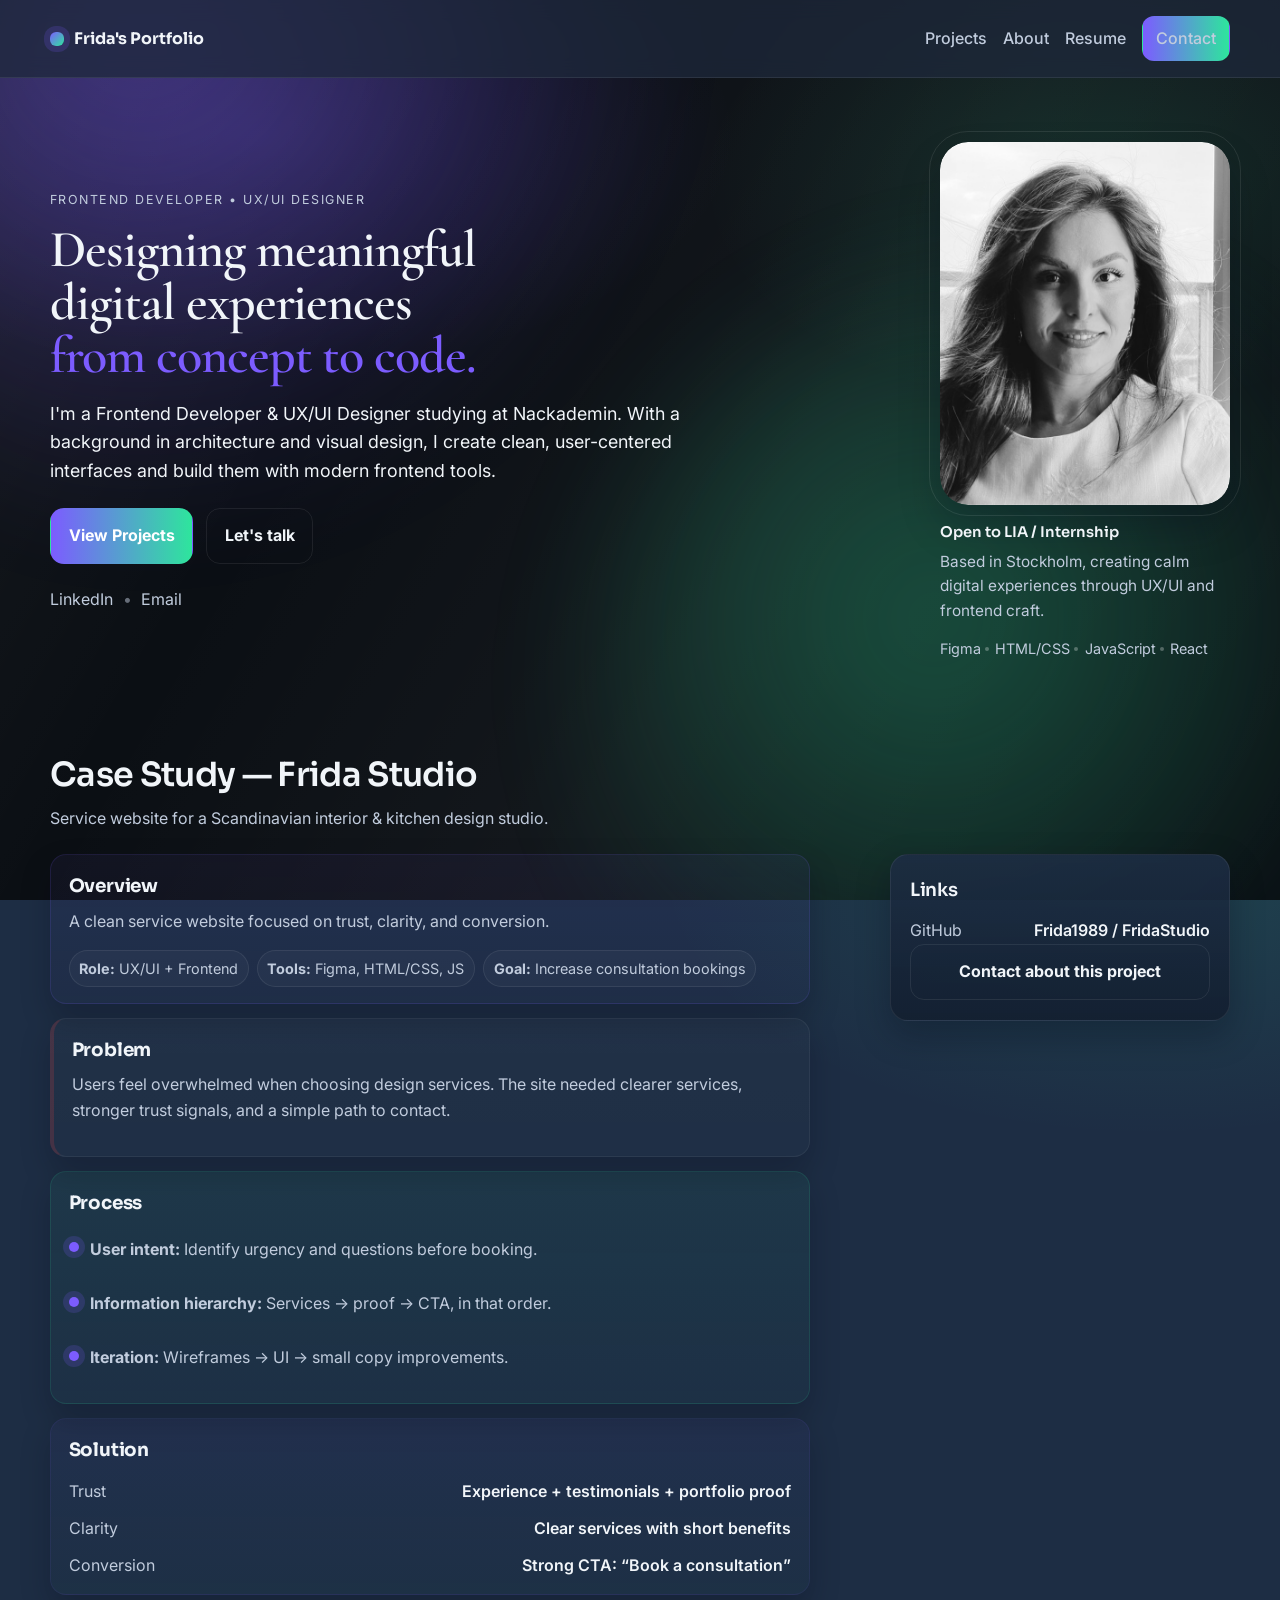
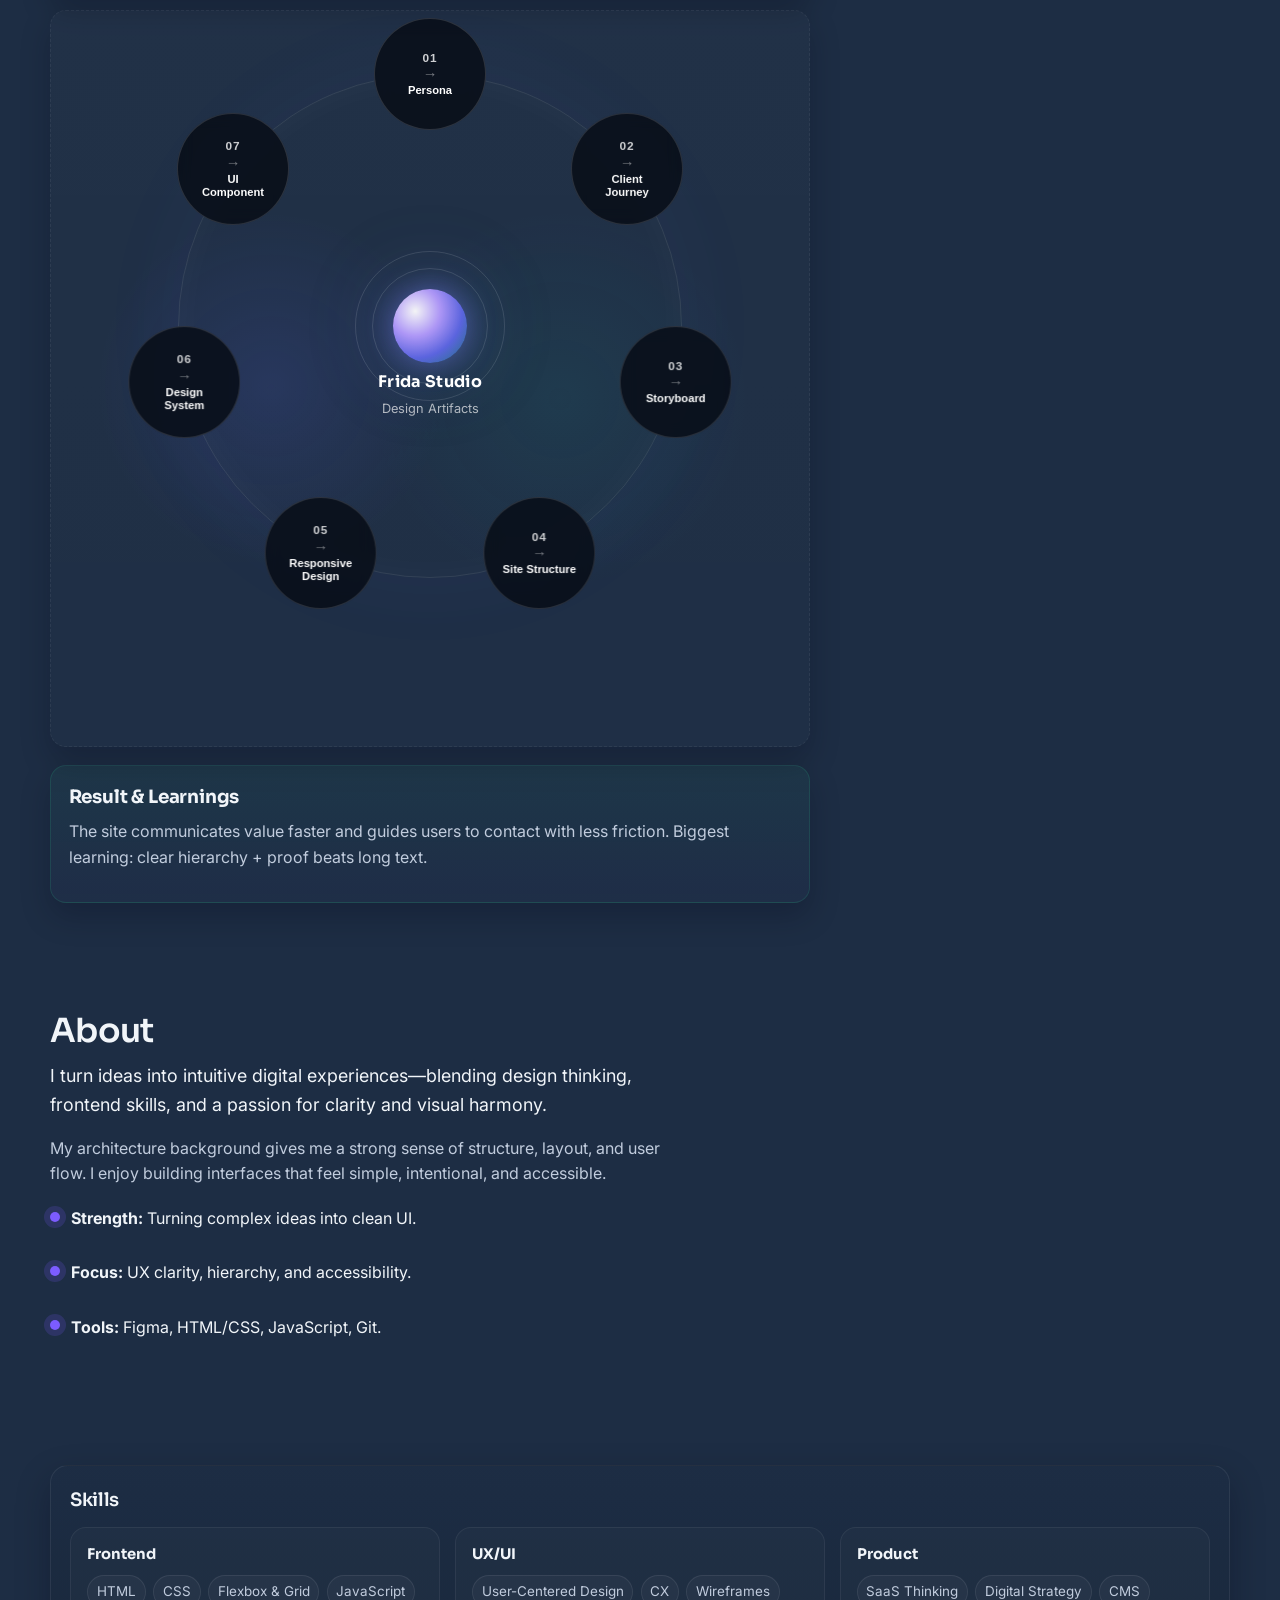
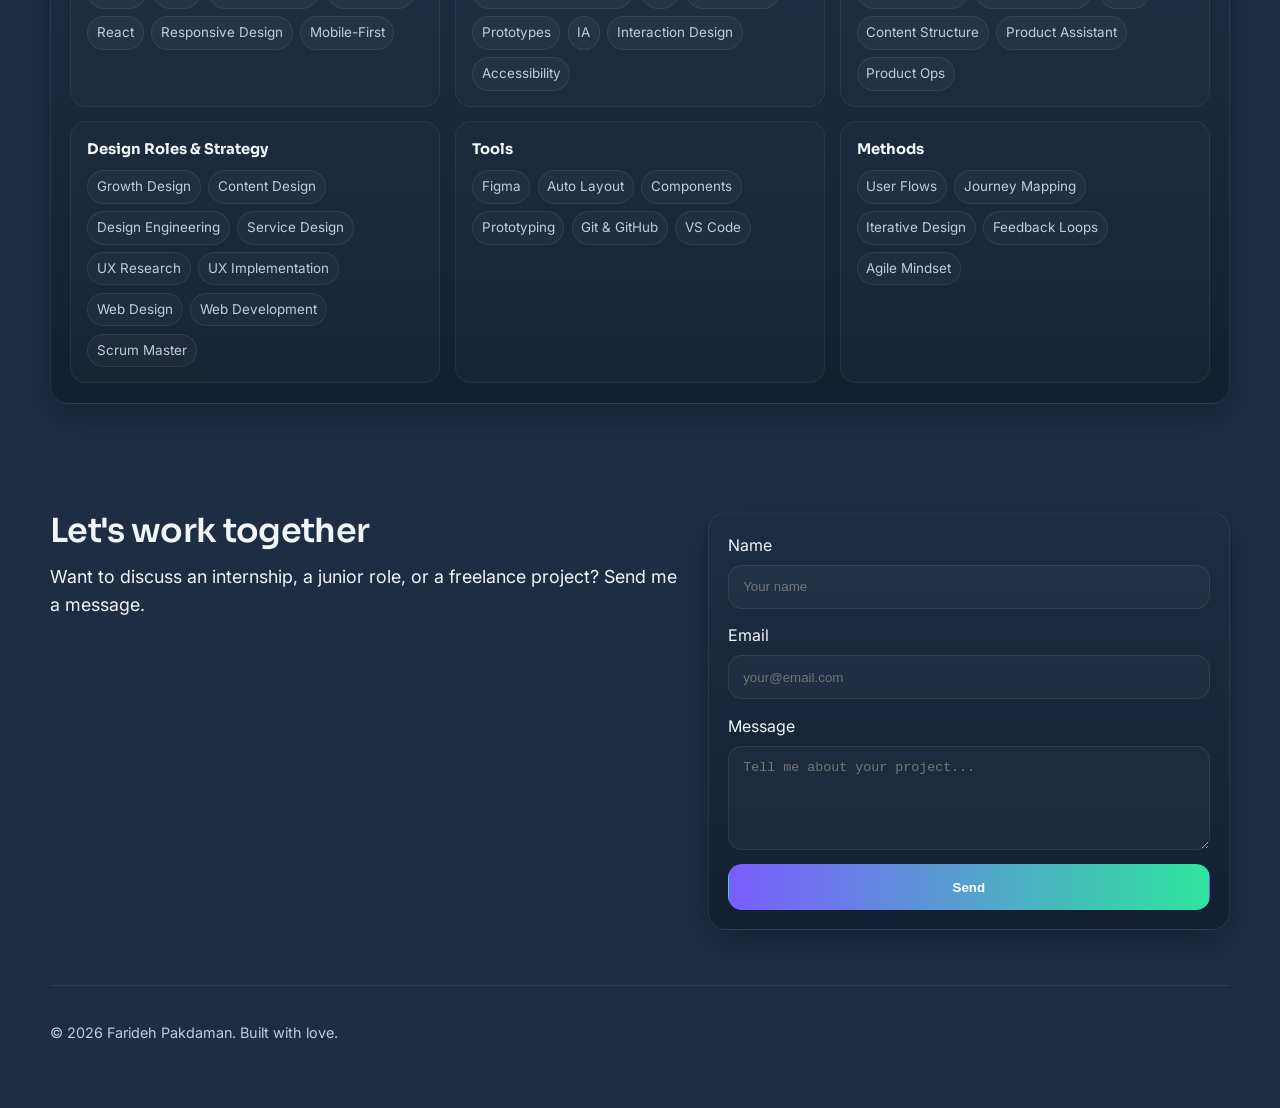
==== index.html @ e87794a8 "Move files to root" ====
<!doctype html>
<html lang="en">
  <head>
    <meta charset="UTF-8" />
    <meta name="viewport" content="width=device-width, initial-scale=1.0" />
    <title>Farideh Pakdaman — Frontend & UX/UI</title>

    <!-- Fonts -->
    <link rel="preconnect" href="https://fonts.googleapis.com" />
    <link rel="preconnect" href="https://fonts.gstatic.com" crossorigin />
    <link
      href="https://fonts.googleapis.com/css2?family=Cormorant+Garamond:wght@500;600;700&family=Sora:wght@400;600;700&family=Inter:wght@300;400;500;600;700&display=swap"
      rel="stylesheet"
    />

    <link rel="stylesheet" href="styles.css" />
    <script src="index.js" defer></script>
  </head>

  <body>
    <!-- Header -->
    <header class="header">
      <nav class="nav container">
        <a class="logo" href="#top" aria-label="Home">
          <span class="logo__mark"></span>
          <span class="logo__text">Frida's Portfolio</span>
        </a>

        <button
          class="nav__toggle"
          aria-label="Open menu"
          aria-expanded="false"
          type="button"
        >
          <span></span><span></span><span></span>
        </button>

        <div class="nav__links" data-nav>
          <a href="#projects">Projects</a>
          <a href="#about">About</a>
          <!-- Open resume in modal -->
          <a href="#" id="openResume" aria-controls="resume-modal">Resume</a>
          <a class="btn btn--small" href="#contact">Contact</a>
        </div>
      </nav>
    </header>

    <main id="top">
      <!-- Hero -->
      <section class="hero container">
        <div class="hero__content">
          <p class="eyebrow">Frontend Developer • UX/UI Designer</p>
          <h1>
            Designing meaningful digital experiences
            <span class="accent">from concept to code.</span>
          </h1>
          <p class="lead">
            I'm a Frontend Developer & UX/UI Designer studying at Nackademin.
            With a background in architecture and visual design, I create clean,
            user-centered interfaces and build them with modern frontend tools.
          </p>

          <div class="hero__cta">
            <a class="btn" href="#projects">View Projects</a>
            <a class="btn btn--ghost" href="#contact">Let's talk</a>
          </div>

          <div class="hero__meta">
            <a
              href="https://www.linkedin.com/in/farideh-pakdaman/"
              aria-label="LinkedIn"
              target="_blank"
              rel="noopener"
              >LinkedIn</a
            >

            <span class="dot">•</span>
            <a
              href="mailto:farideh.pakdaman@yh.nackademin.se"
              aria-label="Email"
              >Email</a
            >
          </div>
        </div>

        <div class="hero__card">
          <div class="hero__portrait">
            <img src="images/portrait.jpg" alt="Portrait of Farideh Pakdaman" />
          </div>

          <div class="hero__note">
            <p class="hero__note-kicker">Open to LIA / Internship</p>
            <p class="hero__note-text">
              Based in Stockholm, creating calm digital experiences through
              UX/UI and frontend craft.
            </p>
            <div class="hero__skills" aria-label="Core skills">
              <span>Figma</span>
              <span>HTML/CSS</span>
              <span>JavaScript</span>
              <span>React</span>
            </div>
          </div>
        </div>
      </section>

      <!-- Case Study — Frida Studio -->
      <section id="case-frida" class="section container">
        <div class="section__head">
          <h2>Case Study — Frida Studio</h2>
          <p class="muted">
            Service website for a Scandinavian interior & kitchen design studio.
          </p>
        </div>

        <div class="two-col case-study">
          <div class="content-stack case-study__main">
            <div class="card case-node case-node--overview">
              <h3>Overview</h3>
              <p class="muted">
                A clean service website focused on trust, clarity, and
                conversion.
              </p>

              <div class="chips">
                <span class="chip"
                  ><strong>Role:</strong> UX/UI + Frontend</span
                >
                <span class="chip"
                  ><strong>Tools:</strong> Figma, HTML/CSS, JS</span
                >
                <span class="chip"
                  ><strong>Goal:</strong> Increase consultation bookings</span
                >
              </div>
            </div>

            <div class="card case-node case-node--problem">
              <h3>Problem</h3>
              <p class="muted">
                Users feel overwhelmed when choosing design services. The site
                needed clearer services, stronger trust signals, and a simple
                path to contact.
              </p>
            </div>

            <div class="card case-node case-node--process">
              <h3>Process</h3>
              <div class="bullets">
                <div class="bullet">
                  <span class="bullet__dot"></span>
                  <p>
                    <strong>User intent:</strong> Identify urgency and questions
                    before booking.
                  </p>
                </div>
                <div class="bullet">
                  <span class="bullet__dot"></span>
                  <p>
                    <strong>Information hierarchy:</strong> Services → proof →
                    CTA, in that order.
                  </p>
                </div>
                <div class="bullet">
                  <span class="bullet__dot"></span>
                  <p>
                    <strong>Iteration:</strong> Wireframes → UI → small copy
                    improvements.
                  </p>
                </div>
              </div>
            </div>

            <div class="card case-node case-node--solution">
              <h3>Solution</h3>
              <ul class="list">
                <li>
                  <span>Trust</span
                  ><span>Experience + testimonials + portfolio proof</span>
                </li>
                <li>
                  <span>Clarity</span
                  ><span>Clear services with short benefits</span>
                </li>
                <li>
                  <span>Conversion</span
                  ><span>Strong CTA: “Book a consultation”</span>
                </li>
              </ul>
            </div>

            <div class="card case-node case-node--artifacts">
              <!-- Design Process Orbit -->
              <div id="orbit-journey" class="case-artifacts">
                <div class="orbit">
                  <div class="orbit__stage">
                    <div class="orbit__wrapper orbit__wrapper--artifact">
                      <div class="orbit__center">
                        <div class="orbit__core"></div>
                        <div class="orbit__ring orbit__ring--one"></div>
                        <div class="orbit__ring orbit__ring--two"></div>
                        <div class="orbit__label">
                          <span>Frida Studio</span>
                          <small>Design Artifacts</small>
                        </div>
                      </div>

                      <div class="orbit__path orbit__path--artifact"></div>

                      <button
                        class="orbit__node orbit__node--1"
                        type="button"
                        data-orbit="persona"
                        aria-label="01 Persona"
                      >
                        <span class="orbit__node-number">01</span>
                        <span class="orbit__node-arrow">→</span>
                        <span class="orbit__node-text">Persona</span>
                      </button>

                      <button
                        class="orbit__node orbit__node--2"
                        type="button"
                        data-orbit="client-journey"
                        aria-label="02 Client Journey"
                      >
                        <span class="orbit__node-number">02</span>
                        <span class="orbit__node-arrow">→</span>
                        <span class="orbit__node-text">Client Journey</span>
                      </button>

                      <button
                        class="orbit__node orbit__node--3"
                        type="button"
                        data-orbit="storyboard"
                        aria-label="03 Storyboard"
                      >
                        <span class="orbit__node-number">03</span>
                        <span class="orbit__node-arrow">→</span>
                        <span class="orbit__node-text">Storyboard</span>
                      </button>

                      <button
                        class="orbit__node orbit__node--4"
                        type="button"
                        data-orbit="site-structure"
                        aria-label="04 Site Structure"
                      >
                        <span class="orbit__node-number">04</span>
                        <span class="orbit__node-arrow">→</span>
                        <span class="orbit__node-text">Site Structure</span>
                      </button>

                      <button
                        class="orbit__node orbit__node--5"
                        type="button"
                        data-orbit="responsive-design"
                        aria-label="05 Responsive Design"
                      >
                        <span class="orbit__node-number">05</span>
                        <span class="orbit__node-arrow">→</span>
                        <span class="orbit__node-text">Responsive Design</span>
                      </button>

                      <button
                        class="orbit__node orbit__node--6"
                        type="button"
                        data-orbit="design-system"
                        aria-label="06 Design System"
                      >
                        <span class="orbit__node-number">06</span>
                        <span class="orbit__node-arrow">→</span>
                        <span class="orbit__node-text">Design System</span>
                      </button>

                      <button
                        class="orbit__node orbit__node--7"
                        type="button"
                        data-orbit="ui-component"
                        aria-label="07 UI Component"
                      >
                        <span class="orbit__node-number">07</span>
                        <span class="orbit__node-arrow">→</span>
                        <span class="orbit__node-text">UI Component</span>
                      </button>

                      <!-- CENTER CARD -->
                      <div
                        class="orbit-info orbit-info--overlay card"
                        aria-hidden="true"
                      >
                        <button
                          class="orbit-info__close"
                          aria-label="Close artifact card"
                          type="button"
                        >
                          ×
                        </button>
                        <div class="orbit-content" id="persona">
                          <p class="orbit-info__eyebrow">01 / Persona</p>
                          <h3>Our Clients</h3>
                          <p class="orbit-info__lead">
                            Homeowners seeking professional design help to
                            increase property value
                          </p>
                          <button
                            class="artifact-thumb orbit-content__preview"
                            type="button"
                            data-img="images/Persona.jpg"
                          >
                            <img
                              src="images/Persona.jpg"
                              alt="Persona board for Frida Studio"
                            />
                          </button>

                          <div class="orbit-copy-grid">
                            <div
                              class="orbit-copy-block orbit-copy-block--full"
                            >
                              <h4>Sarah Nielsen</h4>
                              <p class="muted">Homeowner, 42 years old</p>
                            </div>

                            <div class="orbit-copy-block">
                              <h5>Demographics</h5>
                              <ul>
                                <li>Age: 30-60</li>
                                <li>Urban homeowner</li>
                                <li>Not a design expert</li>
                                <li>Values professional guidance</li>
                              </ul>
                            </div>

                            <div class="orbit-copy-block">
                              <h5>Context</h5>
                              <ul>
                                <li>Preparing to sell home</li>
                                <li>Emotionally stressed</li>
                                <li>Limited design knowledge</li>
                                <li>Seeking trustworthy experts</li>
                              </ul>
                            </div>

                            <div class="orbit-copy-block">
                              <h5>Goals</h5>
                              <ul>
                                <li>Sell house faster</li>
                                <li>Increase property value</li>
                                <li>Redesign outdated kitchen</li>
                                <li>Prepare rental property</li>
                              </ul>
                            </div>

                            <div class="orbit-copy-block">
                              <h5>Needs</h5>
                              <ul>
                                <li>Clear service offerings</li>
                                <li>Proof of expertise</li>
                                <li>Before/after examples</li>
                                <li>Easy booking process</li>
                              </ul>
                            </div>
                          </div>

                          <blockquote class="orbit-quote">
                            “I want my home to look modern and appealing to
                            buyers, but I don't know where to start. I need
                            someone I can trust who has done this before.”
                          </blockquote>
                        </div>

                        <div class="orbit-content" id="client-journey">
                          <p class="orbit-info__eyebrow">02 / Client Journey</p>
                          <h3>Client Journey</h3>
                          <p class="orbit-info__lead">
                            Mapping the emotional path from uncertainty to
                            confidence.
                          </p>
                          <button
                            class="artifact-thumb orbit-content__preview"
                            type="button"
                            data-img="images/Client journey.jpg"
                          >
                            <img
                              src="images/Client journey.jpg"
                              alt="Client journey map for Frida Studio"
                            />
                          </button>
                          <p class="muted">
                            This artifact highlights how the client moves
                            through different stages: recognizing a need,
                            searching for help, comparing options, building
                            trust, and finally feeling ready to make contact.
                          </p>
                          <p class="muted">
                            It helped define where the website should reassure,
                            inform, and guide the user toward booking a
                            consultation.
                          </p>
                          <div class="orbit-copy-grid orbit-copy-grid--steps">
                            <div class="orbit-copy-block">
                              <h5>01</h5>
                              <p>Problem awareness<br />Stressed</p>
                            </div>
                            <div class="orbit-copy-block">
                              <h5>02</h5>
                              <p>Search<br />Uncertain</p>
                            </div>
                            <div class="orbit-copy-block">
                              <h5>03</h5>
                              <p>Discovery<br />Curious</p>
                            </div>
                            <div class="orbit-copy-block">
                              <h5>04</h5>
                              <p>Exploration<br />Interested</p>
                            </div>
                            <div class="orbit-copy-block">
                              <h5>05</h5>
                              <p>Trust Building<br />Confident</p>
                            </div>
                            <div class="orbit-copy-block">
                              <h5>06</h5>
                              <p>Action<br />Motivated</p>
                            </div>
                            <div class="orbit-copy-block">
                              <h5>07</h5>
                              <p>Resolution<br />Satisfied</p>
                            </div>
                          </div>
                          <div class="orbit-quote">
                            Our approach: build trust through portfolio examples
                            and make consultation booking simple and safe.
                          </div>
                        </div>

                        <div class="orbit-content" id="storyboard">
                          <p class="orbit-info__eyebrow">03 / Storyboard</p>
                          <h3>Storyboard</h3>
                          <button
                            class="artifact-thumb orbit-content__preview"
                            type="button"
                            data-img="images/Story board.jpg"
                          >
                            <img
                              src="images/Story board.jpg"
                              alt="Storyboard for Frida Studio"
                            />
                          </button>
                          <p class="orbit-info__lead">
                            Visualizing the user's real-life situation and
                            motivations.
                          </p>
                          <p class="muted">
                            The storyboard translates the service into a human
                            scenario. It shows how a homeowner feels before,
                            during, and after discovering Frida Studio.
                          </p>
                          <p class="muted">
                            This made it easier to design a website that feels
                            relevant, clear, and emotionally connected to the
                            user's needs.
                          </p>
                          <div class="orbit-copy-grid">
                            <div class="orbit-copy-block">
                              <h5>1</h5>
                              <p>The Problem<br />Frustrated & Worried</p>
                            </div>
                            <div class="orbit-copy-block">
                              <h5>2</h5>
                              <p>Searching for Help<br />Hopeful</p>
                            </div>
                            <div class="orbit-copy-block">
                              <h5>3</h5>
                              <p>First Impression<br />Impressed</p>
                            </div>
                            <div class="orbit-copy-block">
                              <h5>4</h5>
                              <p>Exploring Services<br />Interested</p>
                            </div>
                            <div class="orbit-copy-block">
                              <h5>5</h5>
                              <p>Taking Action<br />Confident</p>
                            </div>
                            <div class="orbit-copy-block">
                              <h5>6</h5>
                              <p>The Result<br />Satisfied & Relieved</p>
                            </div>
                          </div>
                        </div>

                        <div class="orbit-content" id="site-structure">
                          <p class="orbit-info__eyebrow">04 / Site Structure</p>
                          <h3>Site Structure</h3>
                          <button
                            class="artifact-thumb orbit-content__preview"
                            type="button"
                            data-img="images/Site Structure.jpg"
                          >
                            <img
                              src="images/Site Structure.jpg"
                              alt="Site structure diagram for Frida Studio"
                            />
                          </button>
                          <p class="orbit-info__lead">
                            Creating a clear information hierarchy for better
                            navigation.
                          </p>
                          <p class="muted">
                            The site structure defines how content is organized
                            across the website, helping users quickly understand
                            services, trust signals, and the path to contact.
                          </p>
                          <p class="muted">
                            It ensures that the experience feels intuitive and
                            that important content appears in the right order.
                          </p>
                          <div class="orbit-copy-grid">
                            <div class="orbit-copy-block">
                              <h5>Root</h5>
                              <p>Home anchors the full experience.</p>
                            </div>
                            <div class="orbit-copy-block">
                              <h5>Main Pages</h5>
                              <p>
                                About, Services, Portfolio, Process, Contact.
                              </p>
                            </div>
                            <div class="orbit-copy-block">
                              <h5>Priority</h5>
                              <p>Services and portfolio are surfaced early.</p>
                            </div>
                            <div class="orbit-copy-block">
                              <h5>CTA Focus</h5>
                              <p>Contact remains accessible from every page.</p>
                            </div>
                          </div>
                        </div>

                        <div class="orbit-content" id="responsive-design">
                          <p class="orbit-info__eyebrow">
                            05 / Responsive Design
                          </p>
                          <h3>Responsive Design</h3>
                          <button
                            class="artifact-thumb orbit-content__preview"
                            type="button"
                            data-img="images/Responsive design.jpg"
                          >
                            <img
                              src="images/Responsive design.jpg"
                              alt="Responsive layouts for Frida Studio"
                            />
                          </button>
                          <p class="orbit-info__lead">
                            Adapting the experience for different devices and
                            screen sizes.
                          </p>
                          <p class="muted">
                            This artifact explores how the layout shifts between
                            desktop and mobile while keeping the visual balance,
                            readability, and CTA clarity.
                          </p>
                          <p class="muted">
                            The goal was to preserve a premium and calm feeling
                            across all devices.
                          </p>
                          <div class="orbit-copy-grid">
                            <div class="orbit-copy-block">
                              <h5>Desktop</h5>
                              <p>
                                Two-column layout, larger spacing, expanded
                                navigation.
                              </p>
                            </div>
                            <div class="orbit-copy-block">
                              <h5>Tablet</h5>
                              <p>
                                Flexible grid layout with simpler visual rhythm.
                              </p>
                            </div>
                            <div class="orbit-copy-block">
                              <h5>Mobile</h5>
                              <p>
                                Single-column flow, larger tap targets, focused
                                CTA.
                              </p>
                            </div>
                          </div>
                        </div>

                        <div class="orbit-content" id="design-system">
                          <p class="orbit-info__eyebrow">06 / Design System</p>
                          <h3>Design System</h3>
                          <button
                            class="artifact-thumb orbit-content__preview"
                            type="button"
                            data-img="images/Design system.jpg"
                          >
                            <img
                              src="images/Design system.jpg"
                              alt="Design system board for Frida Studio"
                            />
                          </button>
                          <p class="orbit-info__lead">
                            Establishing a consistent visual language across the
                            project.
                          </p>
                          <p class="muted">
                            The design system includes colors, typography,
                            spacing, and reusable interface rules.
                          </p>
                          <p class="muted">
                            It helped keep the brand expression elegant,
                            cohesive, and easy to scale through the different
                            sections of the website.
                          </p>
                          <div class="orbit-copy-grid">
                            <div class="orbit-copy-block">
                              <h5>Palette</h5>
                              <p>
                                Warm white, soft beige, muted green, charcoal.
                              </p>
                            </div>
                            <div class="orbit-copy-block">
                              <h5>Typography</h5>
                              <p>
                                Elegant serif paired with a clean sans-serif.
                              </p>
                            </div>
                            <div
                              class="orbit-copy-block orbit-copy-block--full"
                            >
                              <h5>Feeling</h5>
                              <p>
                                Calm, refined, welcoming, and easy to trust.
                              </p>
                            </div>
                          </div>
                        </div>

                        <div class="orbit-content" id="ui-component">
                          <p class="orbit-info__eyebrow">07 / UI Component</p>
                          <h3>UI Component</h3>
                          <button
                            class="artifact-thumb orbit-content__preview"
                            type="button"
                            data-img="images/UI component.jpg"
                          >
                            <img
                              src="images/UI component.jpg"
                              alt="UI components board for Frida Studio"
                            />
                          </button>
                          <p class="orbit-info__lead">
                            Defining reusable interface pieces for a polished
                            user experience.
                          </p>
                          <p class="muted">
                            This artifact focuses on the smaller building blocks
                            of the interface, such as buttons, cards, labels,
                            and layout elements.
                          </p>
                          <p class="muted">
                            Reusable components strengthen consistency and make
                            the final design feel more professional and
                            deliberate.
                          </p>
                          <div class="orbit-copy-grid">
                            <div class="orbit-copy-block">
                              <h5>Buttons</h5>
                              <p>
                                Primary, secondary, and text actions with clear
                                hierarchy.
                              </p>
                            </div>
                            <div class="orbit-copy-block">
                              <h5>Card Styles</h5>
                              <p>
                                Simple presentation blocks for projects and
                                service content.
                              </p>
                            </div>
                            <div
                              class="orbit-copy-block orbit-copy-block--full"
                            >
                              <h5>Spacing System</h5>
                              <p>
                                Consistent small-to-large spacing rhythm across
                                the UI.
                              </p>
                            </div>
                          </div>
                        </div>
                      </div>
                    </div>
                  </div>
                </div>
              </div>
            </div>

            <div class="card case-node case-node--result case-node--summary">
              <h3>Result & Learnings</h3>
              <p class="muted">
                The site communicates value faster and guides users to contact
                with less friction. Biggest learning: clear hierarchy + proof
                beats long text.
              </p>
            </div>
          </div>

          <aside class="aside case-study__aside">
            <div class="card">
              <h3>Links</h3>
              <ul class="list">
                <li>
                  <span>GitHub</span
                  ><span
                    ><a
                      href="https://github.com/Frida1989"
                      target="_blank"
                      rel="noopener"
                      >Frida1989 / FridaStudio</a
                    ></span
                  >
                </li>
              </ul>
              <a class="btn btn--ghost btn--full" href="#contact"
                >Contact about this project</a
              >
            </div>
          </aside>
        </div>
      </section>

      <!-- About -->
      <div class="bg-aurora" aria-hidden="true"></div>
      <section id="about" class="section container">
        <div class="two-col">
          <div>
            <h2>About</h2>
            <p class="lead">
              I turn ideas into intuitive digital experiences—blending design
              thinking, frontend skills, and a passion for clarity and visual
              harmony.
            </p>
            <p class="muted">
              My architecture background gives me a strong sense of structure,
              layout, and user flow. I enjoy building interfaces that feel
              simple, intentional, and accessible.
            </p>

            <div class="bullets">
              <div class="bullet">
                <span class="bullet__dot"></span>
                <p>
                  <strong>Strength:</strong> Turning complex ideas into clean
                  UI.
                </p>
              </div>
              <div class="bullet">
                <span class="bullet__dot"></span>
                <p>
                  <strong>Focus:</strong> UX clarity, hierarchy, and
                  accessibility.
                </p>
              </div>
              <div class="bullet">
                <span class="bullet__dot"></span>
                <p><strong>Tools:</strong> Figma, HTML/CSS, JavaScript, Git.</p>
              </div>
            </div>
          </div>
        </div>
      </section>

      <!-- Resume -->
      <section id="resume" class="section container">
        <div class="resume">
          <div class="card">
            <h3>Skills</h3>
            <div class="skills-groups">
              <div class="skills-group">
                <h4>Frontend</h4>
                <div class="chips">
                  <span class="chip">HTML</span>
                  <span class="chip">CSS</span>
                  <span class="chip">Flexbox &amp; Grid</span>
                  <span class="chip">JavaScript </span>
                  <span class="chip">React</span>
                  <span class="chip">Responsive Design</span>
                  <span class="chip">Mobile-First</span>
                </div>
              </div>
              <div class="skills-group">
                <h4>UX/UI</h4>
                <div class="chips">
                  <span class="chip">User-Centered Design</span>
                  <span class="chip">CX</span>
                  <span class="chip">Wireframes</span>
                  <span class="chip">Prototypes</span>
                  <span class="chip">IA</span>
                  <span class="chip">Interaction Design</span>
                  <span class="chip">Accessibility</span>
                </div>
              </div>

              <div class="skills-group">
                <h4>Product</h4>
                <div class="chips">
                  <span class="chip">SaaS Thinking</span>
                  <span class="chip">Digital Strategy</span>
                  <span class="chip">CMS</span>
                  <span class="chip">Content Structure</span>
                  <span class="chip">Product Assistant</span>
                  <span class="chip">Product Ops</span>
                </div>
              </div>

              <div class="skills-group">
                <h4>Design Roles &amp; Strategy</h4>
                <div class="chips">
                  <span class="chip">Growth Design</span>
                  <span class="chip">Content Design</span>
                  <span class="chip">Design Engineering</span>
                  <span class="chip">Service Design</span>
                  <span class="chip">UX Research</span>
                  <span class="chip">UX Implementation</span>
                  <span class="chip">Web Design</span>
                  <span class="chip">Web Development</span>
                  <span class="chip">Scrum Master</span>
                </div>
              </div>

              <div class="skills-group">
                <h4>Tools</h4>
                <div class="chips">
                  <span class="chip">Figma</span>
                  <span class="chip">Auto Layout</span>
                  <span class="chip">Components</span>
                  <span class="chip">Prototyping</span>
                  <span class="chip">Git &amp; GitHub</span>
                  <span class="chip">VS Code</span>
                </div>
              </div>

              <div class="skills-group">
                <h4>Methods</h4>
                <div class="chips">
                  <span class="chip">User Flows</span>
                  <span class="chip">Journey Mapping</span>
                  <span class="chip">Iterative Design</span>
                  <span class="chip">Feedback Loops</span>
                  <span class="chip">Agile Mindset</span>
                </div>
              </div>
            </div>
          </div>
        </div>
      </section>

      <!-- Contact -->
      <section id="contact" class="section container">
        <div class="contact">
          <div>
            <h2>Let's work together</h2>
            <p class="lead">
              Want to discuss an internship, a junior role, or a freelance
              project? Send me a message.
            </p>
          </div>

          <form class="form card" action="#" method="post">
            <label>
              <span>Name</span>
              <input type="text" name="name" placeholder="Your name" />
            </label>

            <label>
              <span>Email</span>
              <input type="email" name="email" placeholder="your@email.com" />
            </label>

            <label>
              <span>Message</span>
              <textarea
                name="message"
                rows="5"
                placeholder="Tell me about your project..."
              ></textarea>
            </label>

            <button class="btn btn--full" type="submit">Send</button>
          </form>
        </div>
      </section>
    </main>

    <footer class="footer container">
      <p class="muted small">
        © <span id="year"></span> Farideh Pakdaman. Built with love.
      </p>
    </footer>

    <!-- Image Lightbox Modal (for artifacts) -->
    <div
      id="img-modal"
      class="img-modal"
      aria-hidden="true"
      role="dialog"
      aria-label="Image preview"
    >
      <div class="img-modal__overlay" data-img-close></div>
      <div class="img-modal__dialog">
        <button class="img-modal__close" aria-label="Close image" type="button">
          ✕
        </button>
        <img id="img-modal-img" src="" alt="Preview" />
      </div>
    </div>

    <!-- Resume Modal -->
    <div
      id="resume-modal"
      class="modal"
      aria-hidden="true"
      role="dialog"
      aria-label="Resume PDF"
    >
      <div class="modal__overlay" data-modal-close></div>
      <div class="modal__dialog">
        <button class="modal__close" aria-label="Close resume" type="button">
          ✕
        </button>
        <iframe
          id="resume-iframe"
          src="resume.pdf"
          title="Resume PDF"
          frameborder="0"
          loading="lazy"
        ></iframe>
        <div class="modal__actions">
          <a
            class="btn btn--ghost"
            href="resume.pdf"
            target="_blank"
            rel="noopener"
            >Open in new tab</a
          >
          <a class="btn" href="resume.pdf" download>Download</a>
        </div>
      </div>
    </div>
  </body>
</html>
---- styles.css ----
:root {
  --bg: #1d2d44;
  --surface: #1d2d44;
  --primary-text: #f1f5f9;
  --secondary-text: #c1ccdd;
  --accent: #7c5cff;
  --accent-soft: rgba(124, 92, 255, 0.18);
  --border: rgba(255, 255, 255, 0.08);
  --success: #22c55e;
  --error: #ef4444;

  /* compatibility aliases */
  --text: var(--primary-text);
  --muted: var(--secondary-text);

  /* FIX: was broken in your CSS */
  --accent-2: #2ee59d;
  --accent-2-soft: rgba(46, 229, 157, 0.12);

  --on-accent: #ffffff;

  /* Typography */
  --font-body:
    "Inter", system-ui, -apple-system, Segoe UI, Roboto, Arial, sans-serif;
  --font-head:
    "Sora", system-ui, -apple-system, Segoe UI, Roboto, Arial, sans-serif;
  --font-display: "Cormorant Garamond", Georgia, "Times New Roman", serif;

  /* Layout */
  --container: 1180px;
  --radius: 18px;

  /* Type scale */
  --h1: clamp(2.6rem, 3.6vw, 3.5rem);
  --h2: clamp(1.8rem, 2.6vw, 2.3rem);
  --h3: 1.15rem;
  --p: 1rem;
  --lead: 1.12rem;
}

/* Base */
* {
  box-sizing: border-box;
}
html {
  scroll-behavior: smooth;
}
body {
  background: linear-gradient(90deg, var(--accent), var(--accent-2));
  color: var(--on-accent);
  background:
    radial-gradient(
      1200px 700px at 20% 10%,
      var(--accent-soft),
      transparent 60%
    ),
    radial-gradient(
      900px 500px at 90% 20%,
      var(--accent-2-soft),
      transparent 55%
    ),
    var(--bg);
  color: var(--text);
  line-height: 1.6;
  margin: 0;
  font-family: var(--font-body);
}

a {
  color: inherit;
  text-decoration: none;
}
img {
  max-width: 100%;
  display: block;
}

.container {
  width: min(var(--container), calc(100% - 2.2rem));
  margin: 0 auto;
}

.section {
  padding: 3.4rem 0;
}
.section__head {
  margin-bottom: 1.4rem;
  max-width: 44rem;
}

h2,
h3 {
  font-family: var(--font-head);
  margin: 0 0 0.75rem 0;
  letter-spacing: -0.02em;
  font-weight: 600;
}
h1 {
  --font-sans:
    ui-sans-serif, system-ui, sans-serif, "Apple Color Emoji", "Segoe UI Emoji",
    "Segoe UI Symbol", "Noto Color Emoji";

  font-size: var(--h1);
  line-height: 1.05;
  font-weight: 700;
  margin: 0 0 1rem 0;
  font-family: var(--font-head);
}
h2 {
  font-size: var(--h2);
  line-height: 1.15;
}
h3 {
  font-size: var(--h3);
}

p {
  margin: 0 0 1rem 0;
  font-size: var(--p);
}
.lead {
  font-size: var(--lead);
  color: var(--text);
  max-width: 62ch;
}
.muted {
  color: var(--muted);
}
.small {
  font-size: 0.9rem;
}

.accent {
  color: var(--accent);
}
.eyebrow {
  color: var(--muted);
  text-transform: uppercase;
  letter-spacing: 0.12em;
  font-size: 0.78rem;
  margin-bottom: 0.8rem;
}

/* Header/Nav */
.header {
  position: sticky;
  top: 0;
  z-index: 10;
  backdrop-filter: blur(10px);
  background: rgba(30, 41, 59, 0.75);
  border-bottom: 1px solid var(--border);
}
.nav {
  display: flex;
  align-items: center;
  justify-content: space-between;
  padding: 1rem 0;
  gap: 1rem;
}
.logo {
  display: inline-flex;
  align-items: center;
  gap: 0.6rem;
}
.logo__mark {
  width: 14px;
  height: 14px;
  border-radius: 6px;
  background: linear-gradient(135deg, var(--accent), var(--accent-2));
  box-shadow: 0 0 0 6px var(--accent-soft);
}
.logo__text {
  font-family: var(--font-head);
  font-weight: 700;
}

.nav__links {
  display: flex;
  align-items: center;
  gap: 1rem;
}
.nav__links a {
  color: var(--muted);
  font-weight: 500;
}
.nav__links a:hover {
  color: var(--text);
}

.nav__toggle {
  display: none;
  border: 1px solid var(--border);
  background: transparent;
  border-radius: 12px;
  padding: 0.6rem;
  cursor: pointer;
}
.nav__toggle span {
  display: block;
  width: 22px;
  height: 2px;
  background: var(--text);
  margin: 5px 0;
  border-radius: 2px;
}

/* Buttons */
.btn {
  display: inline-flex;
  align-items: center;
  justify-content: center;
  padding: 0.9rem 1.1rem;
  border-radius: 14px;
  border: 1px solid transparent;
  background: linear-gradient(90deg, var(--accent), var(--accent-2));
  color: var(--on-accent);
  font-weight: 700;
  transition:
    transform 180ms ease,
    opacity 180ms ease;
}
.btn:hover {
  transform: translateY(-1px);
  opacity: 0.95;
}
.btn--ghost {
  background: transparent;
  border-color: var(--border);
  color: var(--text);
}
.btn--small {
  padding: 0.55rem 0.8rem;
  border-radius: 12px;
}
.btn--full {
  width: 100%;
}

/* Cards & tokens */
.card {
  background: linear-gradient(
    180deg,
    rgba(29, 45, 68, 0.88),
    rgba(19, 31, 48, 0.92)
  );
  border: 1px solid rgba(255, 255, 255, 0.07);
  border-radius: var(--radius);
  padding: 1.2rem;
  box-shadow: 0 14px 34px rgba(2, 6, 23, 0.28);
}
.chips {
  display: flex;
  flex-wrap: wrap;
  gap: 0.5rem;
  margin-top: 0.8rem;
}
.chip {
  border: 1px solid var(--border);
  background: rgba(255, 255, 255, 0.03);
  padding: 0.35rem 0.6rem;
  border-radius: 999px;
  font-size: 0.9rem;
  color: var(--muted);
}
.skills-groups {
  display: grid;
  grid-template-columns: repeat(3, minmax(0, 1fr));
  gap: 0.9rem;
}
.skills-group {
  padding: 0.95rem 1rem;
  border: 1px solid rgba(255, 255, 255, 0.06);
  border-radius: 16px;
  background: rgba(255, 255, 255, 0.02);
}
.skills-group h4 {
  margin: 0 0 0.55rem;
  font-size: 0.92rem;
  font-family: var(--font-head);
  color: var(--text);
}
#resume .card {
  width: 100%;
}
#resume {
  width: 100%;
}
#resume .resume > .card {
  min-width: 0;
}
#resume .chips {
  gap: 0.45rem;
  margin-top: 0;
}
#resume .chip {
  font-size: 0.84rem;
  padding: 0.32rem 0.55rem;
}
.tag {
  border: 1px solid var(--border);
  padding: 0.28rem 0.55rem;
  border-radius: 999px;
  font-size: 0.85rem;
  color: var(--muted);
}

/* Hero */
.hero {
  padding: 4rem 0 2.6rem;
  display: grid;
  grid-template-columns: minmax(0, 1.25fr) minmax(250px, 0.8fr);
  gap: clamp(1.75rem, 4vw, 3.5rem);
  align-items: center;
}
.hero__content {
  max-width: 42rem;
}
.hero h1 {
  max-width: 22ch;
  margin-bottom: 1.1rem;
  font-family: var(--font-display);
  font-size: clamp(2.15rem, 4.2vw, 3.25rem);
  line-height: 1.02;
  letter-spacing: -0.02em;
  font-weight: 600;
  text-wrap: balance;
}
.hero h1 .accent {
  display: inline;
}
.hero__cta {
  display: flex;
  flex-wrap: wrap;
  gap: 0.8rem;
  margin: 1.4rem 0;
}
.hero__meta {
  display: flex;
  align-items: center;
  gap: 0.6rem;
  color: var(--muted);
}
.hero__meta a:hover {
  color: var(--text);
}
.dot {
  opacity: 0.5;
}
.hero__card {
  display: grid;
  justify-items: end;
  gap: 1rem;
}
.hero__portrait {
  width: min(100%, 290px);
  overflow: hidden;
  border-radius: 28px;
  outline: 1px solid rgba(255, 255, 255, 0.09);
  outline-offset: 10px;
  box-shadow: 0 22px 42px rgba(2, 6, 23, 0.24);
}
.hero__portrait img {
  display: block;
  width: 100%;
  aspect-ratio: 4 / 5;
  object-fit: cover;
  object-position: center top;
  border-radius: 28px;
  filter: grayscale(100%);
}
.hero__note {
  width: min(100%, 290px);
}
.hero__note-kicker {
  margin: 0 0 0.35rem;
  font-family: var(--font-head);
  font-size: 0.92rem;
  font-weight: 600;
  color: var(--text);
}
.hero__note-text {
  margin: 0;
  color: var(--muted);
  font-size: 0.96rem;
}
.hero__skills {
  display: flex;
  flex-wrap: wrap;
  gap: 0.45rem 0.9rem;
  margin-top: 0.85rem;
  color: var(--muted);
  font-size: 0.9rem;
}
.hero__skills span {
  position: relative;
}
.hero__skills span:not(:last-child)::after {
  content: "";
  position: absolute;
  right: -0.5rem;
  top: 50%;
  width: 4px;
  height: 4px;
  border-radius: 999px;
  background: rgba(255, 255, 255, 0.28);
  transform: translateY(-50%);
}

/* Projects grid */
.grid {
  display: grid;
  grid-template-columns: repeat(3, 1fr);
  gap: 1rem;
}
.grid--projects {
  grid-template-columns: minmax(0, 920px);
}
.project {
  border: 1px solid rgba(255, 255, 255, 0.08);
  border-radius: var(--radius);
  overflow: hidden;
  background: linear-gradient(
    180deg,
    rgba(29, 45, 68, 0.86),
    rgba(21, 31, 49, 0.92)
  );
  display: grid;
  grid-template-columns: minmax(220px, 0.9fr) minmax(0, 1.1fr);
  transition: transform 180ms ease;
}
.project:hover {
  transform: translateY(-2px);
}
.project__thumb {
  min-height: 100%;
  display: flex;
  align-items: center;
  justify-content: center;
  background:
    radial-gradient(
      500px 200px at 20% 20%,
      var(--accent-soft),
      transparent 60%
    ),
    radial-gradient(
      500px 200px at 80% 30%,
      var(--accent-2-soft),
      transparent 60%
    ),
    rgba(255, 255, 255, 0.02);
  border-right: 1px solid rgba(255, 255, 255, 0.07);
}

/* Logo image inside project thumbnail */
.project__thumb img {
  max-width: 90%;
  max-height: 90%;
  width: auto;
  height: auto;
  object-fit: contain;
  display: block;
}
.project__body {
  padding: 1.2rem;
}
.project__tags {
  display: flex;
  flex-wrap: wrap;
  gap: 0.5rem;
  margin: 0.8rem 0;
}
.project__link {
  color: var(--text);
  font-weight: 600;
}
.project__link:hover {
  color: var(--accent);
}

/* About layout */
.two-col {
  display: grid;
  grid-template-columns: minmax(0, 1.1fr) minmax(300px, 0.9fr);
  gap: 1rem;
  align-items: start;
}
.content-stack {
  display: grid;
  gap: 0.9rem;
}
.aside {
  display: grid;
  gap: 0.9rem;
}
.bullets {
  display: grid;
  gap: 0.8rem;
  margin-top: 1.2rem;
}
.bullet {
  display: flex;
  gap: 0.7rem;
  align-items: flex-start;
}
.bullet__dot {
  width: 10px;
  height: 10px;
  border-radius: 999px;
  background: var(--accent);
  margin-top: 0.35rem;
  box-shadow: 0 0 0 6px var(--accent-soft);
}
.list {
  list-style: none;
  padding: 0;
  margin: 0.9rem 0 0;
  display: grid;
  gap: 0.7rem;
}
.list li {
  display: flex;
  justify-content: space-between;
  gap: 1rem;
  color: var(--muted);
}
.list li span:last-child {
  color: var(--text);
  font-weight: 600;
}
.list li a {
  color: var(--text);
}

.case-study {
  align-items: start;
  grid-template-columns: minmax(0, 760px) minmax(280px, 340px);
  justify-content: space-between;
}
.case-study__main {
  min-width: 0;
}
.case-study__aside {
  position: sticky;
  top: 92px;
}

/* Frida case study styling */
#case-frida .case-node {
  background: linear-gradient(
    180deg,
    rgba(255, 255, 255, 0.02),
    rgba(255, 255, 255, 0.01)
  );
  border: 1px solid rgba(255, 255, 255, 0.06);
  border-radius: 16px;
  padding: 1rem 1.1rem;
  box-shadow: 0 14px 30px rgba(2, 6, 23, 0.22);
  transition:
    transform 200ms ease,
    box-shadow 200ms ease;
}

#case-frida .case-node h3 {
  font-family: var(--font-head);
  font-weight: 700;
  letter-spacing: -0.01em;
  margin: 0 0 0.5rem 0;
  color: var(--text);
}

#case-frida .case-node p,
#case-frida .case-node .list {
  color: var(--muted);
}

#case-frida .case-node:hover {
  transform: translateY(-2px);
  box-shadow: 0 18px 34px rgba(2, 6, 23, 0.28);
}

/* Per-node accents using palette */
#case-frida .case-node--overview {
  background: linear-gradient(
    180deg,
    rgba(124, 92, 255, 0.06),
    rgba(124, 92, 255, 0.02)
  );
  border-color: rgba(124, 92, 255, 0.14);
}
#case-frida .case-node--problem {
  background: linear-gradient(
    180deg,
    rgba(255, 255, 255, 0.02),
    rgba(255, 255, 255, 0.01)
  );
  border-left: 4px solid rgba(239, 68, 68, 0.18); /* subtle red accent */
}
#case-frida .case-node--process {
  background: linear-gradient(
    180deg,
    rgba(46, 229, 157, 0.06),
    rgba(46, 229, 157, 0.02)
  );
  border-color: rgba(46, 229, 157, 0.12);
}
#case-frida .case-node--solution {
  background: linear-gradient(
    180deg,
    rgba(124, 92, 255, 0.05),
    rgba(46, 229, 157, 0.02)
  );
  border-color: rgba(124, 92, 255, 0.08);
}
#case-frida .case-node--artifacts {
  background: linear-gradient(
    180deg,
    rgba(255, 255, 255, 0.02),
    rgba(255, 255, 255, 0.01)
  );
  border-style: dashed;
}
#case-frida .case-node--result {
  background: linear-gradient(
    180deg,
    rgba(46, 229, 157, 0.05),
    rgba(124, 92, 255, 0.02)
  );
  border-color: rgba(46, 229, 157, 0.12);
}

@media (max-width: 980px) {
  #case-frida .case-node {
    padding: 0.85rem;
  }
}

/* Resume */
.resume {
  display: grid;
  grid-template-columns: 1fr;
  gap: 1rem;
  width: min(100%, 1180px);
  max-width: 1180px;
  margin: 0 auto;
}

.resume__viewer {
  grid-column: 1 / -1;
  margin-bottom: 1rem;
}
.resume__viewer iframe {
  width: 100%;
  height: 70vh;
  border: 1px solid var(--border);
  border-radius: 12px;
  background: var(--surface);
}
.resume__viewer p {
  margin-top: 0.6rem;
}

/* Modal styles for resume viewer */
.modal {
  position: fixed;
  inset: 0;
  display: none;
  align-items: center;
  justify-content: center;
  z-index: 2000;
}
.modal.is-open {
  display: flex;
}
.modal__overlay {
  position: absolute;
  inset: 0;
  background: rgba(2, 6, 23, 0.6);
  backdrop-filter: blur(6px);
}
.modal__dialog {
  position: relative;
  width: min(1100px, 96%);
  max-height: 92vh;
  border-radius: 14px;
  overflow: hidden;
  display: flex;
  flex-direction: column;
  background: var(--surface);
  box-shadow: 0 30px 80px rgba(2, 6, 23, 0.6);
}
.modal__close {
  position: absolute;
  right: 12px;
  top: 12px;
  background: transparent;
  border: none;
  color: var(--text);
  font-size: 1.1rem;
  padding: 8px;
  cursor: pointer;
}
.modal__dialog iframe {
  width: 100%;
  height: calc(92vh - 64px);
  border: 0;
  background: var(--surface);
}
.modal__actions {
  display: flex;
  gap: 0.6rem;
  padding: 12px;
  justify-content: flex-end;
  background: linear-gradient(180deg, rgba(0, 0, 0, 0.03), transparent);
}

/* Contact */
.contact {
  display: grid;
  grid-template-columns: minmax(0, 1.1fr) minmax(300px, 0.9fr);
  gap: 1.2rem;
  align-items: start;
}
.contact__links {
  display: flex;
  gap: 0.8rem;
  margin-top: 1.2rem;
}

.form label {
  display: grid;
  gap: 0.4rem;
  margin-bottom: 0.9rem;
}
input,
textarea {
  width: 100%;
  padding: 0.85rem 0.9rem;
  border-radius: 14px;
  border: 1px solid var(--border);
  background: rgba(255, 255, 255, 0.03);
  color: var(--text);
  outline: none;
}
input:focus,
textarea:focus {
  border-color: var(--accent);
  box-shadow: 0 0 0 4px var(--accent-soft);
}

.footer {
  padding: 2.2rem 0 3rem;
  border-top: 1px solid var(--border);
}

/* Responsive */
@media (max-width: 980px) {
  .hero {
    grid-template-columns: 1fr;
    gap: 2rem;
  }
  .hero__card {
    justify-items: start;
  }
  .hero__portrait,
  .hero__note {
    width: min(100%, 260px);
  }
  .hero h1 {
    max-width: 16ch;
  }
  .grid {
    grid-template-columns: 1fr;
  }
  .project {
    grid-template-columns: 1fr;
  }
  .project__thumb {
    min-height: 180px;
    border-right: 0;
    border-bottom: 1px solid rgba(255, 255, 255, 0.07);
  }
  .two-col {
    grid-template-columns: 1fr;
  }
  .case-study__aside {
    position: static;
  }
  .resume {
    grid-template-columns: 1fr;
  }
  .skills-groups {
    grid-template-columns: repeat(2, minmax(0, 1fr));
  }
  .contact {
    grid-template-columns: 1fr;
  }
  .nav__toggle {
    display: inline-block;
  }
  .nav__links {
    display: none;
    position: absolute;
    right: 1rem;
    top: 70px;
    flex-direction: column;
    gap: 0.8rem;
    padding: 1rem;
    width: min(320px, calc(100% - 2rem));
    background: rgba(18, 24, 36, 0.92);
    border: 1px solid var(--border);
    border-radius: var(--radius);
  }
  .nav__links.is-open {
    display: flex;
  }
}

@media (max-width: 640px) {
  .skills-groups {
    grid-template-columns: 1fr;
  }
}

/* Aurora background (pure CSS) */
.bg-aurora {
  position: fixed;
  inset: 0;
  z-index: -1;
  pointer-events: none;
  background: #0b0f14; /* base */
  overflow: hidden;
}

/* Big blurred color blobs */
.bg-aurora::before,
.bg-aurora::after {
  content: "";
  position: absolute;
  width: 70vmax;
  height: 70vmax;
  border-radius: 50%;
  filter: blur(60px);
  opacity: 0.45;
  transform: translate3d(0, 0, 0);
  animation: auroraFloat 12s ease-in-out infinite alternate;
}

/* Blob 1 */
.bg-aurora::before {
  top: -20vmax;
  left: -10vmax;
  background: radial-gradient(
    circle at 30% 30%,
    rgba(124, 92, 255, 0.85),
    rgba(124, 92, 255, 0) 60%
  );
}

/* Blob 2 */
.bg-aurora::after {
  bottom: -20vmax;
  right: -15vmax;
  background: radial-gradient(
    circle at 40% 40%,
    rgba(46, 229, 157, 0.65),
    rgba(46, 229, 157, 0) 60%
  );
  animation-duration: 14s;
}

/* Background layers */
.bg-aurora {
  background-image:
    radial-gradient(
      800px 400px at 20% 15%,
      rgba(124, 92, 255, 0.18),
      transparent 60%
    ),
    radial-gradient(
      700px 420px at 85% 20%,
      rgba(46, 229, 157, 0.12),
      transparent 55%
    ),
    linear-gradient(
      120deg,
      rgba(255, 255, 255, 0.05) 0%,
      rgba(255, 255, 255, 0) 30%,
      rgba(255, 255, 255, 0.04) 60%,
      rgba(255, 255, 255, 0) 100%
    );
}

@keyframes auroraFloat {
  from {
    transform: translate(-2vmax, 2vmax) scale(1);
  }
  to {
    transform: translate(3vmax, -3vmax) scale(1.05);
  }
}

/* Artifacts gallery */
.artifacts-gallery {
  display: grid;
  grid-template-columns: repeat(auto-fit, minmax(120px, 1fr));
  gap: 0.6rem;
  margin-top: 0.9rem;
}
.artifact-thumb {
  border: 1px solid var(--border);
  background: rgba(255, 255, 255, 0.02);
  padding: 0;
  border-radius: 10px;
  overflow: hidden;
  cursor: pointer;
}
.artifact-thumb img {
  display: block;
  width: 100%;
  height: 140px; /* larger thumbnail to reduce perceived blur */
  object-fit: cover;
  image-rendering: auto;
}

/* Simple image lightbox modal */
.img-modal {
  position: fixed;
  inset: 0;
  display: none;
  align-items: center;
  justify-content: center;
  z-index: 3000;
}
.img-modal.is-open {
  display: flex;
}
.img-modal__overlay {
  position: absolute;
  inset: 0;
  background: rgba(2, 6, 23, 0.6);
  backdrop-filter: blur(4px);
}
.img-modal__dialog {
  position: relative;
  max-width: 92%;
  max-height: 86vh;
  border-radius: 10px;
  padding: 12px;
  background: rgba(12, 16, 22, 0.9);
  display: flex;
  align-items: center;
  justify-content: center;
}
.img-modal__dialog img {
  max-width: 92vw;
  max-height: 92vh;
  width: auto;
  height: auto;
  object-fit: contain; /* preserve aspect ratio without cropping */
  border-radius: 8px;
}
.img-modal__close {
  position: absolute;
  right: 8px;
  top: 8px;
  background: transparent;
  border: none;
  color: var(--text);
  font-size: 1.1rem;
  cursor: pointer;
}

@media (max-width: 600px) {
  .artifact-thumb img {
    height: 72px;
  }
}

/* =========================
   DESIGN PROCESS ORBIT
========================= */

.orbit--center-card {
  margin-top: 2rem;
}

.orbit__stage {
  position: relative;
  min-height: 760px;
  display: flex;
  justify-content: center;
  align-items: flex-start;
}

.orbit__wrapper--artifact {
  position: relative;
  width: 100%;
  max-width: 860px;
  min-height: 760px;
  display: flex;
  align-items: flex-start;
  justify-content: center;
}

.orbit__center {
  position: absolute;
  top: 140px;
  width: 150px;
  height: 150px;
  border-radius: 50%;
  display: grid;
  place-items: center;
  z-index: 3;
}

.orbit__core {
  width: 74px;
  height: 74px;
  border-radius: 50%;
  background: radial-gradient(
    circle at 30% 30%,
    rgba(255, 255, 255, 0.95),
    rgba(181, 156, 255, 0.95) 34%,
    rgba(104, 111, 255, 0.82) 64%,
    rgba(29, 185, 177, 0.48) 100%
  );
  box-shadow:
    0 0 28px rgba(124, 132, 255, 0.45),
    0 0 70px rgba(124, 132, 255, 0.28),
    0 0 120px rgba(20, 184, 166, 0.14);
  animation: orbitPulse 3.5s ease-in-out infinite;
}

.orbit__ring {
  position: absolute;
  border-radius: 50%;
  border: 1px solid rgba(255, 255, 255, 0.12);
}

.orbit__ring--one {
  width: 116px;
  height: 116px;
  animation: orbitPing 3s ease-out infinite;
}

.orbit__ring--two {
  width: 150px;
  height: 150px;
  animation: orbitPing 3s ease-out infinite 1.3s;
}

.orbit__label {
  position: absolute;
  text-align: center;
  color: #fff;
  pointer-events: none;
}

.orbit__label span {
  display: block;
  font-family: "Sora", sans-serif;
  font-size: 1rem;
  font-weight: 700;
  letter-spacing: 0.02em;
  margin-top: 8.5rem;
}

.orbit__label small {
  display: block;
  color: rgba(255, 255, 255, 0.66);
  font-size: 0.8rem;
  margin-top: 0.25rem;
}

.orbit__path--artifact {
  margin-top: 58px;
  width: 470px;
  height: 470px;
  border-radius: 50%;
  border: 1px solid rgba(255, 255, 255, 0.09);
  box-shadow:
    inset 0 0 40px rgba(255, 255, 255, 0.03),
    0 0 90px rgba(88, 103, 255, 0.06);
}

.orbit__node {
  position: absolute;
  width: 82px;
  height: 82px;
  border-radius: 999px;
  border: 1px solid rgba(255, 255, 255, 0.14);
  background: linear-gradient(
    180deg,
    rgba(12, 18, 28, 0.92),
    rgba(18, 28, 42, 0.88)
  );
  color: #fff;
  display: flex;
  flex-direction: column;
  align-items: center;
  justify-content: center;
  gap: 0.15rem;
  text-align: center;
  cursor: pointer;
  padding: 0.5rem;
  z-index: 5;
  transition:
    transform 0.28s ease,
    border-color 0.28s ease,
    box-shadow 0.28s ease,
    background 0.28s ease;
  backdrop-filter: blur(8px);
}

.orbit__node:hover {
  transform: scale(1.06);
  border-color: rgba(255, 255, 255, 0.28);
  box-shadow: 0 10px 28px rgba(108, 123, 255, 0.14);
}

.orbit__node.is-active {
  background: rgba(255, 255, 255, 0.96);
  color: #0f172a;
  border-color: rgba(255, 255, 255, 0.96);
  box-shadow:
    0 0 20px rgba(255, 255, 255, 0.22),
    0 0 42px rgba(117, 128, 255, 0.24);
}

.orbit__node-number {
  font-size: 0.62rem;
  font-weight: 700;
  letter-spacing: 0.08em;
  opacity: 0.8;
}

.orbit__node-arrow {
  font-size: 0.78rem;
  line-height: 1;
  opacity: 0.45;
}

.orbit__node-text {
  font-size: 0.6rem;
  font-weight: 600;
  line-height: 1.15;
  max-width: 58px;
}

/* Node positions */
.orbit__node--1 {
  top: 5%;
  left: 50%;
  transform: translateX(-50%);
}

.orbit__node--2 {
  top: 15%;
  right: 16%;
}

.orbit__node--3 {
  top: 44%;
  right: 8%;
  transform: translateY(-50%);
}

.orbit__node--4 {
  bottom: 26%;
  right: 16%;
}

.orbit__node--5 {
  bottom: 15%;
  left: 50%;
  transform: translateX(-50%);
}

.orbit__node--6 {
  bottom: 26%;
  left: 16%;
}

.orbit__node--7 {
  top: 44%;
  left: 8%;
  transform: translateY(-50%);
}

.orbit__node--1.is-active,
.orbit__node--5.is-active {
  transform: translateX(-50%) scale(1.1);
}

.orbit__node--3.is-active,
.orbit__node--7.is-active {
  transform: translateY(-50%) scale(1.1);
}

/* CENTER OVERLAY CARD */
.orbit-info--overlay {
  position: absolute;
  top: 520px;
  left: 50%;
  width: min(620px, calc(100% - 3rem));
  min-height: auto;
  max-height: none;
  transform: translate(-50%, 16px);
  z-index: 4;
  padding: 1.1rem;
  border-radius: 22px;
  background:
    linear-gradient(
      180deg,
      rgba(255, 255, 255, 0.03),
      rgba(255, 255, 255, 0.012)
    ),
    rgba(7, 10, 18, 0.92);
  border: 1px solid rgba(255, 255, 255, 0.11);
  box-shadow:
    0 22px 70px rgba(0, 0, 0, 0.35),
    0 0 40px rgba(255, 255, 255, 0.03),
    inset 0 1px 0 rgba(255, 255, 255, 0.03);
  overflow: hidden;
  opacity: 0;
  pointer-events: none;
  visibility: hidden;
  transition:
    opacity 220ms ease,
    transform 220ms ease,
    visibility 220ms ease;
}

.orbit-info--overlay.is-open {
  opacity: 1;
  pointer-events: auto;
  visibility: visible;
  transform: translate(-50%, 0);
}

.orbit-info--overlay::-webkit-scrollbar {
  width: 8px;
}

.orbit-info--overlay::-webkit-scrollbar-thumb {
  background: rgba(255, 255, 255, 0.14);
  border-radius: 999px;
}

.orbit-info__close {
  position: absolute;
  top: 10px;
  right: 10px;
  width: 34px;
  height: 34px;
  border-radius: 999px;
  border: 1px solid rgba(255, 255, 255, 0.08);
  background: rgba(255, 255, 255, 0.04);
  color: var(--text);
  cursor: pointer;
}

.orbit-info__eyebrow {
  font-size: 0.76rem;
  text-transform: uppercase;
  letter-spacing: 0.16em;
  color: #a2b1ff;
  font-weight: 700;
  margin-bottom: 0.85rem;
}

.orbit-info__lead {
  font-size: 0.96rem;
  line-height: 1.6;
  color: rgba(255, 255, 255, 0.9);
  margin-bottom: 1rem;
}

.orbit-content {
  display: none;
  animation: orbitFade 0.3s ease;
}

.orbit-content.is-visible {
  display: block;
}

.orbit-content h3 {
  margin-bottom: 0.7rem;
}

.orbit-copy-grid {
  display: grid;
  grid-template-columns: 1fr 1fr;
  gap: 0.85rem;
  margin-top: 1rem;
}

.orbit-copy-block {
  padding: 0.9rem;
  border-radius: 16px;
  background: rgba(255, 255, 255, 0.035);
  border: 1px solid rgba(255, 255, 255, 0.06);
}

.orbit-copy-block--full {
  grid-column: 1 / -1;
}

.orbit-copy-block h4,
.orbit-copy-block h5 {
  margin-bottom: 0.45rem;
}

.orbit-copy-block h5 {
  font-size: 0.78rem;
  letter-spacing: 0.08em;
  text-transform: uppercase;
  color: #a8b4ff;
}

.orbit-copy-block ul {
  margin: 0;
  padding-left: 1rem;
}

.orbit-copy-block li {
  margin-bottom: 0.3rem;
  color: rgba(255, 255, 255, 0.84);
  font-size: 0.92rem;
}

.orbit-quote {
  margin: 1rem 0 0;
  padding: 0.95rem 1rem;
  border-left: 3px solid rgba(160, 171, 255, 0.72);
  background: rgba(255, 255, 255, 0.04);
  color: rgba(255, 255, 255, 0.9);
  font-style: italic;
  border-radius: 0 16px 16px 0;
  font-size: 0.93rem;
}

.case-artifacts {
  position: relative;
  padding-top: 0.2rem;
}

.case-artifacts::before {
  content: "";
  position: absolute;
  inset: 90px 0 0 0;
  background:
    radial-gradient(
      circle at 28% 44%,
      rgba(91, 104, 255, 0.12),
      transparent 28%
    ),
    radial-gradient(
      circle at 68% 46%,
      rgba(20, 184, 166, 0.08),
      transparent 32%
    );
  pointer-events: none;
  z-index: 0;
}

.case-artifacts .section__head,
.case-artifacts .orbit {
  position: relative;
  z-index: 1;
}

@keyframes orbitPulse {
  0%,
  100% {
    transform: scale(1);
    opacity: 0.96;
  }
  50% {
    transform: scale(1.08);
    opacity: 1;
  }
}

@keyframes orbitPing {
  0% {
    transform: scale(0.92);
    opacity: 0.55;
  }
  100% {
    transform: scale(1.18);
    opacity: 0;
  }
}

@keyframes orbitFade {
  from {
    opacity: 0;
    transform: translateY(8px);
  }
  to {
    opacity: 1;
    transform: translateY(0);
  }
}

/* Tablet */
@media (max-width: 900px) {
  .orbit__stage,
  .orbit__wrapper--artifact {
    min-height: 760px;
  }

  .orbit__path--artifact {
    width: 460px;
    height: 460px;
  }

  .orbit__node {
    width: 94px;
    height: 94px;
  }

  .orbit__node-text {
    max-width: 68px;
    font-size: 0.64rem;
  }

  .orbit-info--overlay {
    width: 340px;
    min-height: 320px;
    max-height: 390px;
    padding: 1.15rem;
  }

  .orbit-copy-grid {
    grid-template-columns: 1fr;
  }
}

/* Mobile */
@media (max-width: 640px) {
  .orbit__stage,
  .orbit__wrapper--artifact {
    min-height: auto;
  }

  .orbit__center,
  .orbit__path--artifact {
    display: none;
  }

  .orbit__wrapper--artifact {
    display: block;
    max-width: 100%;
  }

  .orbit__node {
    position: static;
    width: 100%;
    height: auto;
    min-height: 62px;
    margin-bottom: 0.75rem;
    border-radius: 18px;
    transform: none !important;
    flex-direction: row;
    justify-content: flex-start;
    gap: 0.55rem;
    padding: 0.95rem 1rem;
    text-align: left;
  }

  .orbit__node-number {
    min-width: 28px;
  }

  .orbit__node-text {
    max-width: none;
  }

  .orbit-info--overlay {
    position: static;
    width: 100%;
    min-height: auto;
    max-height: none;
    transform: none;
    margin-top: 1rem;
    overflow: visible;
  }

  .orbit-copy-grid {
    grid-template-columns: 1fr;
  }
}

/* Orbit refresh */
.orbit__stage {
  min-height: 1120px;
  align-items: flex-start;
  padding-top: 1rem;
}

.orbit__wrapper--artifact {
  max-width: 980px;
  min-height: 1120px;
  align-items: flex-start;
}

.orbit__center {
  top: 200px;
}

.orbit__path--artifact {
  margin-top: 110px;
  width: 560px;
  height: 560px;
}

.orbit__node {
  width: 118px;
  height: 118px;
  background: rgba(9, 14, 24, 0.88);
}

.orbit__node-text {
  max-width: 84px;
}

.orbit-info--overlay {
  top: 470px;
  left: 50%;
  width: min(760px, calc(100% - 2rem));
  min-height: auto;
  max-height: none;
  transform: translateX(-50%);
  padding: 1.35rem;
  overflow: visible;
}

.orbit-content__preview {
  width: 100%;
  margin: 0.95rem 0 1rem;
  border-radius: 18px;
  border-color: rgba(255, 255, 255, 0.08);
  background: rgba(248, 246, 240, 0.96);
}

.orbit-content__preview img {
  width: 100%;
  height: auto;
  max-height: 180px;
  object-fit: contain;
  background: #f6f2ea;
}

.orbit-copy-grid--steps {
  grid-template-columns: repeat(4, minmax(0, 1fr));
}

.orbit-copy-block p {
  margin: 0;
  color: rgba(255, 255, 255, 0.86);
}

.orbit-copy-block strong {
  color: #fff;
}

@media (max-width: 900px) {
  .orbit__stage,
  .orbit__wrapper--artifact {
    min-height: 720px;
  }

  .orbit__path--artifact {
    width: 390px;
    height: 390px;
  }

  .orbit__center {
    top: 120px;
  }

  .orbit-info--overlay {
    top: 430px;
    width: min(560px, calc(100% - 1rem));
  }

  .orbit-copy-grid--steps {
    grid-template-columns: repeat(3, minmax(0, 1fr));
  }
}

@media (max-width: 640px) {
  .orbit-content__preview img {
    max-height: none;
  }

  .orbit-info--overlay {
    position: static;
    width: 100%;
    transform: none;
    margin-top: 1rem;
  }

  .orbit-info--overlay.is-open {
    transform: none;
  }

  .orbit-copy-grid--steps {
    grid-template-columns: 1fr 1fr;
  }
}

/* Orbit alignment pass */
.orbit__wrapper--artifact {
  --orbit-center-y: 230px;
  --orbit-radius: 235px;
  --orbit-diagonal: 166px;
  --node-size: 82px;
  max-width: 760px;
  min-height: 700px;
}

.orbit__stage {
  min-height: 700px;
  padding-top: 0;
}

.orbit__center {
  top: var(--orbit-center-y);
  left: 50%;
  transform: translate(-50%, -50%);
  width: 150px;
  height: 150px;
}

.orbit__path--artifact {
  position: absolute;
  top: var(--orbit-center-y);
  left: 50%;
  width: calc(var(--orbit-radius) * 2);
  height: calc(var(--orbit-radius) * 2);
  margin-top: 0;
  transform: translate(-50%, -50%);
}

.orbit__node {
  width: var(--node-size);
  height: var(--node-size);
  transform: translate(-50%, -50%);
}

.orbit__node:hover,
.orbit__node.is-active {
  transform: translate(-50%, -50%) scale(1.06);
}

.orbit__node--1 {
  top: calc(var(--orbit-center-y) - var(--orbit-radius));
  left: 50%;
}

.orbit__node--2 {
  top: calc(var(--orbit-center-y) - var(--orbit-diagonal));
  left: calc(50% + var(--orbit-diagonal));
}

.orbit__node--3 {
  top: var(--orbit-center-y);
  left: calc(50% + var(--orbit-radius));
}

.orbit__node--4 {
  top: calc(var(--orbit-center-y) + var(--orbit-diagonal));
  left: calc(50% + var(--orbit-diagonal));
}

.orbit__node--5 {
  top: calc(var(--orbit-center-y) + var(--orbit-radius));
  left: 50%;
}

.orbit__node--6 {
  top: calc(var(--orbit-center-y) + var(--orbit-diagonal));
  left: calc(50% - var(--orbit-diagonal));
}

.orbit__node--7 {
  top: var(--orbit-center-y);
  left: calc(50% - var(--orbit-radius));
}

.orbit__node--1.is-active,
.orbit__node--3.is-active,
.orbit__node--5.is-active,
.orbit__node--7.is-active {
  transform: translate(-50%, -50%) scale(1.06);
}

.orbit-info--overlay {
  top: calc(var(--orbit-center-y) + var(--orbit-radius) + 78px);
  width: 300px;
  padding: 0.5rem;
  border-radius: 18px;
  clip-path: polygon(
    14px 0,
    100% 0,
    100% calc(100% - 14px),
    calc(100% - 14px) 100%,
    0 100%,
    0 14px
  );
  background: rgba(11, 16, 24, 0.94);
}

.orbit-info__close {
  top: 8px;
  right: 8px;
  width: 28px;
  height: 28px;
  font-size: 0.95rem;
}

.orbit-info__eyebrow,
.orbit-content h3,
.orbit-info__lead,
.orbit-content .muted,
.orbit-copy-grid,
.orbit-quote {
  display: none;
}

.orbit-content__preview {
  margin: 0;
  border: 0;
  background: transparent;
  border-radius: 14px;
}

.orbit-content__preview img {
  max-height: 190px;
  border-radius: 14px;
  background: #f5f1e9;
}

@media (max-width: 900px) {
  .orbit__wrapper--artifact {
    --orbit-center-y: 185px;
    --orbit-radius: 180px;
    --orbit-diagonal: 127px;
    --node-size: 72px;
    min-height: 600px;
  }

  .orbit__stage {
    min-height: 600px;
  }

  .orbit-info--overlay {
    top: calc(var(--orbit-center-y) + var(--orbit-radius) + 62px);
    width: 260px;
  }
}

@media (max-width: 640px) {
  .orbit-info__eyebrow,
  .orbit-content h3,
  .orbit-info__lead,
  .orbit-content .muted,
  .orbit-copy-grid,
  .orbit-quote {
    display: none;
  }

  .orbit-content__preview {
    margin: 0;
  }
}

/* Orbit final tuning */
.orbit__wrapper--artifact {
  --orbit-center-y: 240px;
  --orbit-radius: 262px;
  --orbit-diagonal: 185px;
  --node-size: 104px;
  --panel-x: 50%;
  --panel-y: var(--orbit-center-y);
  min-height: 760px;
}

.orbit__stage {
  min-height: 760px;
}

.orbit__center {
  top: var(--orbit-center-y);
  left: 50%;
  transform: translate(-50%, -50%);
}

.orbit__path--artifact {
  top: var(--orbit-center-y);
  left: 50%;
  width: calc(var(--orbit-radius) * 2);
  height: calc(var(--orbit-radius) * 2);
  transform: translate(-50%, -50%);
}

.orbit__node {
  width: var(--node-size);
  height: var(--node-size);
  transform: translate(-50%, -50%);
}

.orbit__node:hover,
.orbit__node.is-active,
.orbit__node--1.is-active,
.orbit__node--3.is-active,
.orbit__node--5.is-active,
.orbit__node--7.is-active {
  transform: translate(-50%, -50%) scale(1.06);
}

.orbit__node-number {
  font-size: 0.72rem;
}

.orbit__node-arrow {
  font-size: 0.9rem;
}

.orbit__node-text {
  max-width: 72px;
  font-size: 0.68rem;
}

.orbit__node--1 {
  top: calc(var(--orbit-center-y) - var(--orbit-radius));
  left: 50%;
}

.orbit__node--2 {
  top: calc(var(--orbit-center-y) - var(--orbit-diagonal));
  left: calc(50% + var(--orbit-diagonal));
}

.orbit__node--3 {
  top: var(--orbit-center-y);
  left: calc(50% + var(--orbit-radius));
}

.orbit__node--4 {
  top: calc(var(--orbit-center-y) + var(--orbit-diagonal));
  left: calc(50% + var(--orbit-diagonal));
}

.orbit__node--5 {
  top: calc(var(--orbit-center-y) + var(--orbit-radius));
  left: 50%;
}

.orbit__node--6 {
  top: calc(var(--orbit-center-y) + var(--orbit-diagonal));
  left: calc(50% - var(--orbit-diagonal));
}

.orbit__node--7 {
  top: var(--orbit-center-y);
  left: calc(50% - var(--orbit-radius));
}

.orbit-info--overlay {
  top: var(--panel-y);
  left: var(--panel-x);
  width: 270px;
  transform: translate(-50%, -50%) scale(0.96);
}

.orbit-info--overlay.is-open {
  transform: translate(-50%, -50%) scale(1);
}

.orbit-content__preview img {
  max-height: 175px;
}

@media (max-width: 900px) {
  .orbit__wrapper--artifact {
    --orbit-center-y: 196px;
    --orbit-radius: 206px;
    --orbit-diagonal: 146px;
    --node-size: 84px;
    min-height: 640px;
  }

  .orbit__stage {
    min-height: 640px;
  }

  .orbit-info--overlay {
    width: 230px;
  }
}

/* Orbit equal spacing final */
.case-artifacts .section__head {
  margin-bottom: 0;
}

.orbit__wrapper--artifact {
  --orbit-center-y: 296px;
  --orbit-radius: 252px;
  --node-size: 112px;
}

.orbit__stage,
.orbit__wrapper--artifact {
  min-height: 700px;
}

.orbit__stage {
  padding-top: 0;
}

.orbit__center {
  top: var(--orbit-center-y);
  left: 50%;
  transform: translate(-50%, -50%);
}

.orbit__path--artifact {
  top: var(--orbit-center-y);
  left: 50%;
  width: calc(var(--orbit-radius) * 2);
  height: calc(var(--orbit-radius) * 2);
  transform: translate(-50%, -50%);
}

.orbit__node {
  top: var(--orbit-center-y);
  left: 50%;
  width: var(--node-size);
  height: var(--node-size);
}

.orbit__node--1 {
  --angle: 0deg;
}
.orbit__node--2 {
  --angle: 51.4286deg;
}
.orbit__node--3 {
  --angle: 102.8571deg;
}
.orbit__node--4 {
  --angle: 154.2857deg;
}
.orbit__node--5 {
  --angle: 205.7143deg;
}
.orbit__node--6 {
  --angle: 257.1429deg;
}
.orbit__node--7 {
  --angle: 308.5714deg;
}

.orbit__node,
.orbit__node--1,
.orbit__node--2,
.orbit__node--3,
.orbit__node--4,
.orbit__node--5,
.orbit__node--6,
.orbit__node--7 {
  transform: translate(-50%, -50%) rotate(var(--angle))
    translateY(calc(var(--orbit-radius) * -1)) rotate(calc(var(--angle) * -1));
}

.orbit__node:hover,
.orbit__node.is-active,
.orbit__node--1.is-active,
.orbit__node--3.is-active,
.orbit__node--5.is-active,
.orbit__node--7.is-active {
  transform: translate(-50%, -50%) rotate(var(--angle))
    translateY(calc(var(--orbit-radius) * -1)) rotate(calc(var(--angle) * -1))
    scale(1.06);
}

.orbit__node-number {
  font-size: 0.74rem;
}

.orbit__node-arrow {
  font-size: 0.92rem;
}

.orbit__node-text {
  max-width: 74px;
  font-size: 0.7rem;
}

.orbit-info--overlay {
  width: 300px;
  z-index: 8;
  transform: translate(-50%, -50%) scale(0.94);
}

.orbit-info--overlay.is-open {
  transform: translate(-50%, -50%) scale(1);
}

.orbit-content__preview img {
  max-height: 190px;
}

.case-node--summary {
  margin-top: 0.2rem;
}

.case-node--artifacts {
  margin-bottom: 0;
}

.case-study__aside .card {
  min-height: auto;
}

@media (max-width: 900px) {
  .case-artifacts .section__head {
    margin-bottom: 0;
  }

  .orbit__wrapper--artifact {
    --orbit-center-y: 252px;
    --orbit-radius: 210px;
    --node-size: 88px;
  }

  .orbit__stage,
  .orbit__wrapper--artifact {
    min-height: 560px;
  }

  .orbit__stage {
    padding-top: 0;
  }

  .orbit-info--overlay {
    width: 240px;
  }
}
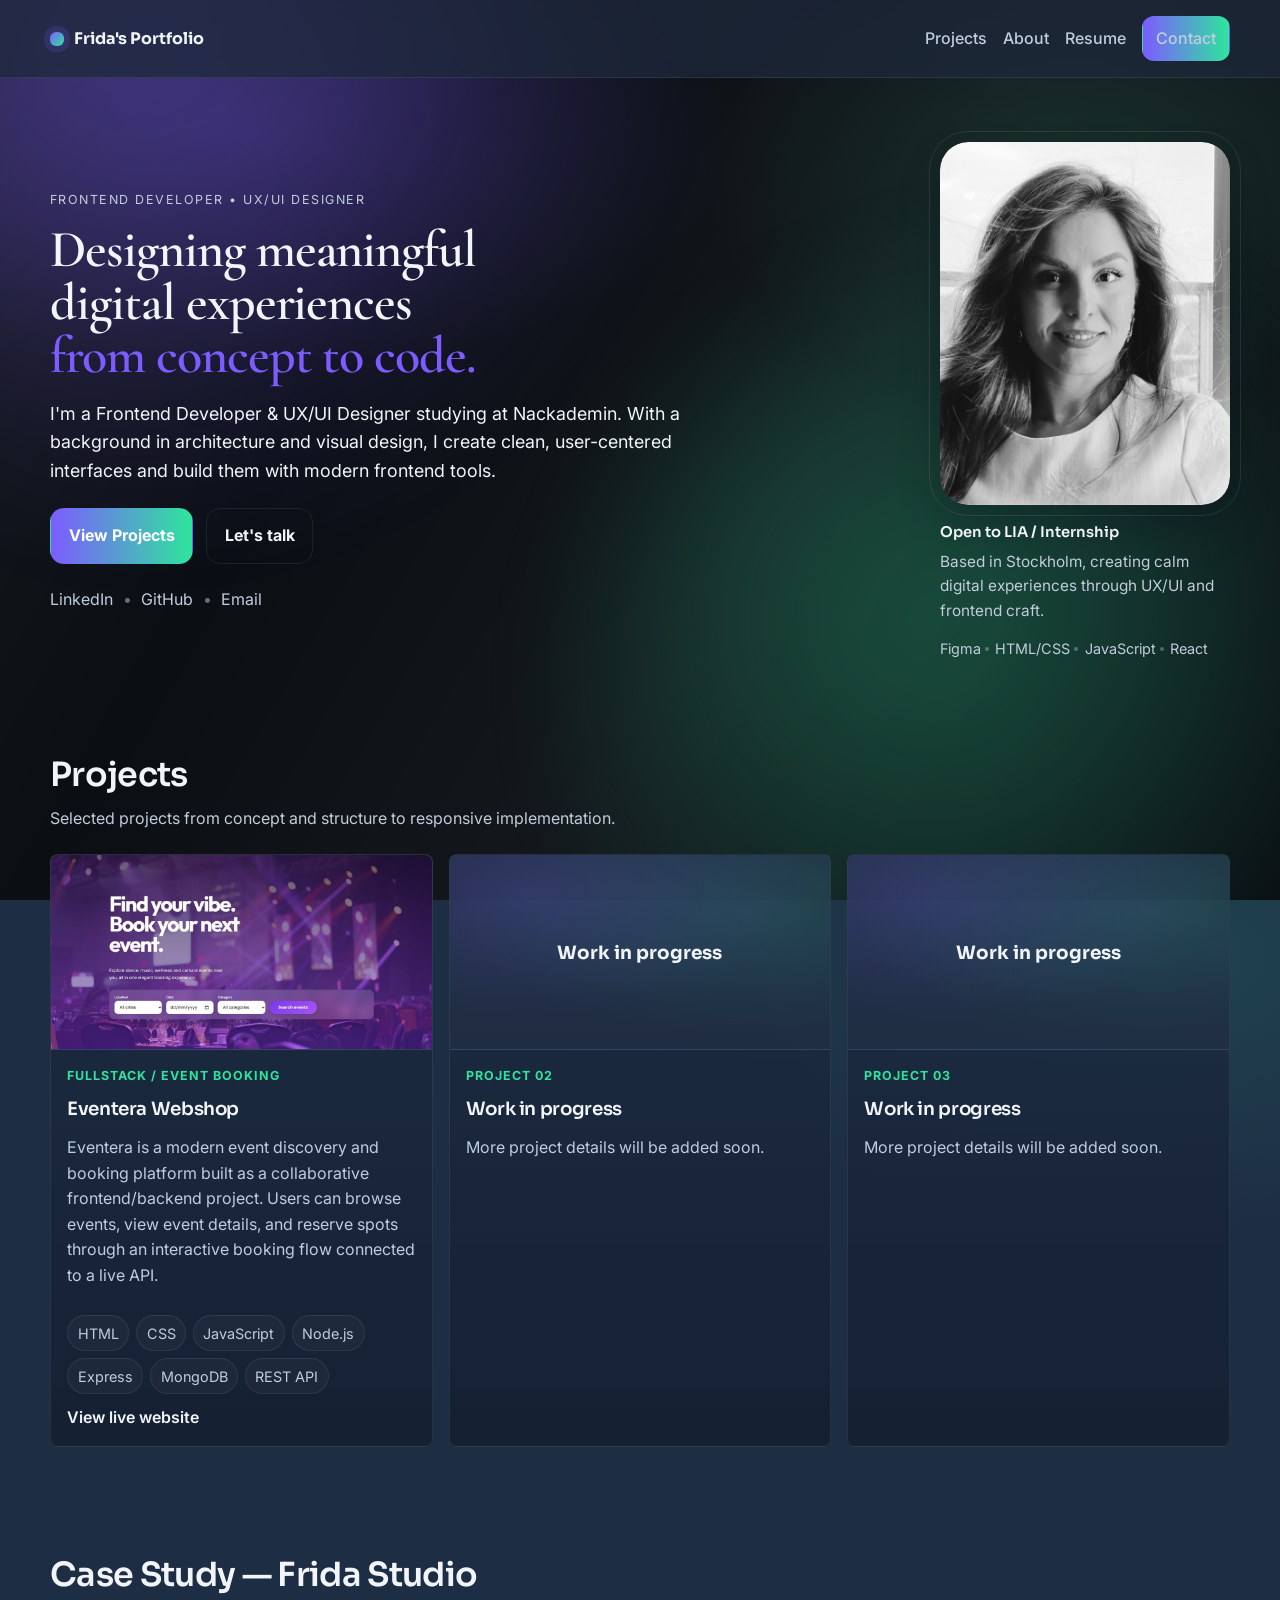
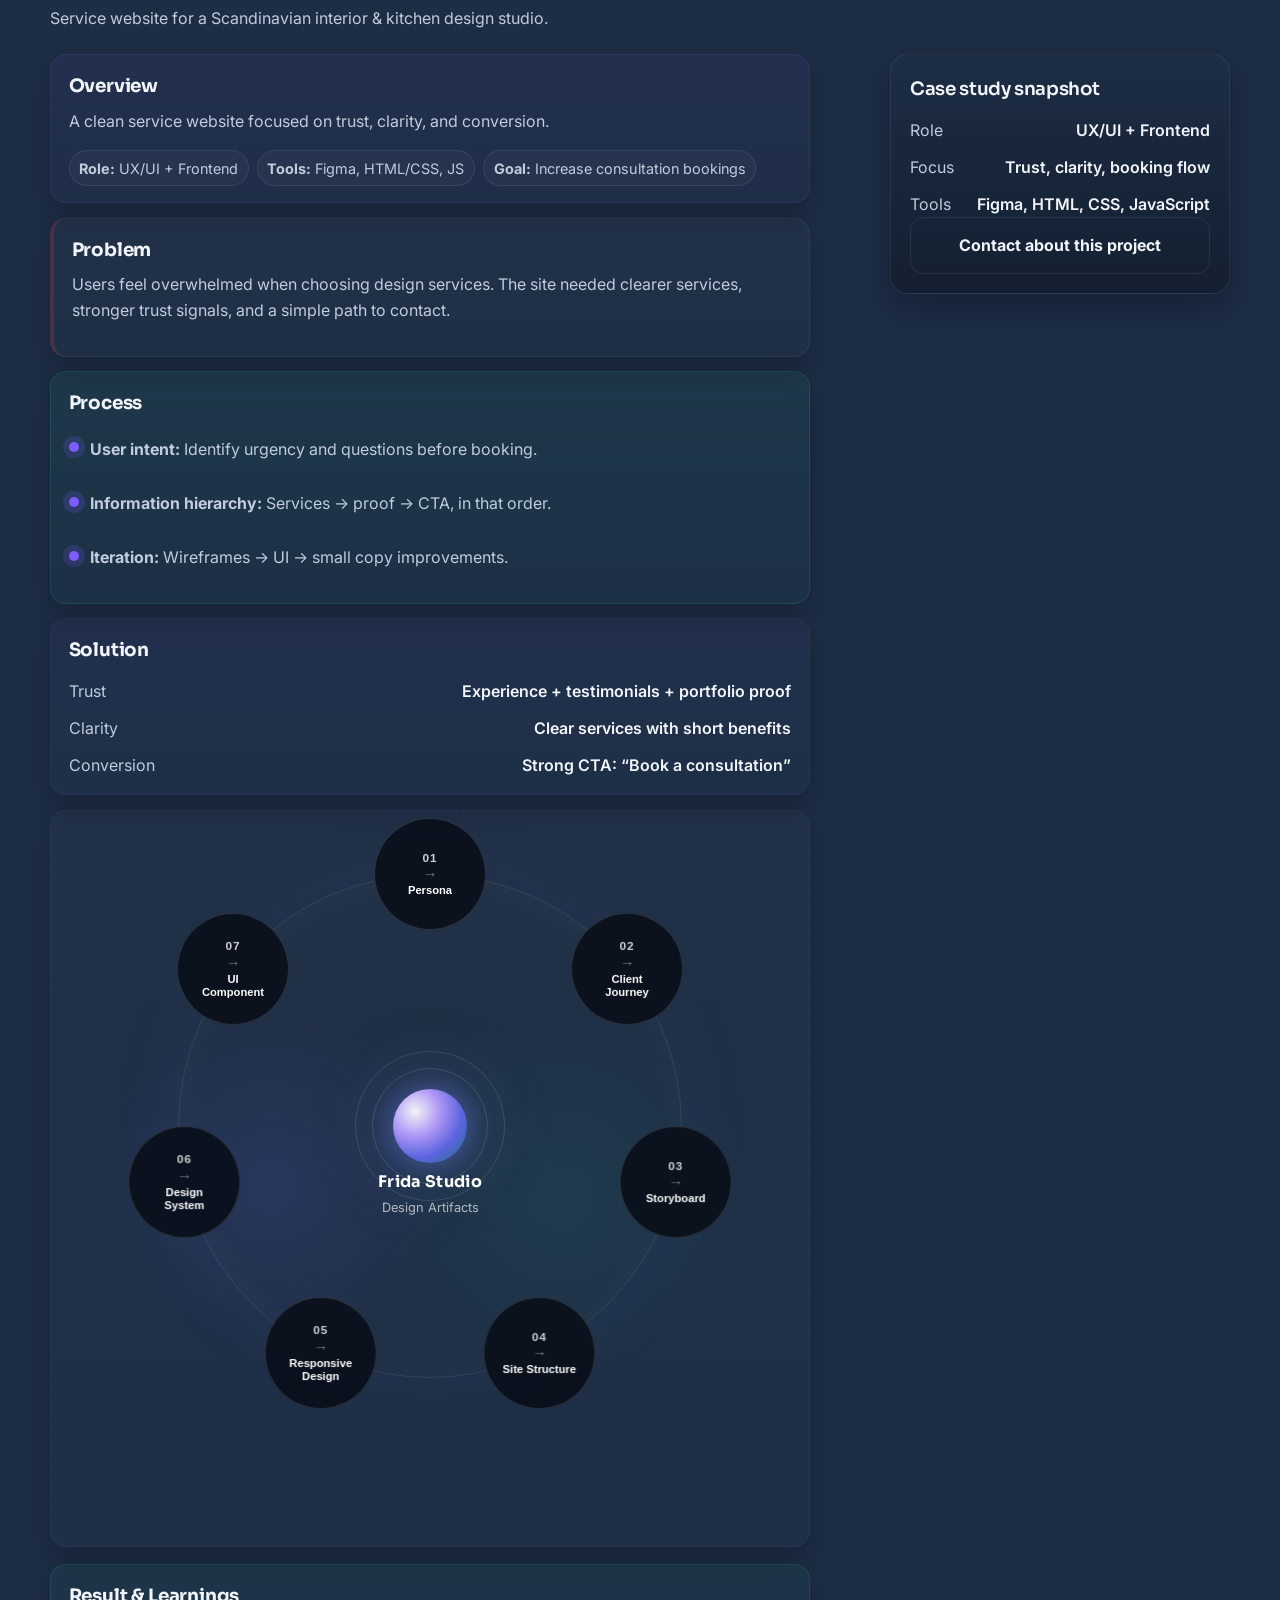
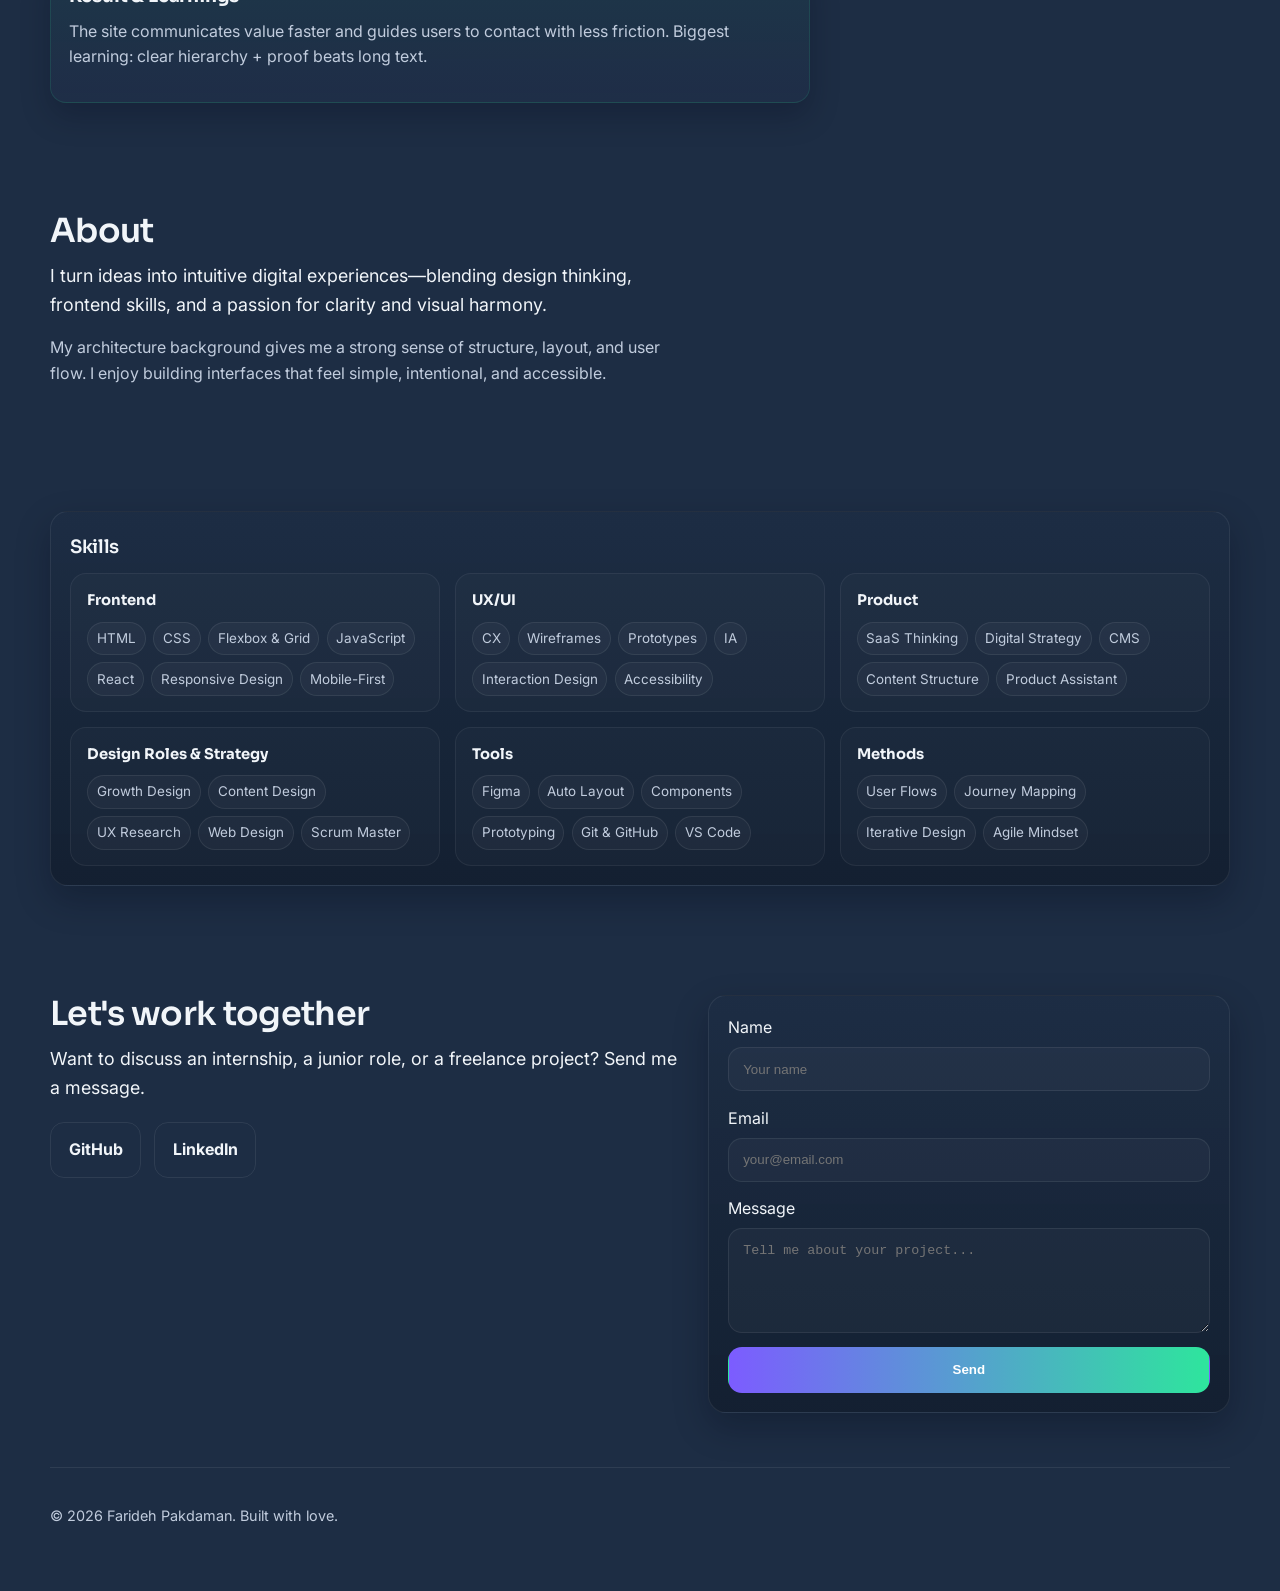
==== commit ba969bf5: "Add Eventera project to portfolio" ====
--- a/index.html
+++ b/index.html
@@ -76,6 +76,15 @@
 
             <span class="dot">•</span>
             <a
+              href="https://github.com/Frida1989"
+              aria-label="GitHub"
+              target="_blank"
+              rel="noopener"
+              >GitHub</a
+            >
+
+            <span class="dot">•</span>
+            <a
               href="mailto:farideh.pakdaman@yh.nackademin.se"
               aria-label="Email"
               >Email</a
@@ -101,6 +110,82 @@
               <span>React</span>
             </div>
           </div>
+        </div>
+      </section>
+
+      <!-- Projects -->
+      <section id="projects" class="section container">
+        <div class="section__head">
+          <h2>Projects</h2>
+          <p class="muted">
+            Selected projects from concept and structure to responsive
+            implementation.
+          </p>
+        </div>
+
+        <div class="grid grid--projects">
+          <article class="project">
+            <a
+              class="project__thumb"
+              href="https://frida1989.github.io/webbshop-2026-fe/"
+              target="_blank"
+              rel="noopener"
+              aria-label="Open Eventera webshop"
+            >
+              <img
+                src="images/eventera-webshop.jpg"
+                alt="Screenshot of the Eventera webshop landing page"
+              />
+            </a>
+            <div class="project__body">
+              <p class="project__eyebrow">Fullstack / Event Booking</p>
+              <h3>Eventera Webshop</h3>
+              <p class="muted">
+                Eventera is a modern event discovery and booking platform built
+                as a collaborative frontend/backend project. Users can browse
+                events, view event details, and reserve spots through an
+                interactive booking flow connected to a live API.
+              </p>
+              <div class="project__tags">
+                <span class="chip">HTML</span>
+                <span class="chip">CSS</span>
+                <span class="chip">JavaScript</span>
+                <span class="chip">Node.js</span>
+                <span class="chip">Express</span>
+                <span class="chip">MongoDB</span>
+                <span class="chip">REST API</span>
+              </div>
+              <a
+                class="project__link"
+                href="https://frida1989.github.io/webbshop-2026-fe/"
+                target="_blank"
+                rel="noopener"
+                >View live website</a
+              >
+            </div>
+          </article>
+
+          <article class="project">
+            <div class="project__thumb project__thumb--placeholder">
+              <span>Work in progress</span>
+            </div>
+            <div class="project__body">
+              <p class="project__eyebrow">Project 02</p>
+              <h3>Work in progress</h3>
+              <p class="muted">More project details will be added soon.</p>
+            </div>
+          </article>
+
+          <article class="project">
+            <div class="project__thumb project__thumb--placeholder">
+              <span>Work in progress</span>
+            </div>
+            <div class="project__body">
+              <p class="project__eyebrow">Project 03</p>
+              <h3>Work in progress</h3>
+              <p class="muted">More project details will be added soon.</p>
+            </div>
+          </article>
         </div>
       </section>
 
@@ -190,7 +275,7 @@
             </div>
 
             <div class="card case-node case-node--artifacts">
-              <!-- Design Process Orbit -->
+              <!-- Design process orbit -->
               <div id="orbit-journey" class="case-artifacts">
                 <div class="orbit">
                   <div class="orbit__stage">
@@ -214,7 +299,7 @@
                         aria-label="01 Persona"
                       >
                         <span class="orbit__node-number">01</span>
-                        <span class="orbit__node-arrow">→</span>
+                        <span class="orbit__node-arrow">&rarr;</span>
                         <span class="orbit__node-text">Persona</span>
                       </button>
 
@@ -225,7 +310,7 @@
                         aria-label="02 Client Journey"
                       >
                         <span class="orbit__node-number">02</span>
-                        <span class="orbit__node-arrow">→</span>
+                        <span class="orbit__node-arrow">&rarr;</span>
                         <span class="orbit__node-text">Client Journey</span>
                       </button>
 
@@ -236,7 +321,7 @@
                         aria-label="03 Storyboard"
                       >
                         <span class="orbit__node-number">03</span>
-                        <span class="orbit__node-arrow">→</span>
+                        <span class="orbit__node-arrow">&rarr;</span>
                         <span class="orbit__node-text">Storyboard</span>
                       </button>
 
@@ -247,7 +332,7 @@
                         aria-label="04 Site Structure"
                       >
                         <span class="orbit__node-number">04</span>
-                        <span class="orbit__node-arrow">→</span>
+                        <span class="orbit__node-arrow">&rarr;</span>
                         <span class="orbit__node-text">Site Structure</span>
                       </button>
 
@@ -258,7 +343,7 @@
                         aria-label="05 Responsive Design"
                       >
                         <span class="orbit__node-number">05</span>
-                        <span class="orbit__node-arrow">→</span>
+                        <span class="orbit__node-arrow">&rarr;</span>
                         <span class="orbit__node-text">Responsive Design</span>
                       </button>
 
@@ -269,7 +354,7 @@
                         aria-label="06 Design System"
                       >
                         <span class="orbit__node-number">06</span>
-                        <span class="orbit__node-arrow">→</span>
+                        <span class="orbit__node-arrow">&rarr;</span>
                         <span class="orbit__node-text">Design System</span>
                       </button>
 
@@ -280,11 +365,11 @@
                         aria-label="07 UI Component"
                       >
                         <span class="orbit__node-number">07</span>
-                        <span class="orbit__node-arrow">→</span>
+                        <span class="orbit__node-arrow">&rarr;</span>
                         <span class="orbit__node-text">UI Component</span>
                       </button>
 
-                      <!-- CENTER CARD -->
+                      <!-- Artifact preview card -->
                       <div
                         class="orbit-info orbit-info--overlay card"
                         aria-hidden="true"
@@ -294,7 +379,7 @@
                           aria-label="Close artifact card"
                           type="button"
                         >
-                          ×
+                          &times;
                         </button>
                         <div class="orbit-content" id="persona">
                           <p class="orbit-info__eyebrow">01 / Persona</p>
@@ -438,7 +523,7 @@
                           <p class="orbit-info__eyebrow">03 / Storyboard</p>
                           <h3>Storyboard</h3>
                           <button
-                            class="artifact-thumb orbit-content__preview"
+                            class="artifact-thumb orbit-content__preview orbit-content__preview--dark"
                             type="button"
                             data-img="images/Story board.jpg"
                           >
@@ -711,18 +796,14 @@
 
           <aside class="aside case-study__aside">
             <div class="card">
-              <h3>Links</h3>
+              <h3>Case study snapshot</h3>
               <ul class="list">
+                <li><span>Role</span><span>UX/UI + Frontend</span></li>
                 <li>
-                  <span>GitHub</span
-                  ><span
-                    ><a
-                      href="https://github.com/Frida1989"
-                      target="_blank"
-                      rel="noopener"
-                      >Frida1989 / FridaStudio</a
-                    ></span
-                  >
+                  <span>Focus</span><span>Trust, clarity, booking flow</span>
+                </li>
+                <li>
+                  <span>Tools</span><span>Figma, HTML, CSS, JavaScript</span>
                 </li>
               </ul>
               <a class="btn btn--ghost btn--full" href="#contact"
@@ -749,27 +830,6 @@
               layout, and user flow. I enjoy building interfaces that feel
               simple, intentional, and accessible.
             </p>
-
-            <div class="bullets">
-              <div class="bullet">
-                <span class="bullet__dot"></span>
-                <p>
-                  <strong>Strength:</strong> Turning complex ideas into clean
-                  UI.
-                </p>
-              </div>
-              <div class="bullet">
-                <span class="bullet__dot"></span>
-                <p>
-                  <strong>Focus:</strong> UX clarity, hierarchy, and
-                  accessibility.
-                </p>
-              </div>
-              <div class="bullet">
-                <span class="bullet__dot"></span>
-                <p><strong>Tools:</strong> Figma, HTML/CSS, JavaScript, Git.</p>
-              </div>
-            </div>
           </div>
         </div>
       </section>
@@ -795,7 +855,6 @@
               <div class="skills-group">
                 <h4>UX/UI</h4>
                 <div class="chips">
-                  <span class="chip">User-Centered Design</span>
                   <span class="chip">CX</span>
                   <span class="chip">Wireframes</span>
                   <span class="chip">Prototypes</span>
@@ -813,7 +872,6 @@
                   <span class="chip">CMS</span>
                   <span class="chip">Content Structure</span>
                   <span class="chip">Product Assistant</span>
-                  <span class="chip">Product Ops</span>
                 </div>
               </div>
 
@@ -822,12 +880,8 @@
                 <div class="chips">
                   <span class="chip">Growth Design</span>
                   <span class="chip">Content Design</span>
-                  <span class="chip">Design Engineering</span>
-                  <span class="chip">Service Design</span>
                   <span class="chip">UX Research</span>
-                  <span class="chip">UX Implementation</span>
                   <span class="chip">Web Design</span>
-                  <span class="chip">Web Development</span>
                   <span class="chip">Scrum Master</span>
                 </div>
               </div>
@@ -850,7 +904,6 @@
                   <span class="chip">User Flows</span>
                   <span class="chip">Journey Mapping</span>
                   <span class="chip">Iterative Design</span>
-                  <span class="chip">Feedback Loops</span>
                   <span class="chip">Agile Mindset</span>
                 </div>
               </div>
@@ -868,6 +921,22 @@
               Want to discuss an internship, a junior role, or a freelance
               project? Send me a message.
             </p>
+            <div class="contact__links">
+              <a
+                class="btn btn--ghost"
+                href="https://github.com/Frida1989"
+                target="_blank"
+                rel="noopener"
+                >GitHub</a
+              >
+              <a
+                class="btn btn--ghost"
+                href="https://www.linkedin.com/in/farideh-pakdaman/"
+                target="_blank"
+                rel="noopener"
+                >LinkedIn</a
+              >
+            </div>
           </div>
 
           <form class="form card" action="#" method="post">
--- a/styles.css
+++ b/styles.css
@@ -9,11 +9,11 @@
   --success: #22c55e;
   --error: #ef4444;
 
-  /* compatibility aliases */
+  /* Text color names used across the page */
   --text: var(--primary-text);
   --muted: var(--secondary-text);
 
-  /* FIX: was broken in your CSS */
+  /* Secondary accent color */
   --accent-2: #2ee59d;
   --accent-2-soft: rgba(46, 229, 157, 0.12);
 
@@ -82,6 +82,7 @@
 
 .section {
   padding: 3.4rem 0;
+  scroll-margin-top: 5.5rem;
 }
 .section__head {
   margin-bottom: 1.4rem;
@@ -141,7 +142,7 @@
   margin-bottom: 0.8rem;
 }
 
-/* Header/Nav */
+/* Header and navigation */
 .header {
   position: sticky;
   top: 0;
@@ -236,7 +237,7 @@
   width: 100%;
 }
 
-/* Cards & tokens */
+/* Cards and small reusable elements */
 .card {
   background: linear-gradient(
     180deg,
@@ -413,11 +414,11 @@
   gap: 1rem;
 }
 .grid--projects {
-  grid-template-columns: minmax(0, 920px);
+  grid-template-columns: repeat(3, minmax(0, 1fr));
 }
 .project {
   border: 1px solid rgba(255, 255, 255, 0.08);
-  border-radius: var(--radius);
+  border-radius: 8px;
   overflow: hidden;
   background: linear-gradient(
     180deg,
@@ -425,14 +426,16 @@
     rgba(21, 31, 49, 0.92)
   );
   display: grid;
-  grid-template-columns: minmax(220px, 0.9fr) minmax(0, 1.1fr);
+  grid-template-rows: auto 1fr;
   transition: transform 180ms ease;
+  min-height: 100%;
 }
 .project:hover {
   transform: translateY(-2px);
 }
 .project__thumb {
-  min-height: 100%;
+  aspect-ratio: 16 / 8.2;
+  min-height: 0;
   display: flex;
   align-items: center;
   justify-content: center;
@@ -448,36 +451,66 @@
       transparent 60%
     ),
     rgba(255, 255, 255, 0.02);
-  border-right: 1px solid rgba(255, 255, 255, 0.07);
-}
-
-/* Logo image inside project thumbnail */
+  border-bottom: 1px solid rgba(255, 255, 255, 0.07);
+  overflow: hidden;
+}
+
+/* Project images */
 .project__thumb img {
-  max-width: 90%;
-  max-height: 90%;
-  width: auto;
-  height: auto;
-  object-fit: contain;
+  width: 100%;
+  height: 100%;
+  object-fit: cover;
   display: block;
 }
+.project__thumb--logo {
+  padding: 1.2rem;
+}
+.project__thumb--logo img {
+  width: min(100%, 210px);
+  height: min(100%, 210px);
+  object-fit: cover;
+  border-radius: 8px;
+}
+.project__thumb--placeholder {
+  min-height: 190px;
+  padding: 1rem;
+  text-align: center;
+}
+.project__thumb--placeholder span {
+  color: var(--text);
+  font-family: var(--font-head);
+  font-size: 1.15rem;
+  font-weight: 700;
+}
 .project__body {
-  padding: 1.2rem;
+  padding: 1rem;
+  display: flex;
+  flex-direction: column;
+}
+.project__eyebrow {
+  color: var(--accent-2);
+  font-size: 0.78rem;
+  font-weight: 700;
+  letter-spacing: 0.08em;
+  margin-bottom: 0.45rem;
+  text-transform: uppercase;
 }
 .project__tags {
   display: flex;
   flex-wrap: wrap;
-  gap: 0.5rem;
-  margin: 0.8rem 0;
+  gap: 0.42rem;
+  margin: 0.65rem 0;
 }
 .project__link {
   color: var(--text);
   font-weight: 600;
+  margin-top: auto;
 }
 .project__link:hover {
   color: var(--accent);
 }
 
-/* About layout */
+/* About and content layout */
 .two-col {
   display: grid;
   grid-template-columns: minmax(0, 1.1fr) minmax(300px, 0.9fr);
@@ -578,7 +611,7 @@
   box-shadow: 0 18px 34px rgba(2, 6, 23, 0.28);
 }
 
-/* Per-node accents using palette */
+/* Case study card colors */
 #case-frida .case-node--overview {
   background: linear-gradient(
     180deg,
@@ -593,7 +626,7 @@
     rgba(255, 255, 255, 0.02),
     rgba(255, 255, 255, 0.01)
   );
-  border-left: 4px solid rgba(239, 68, 68, 0.18); /* subtle red accent */
+  border-left: 4px solid rgba(239, 68, 68, 0.18); /* Problem card accent */
 }
 #case-frida .case-node--process {
   background: linear-gradient(
@@ -659,7 +692,7 @@
   margin-top: 0.6rem;
 }
 
-/* Modal styles for resume viewer */
+/* Resume modal */
 .modal {
   position: fixed;
   inset: 0;
@@ -821,17 +854,17 @@
   }
 }
 
-/* Aurora background (pure CSS) */
+/* Background effect */
 .bg-aurora {
   position: fixed;
   inset: 0;
   z-index: -1;
   pointer-events: none;
-  background: #0b0f14; /* base */
+  background: #0b0f14; /* Base background color */
   overflow: hidden;
 }
 
-/* Big blurred color blobs */
+/* Large blurred background shapes */
 .bg-aurora::before,
 .bg-aurora::after {
   content: "";
@@ -845,7 +878,7 @@
   animation: auroraFloat 12s ease-in-out infinite alternate;
 }
 
-/* Blob 1 */
+/* First background shape */
 .bg-aurora::before {
   top: -20vmax;
   left: -10vmax;
@@ -856,7 +889,7 @@
   );
 }
 
-/* Blob 2 */
+/* Second background shape */
 .bg-aurora::after {
   bottom: -20vmax;
   right: -15vmax;
@@ -868,7 +901,7 @@
   animation-duration: 14s;
 }
 
-/* Background layers */
+/* Extra background layers */
 .bg-aurora {
   background-image:
     radial-gradient(
@@ -917,7 +950,7 @@
 .artifact-thumb img {
   display: block;
   width: 100%;
-  height: 140px; /* larger thumbnail to reduce perceived blur */
+  height: 140px; /* Larger thumbnail for clearer previews */
   object-fit: cover;
   image-rendering: auto;
 }
@@ -956,7 +989,7 @@
   max-height: 92vh;
   width: auto;
   height: auto;
-  object-fit: contain; /* preserve aspect ratio without cropping */
+  object-fit: contain; /* Keep the full image visible */
   border-radius: 8px;
 }
 .img-modal__close {
@@ -977,7 +1010,7 @@
 }
 
 /* =========================
-   DESIGN PROCESS ORBIT
+   Design process orbit
 ========================= */
 
 .orbit--center-card {
@@ -1147,7 +1180,7 @@
   max-width: 58px;
 }
 
-/* Node positions */
+/* Orbit button positions */
 .orbit__node--1 {
   top: 5%;
   left: 50%;
@@ -1197,7 +1230,7 @@
   transform: translateY(-50%) scale(1.1);
 }
 
-/* CENTER OVERLAY CARD */
+/* Orbit preview card */
 .orbit-info--overlay {
   position: absolute;
   top: 520px;
@@ -1297,7 +1330,7 @@
 }
 
 .orbit-copy-block {
-  padding: 0.9rem;
+  padding: 1.15rem;
   border-radius: 16px;
   background: rgba(255, 255, 255, 0.035);
   border: 1px solid rgba(255, 255, 255, 0.06);
@@ -1494,7 +1527,7 @@
   }
 }
 
-/* Orbit refresh */
+/* Orbit layout */
 .orbit__stage {
   min-height: 1120px;
   align-items: flex-start;
@@ -1613,7 +1646,7 @@
   }
 }
 
-/* Orbit alignment pass */
+/* Orbit alignment */
 .orbit__wrapper--artifact {
   --orbit-center-y: 230px;
   --orbit-radius: 235px;
@@ -1779,7 +1812,7 @@
   }
 }
 
-/* Orbit final tuning */
+/* Orbit sizing */
 .orbit__wrapper--artifact {
   --orbit-center-y: 240px;
   --orbit-radius: 262px;
@@ -1904,7 +1937,7 @@
   }
 }
 
-/* Orbit equal spacing final */
+/* Orbit equal spacing */
 .case-artifacts .section__head {
   margin-bottom: 0;
 }
@@ -2053,3 +2086,234 @@
     width: 240px;
   }
 }
+
+/* Orbit on mobile */
+@media (max-width: 640px) {
+  .modal__dialog {
+    width: calc(100% - 1rem);
+    max-height: 94vh;
+    border-radius: 18px;
+  }
+
+  .modal__dialog iframe {
+    height: 62vh;
+  }
+
+  .modal__actions {
+    flex-direction: column;
+  }
+
+  .modal__actions .btn {
+    width: 100%;
+  }
+
+  .orbit__stage,
+  .orbit__wrapper--artifact {
+    min-height: auto;
+  }
+
+  .orbit__center,
+  .orbit__path--artifact {
+    display: none;
+  }
+
+  .orbit__wrapper--artifact {
+    display: block;
+    max-width: 100%;
+    min-height: auto;
+  }
+
+  .orbit__node,
+  .orbit__node:hover,
+  .orbit__node.is-active,
+  .orbit__node--1.is-active,
+  .orbit__node--3.is-active,
+  .orbit__node--5.is-active,
+  .orbit__node--7.is-active {
+    position: static;
+    width: 100%;
+    height: auto;
+    min-height: 62px;
+    margin-bottom: 0.75rem;
+    border-radius: 18px;
+    transform: none;
+    flex-direction: row;
+    justify-content: flex-start;
+    gap: 0.55rem;
+    padding: 0.95rem 1rem;
+    text-align: left;
+  }
+
+  .orbit__node-number {
+    min-width: 28px;
+  }
+
+  .orbit__node-text {
+    max-width: none;
+  }
+
+  .orbit-info--overlay,
+  .orbit-info--overlay.is-open {
+    position: static;
+    width: 100%;
+    min-height: auto;
+    max-height: none;
+    transform: none;
+    margin-top: 1rem;
+    overflow: visible;
+  }
+
+  .orbit-copy-grid,
+  .orbit-copy-grid--steps {
+    grid-template-columns: 1fr;
+  }
+}
+/* Orbit preview readability */
+.orbit-info__eyebrow,
+.orbit-content h3,
+.orbit-info__lead,
+.orbit-content .muted,
+.orbit-copy-grid,
+.orbit-quote {
+  display: none;
+}
+
+.orbit-info--overlay {
+  width: min(720px, calc(100% - 1.5rem));
+  max-width: 720px;
+  max-height: min(84vh, 860px);
+  padding: 1.15rem;
+  overflow-y: auto;
+}
+
+.orbit-content__preview {
+  margin: 0;
+}
+
+.orbit-content__preview img {
+  max-height: 420px;
+}
+
+@media (max-width: 900px) {
+  .orbit-info--overlay {
+    width: min(560px, calc(100% - 1rem));
+    max-width: 560px;
+  }
+
+  .orbit-content__preview img {
+    max-height: 320px;
+  }
+}
+
+@media (max-width: 640px) {
+  .orbit-info__eyebrow,
+  .orbit-content h3,
+  .orbit-info__lead,
+  .orbit-content .muted,
+  .orbit-copy-grid,
+  .orbit-quote {
+    display: none;
+  }
+
+  .orbit-info--overlay,
+  .orbit-info--overlay.is-open {
+    width: 100%;
+    max-width: none;
+    max-height: none;
+    overflow: visible;
+  }
+
+  .orbit-content__preview {
+    margin: 0;
+  }
+
+  .orbit-content__preview img {
+    max-height: none;
+  }
+}
+/* Orbit mobile interaction */
+@media (max-width: 640px) {
+  .case-node--artifacts {
+    padding: 1rem;
+  }
+
+  .orbit__wrapper--artifact {
+    display: grid;
+    gap: 0.7rem;
+  }
+
+  .orbit__node,
+  .orbit__node:hover,
+  .orbit__node.is-active,
+  .orbit__node--1.is-active,
+  .orbit__node--3.is-active,
+  .orbit__node--5.is-active,
+  .orbit__node--7.is-active {
+    min-height: 72px;
+    margin-bottom: 0;
+    padding: 1rem 1rem;
+    border-radius: 20px;
+    gap: 0.7rem;
+    align-items: center;
+    box-shadow: 0 12px 30px rgba(2, 6, 23, 0.18);
+  }
+
+  .orbit__node-arrow {
+    margin-left: auto;
+    font-size: 1rem;
+    opacity: 0.72;
+    transition: transform 180ms ease, opacity 180ms ease;
+  }
+
+  .orbit__node.is-active .orbit__node-arrow {
+    transform: rotate(90deg);
+    opacity: 1;
+  }
+
+  .orbit__node-number {
+    min-width: 2rem;
+    font-size: 0.78rem;
+  }
+
+  .orbit__node-text {
+    font-size: 0.88rem;
+    line-height: 1.25;
+    padding-right: 0.35rem;
+  }
+
+  .orbit-info--overlay,
+  .orbit-info--overlay.is-open {
+    position: static;
+    width: 100%;
+    max-width: none;
+    max-height: none;
+    margin-top: -0.1rem;
+    margin-bottom: 0.35rem;
+    padding: 0.75rem;
+    border-radius: 20px;
+    overflow: hidden;
+    transform: none;
+    clip-path: none;
+  }
+
+  .orbit-info__close {
+    width: 32px;
+    height: 32px;
+  }
+
+  .orbit-content__preview,
+  .orbit-content__preview img {
+    border-radius: 16px;
+  }
+
+  .orbit-content__preview img {
+    width: 100%;
+    max-height: none;
+    min-height: 180px;
+    object-fit: contain;
+  }
+}
+.orbit-content__preview,
+.orbit-content__preview img {
+  background: #0f172a;
+}
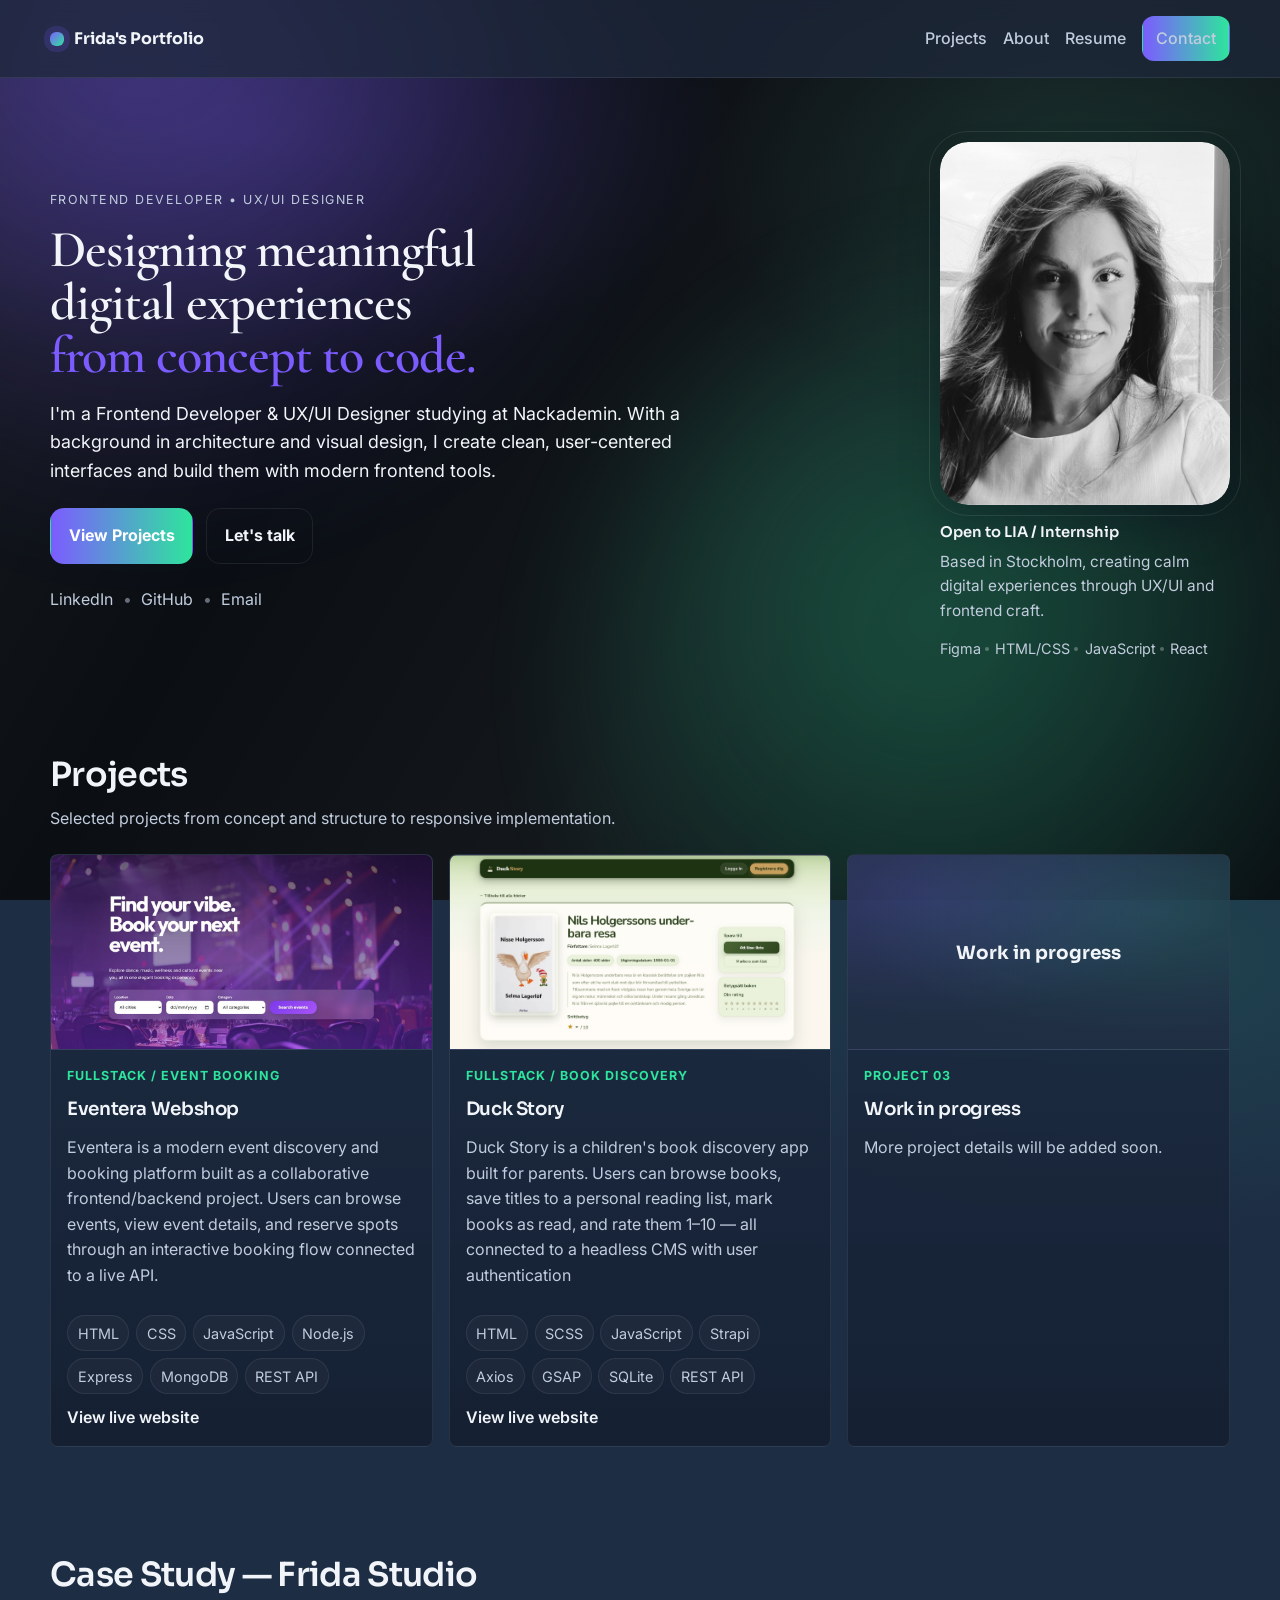
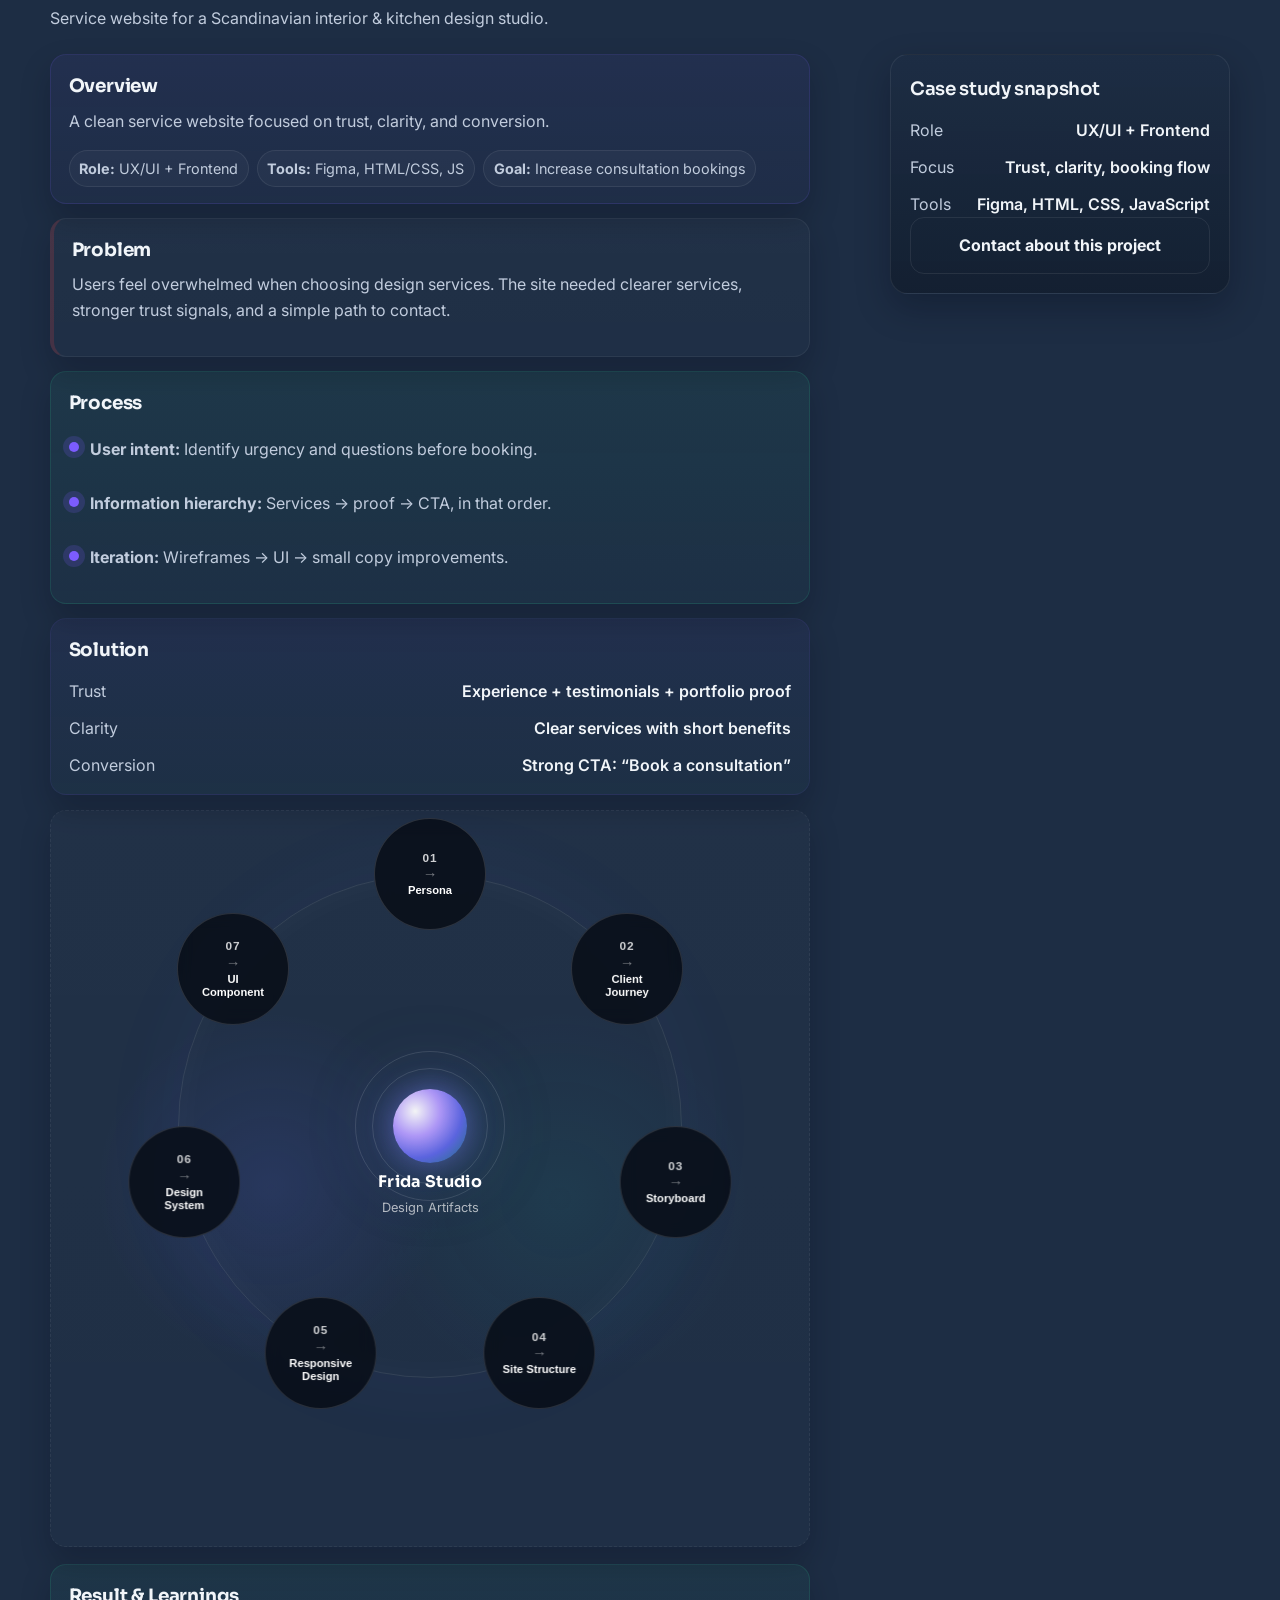
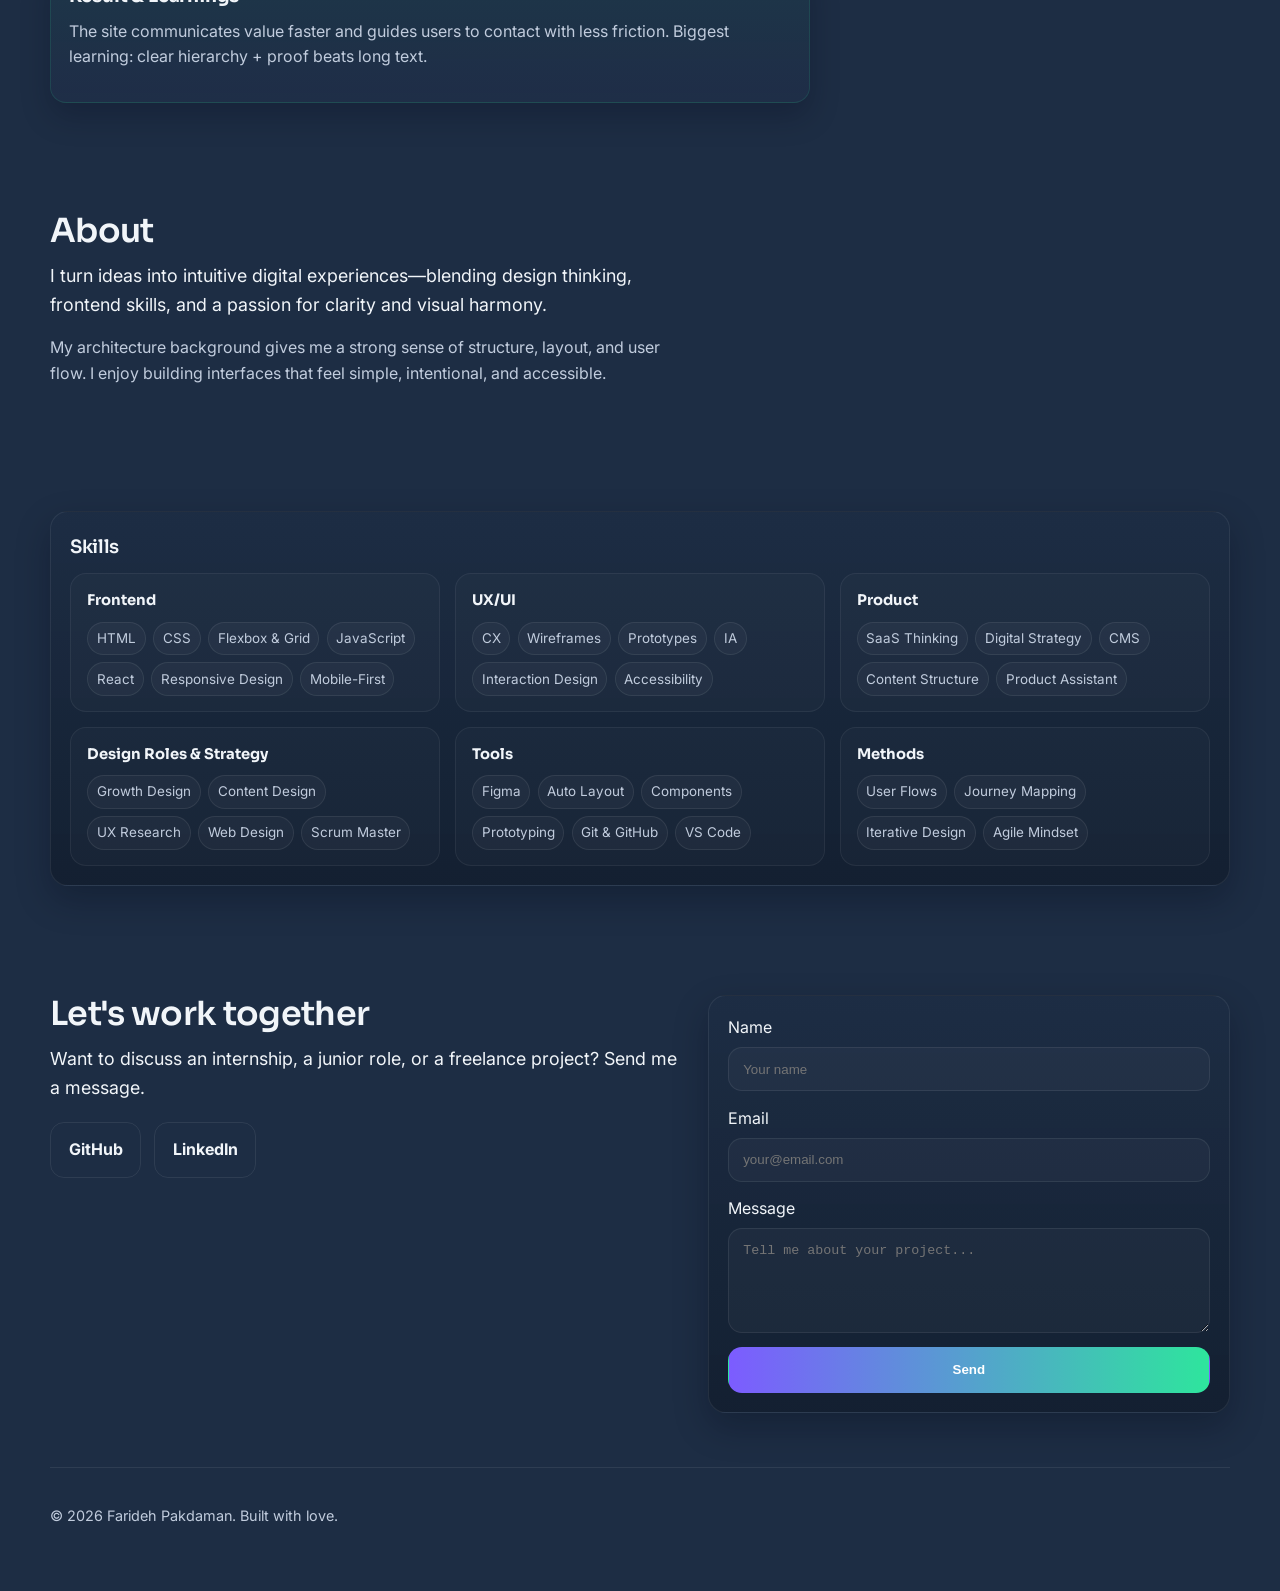
==== commit 88af01cd: "Connect portfolio contact form to Formspree" ====
--- a/index.html
+++ b/index.html
@@ -166,13 +166,44 @@
           </article>
 
           <article class="project">
-            <div class="project__thumb project__thumb--placeholder">
-              <span>Work in progress</span>
-            </div>
+            <a
+              class="project__thumb"
+              href="https://duck-story.netlify.app/"
+              target="_blank"
+              rel="noopener"
+              aria-label="Open duck-story website"
+            >
+              <img
+                src="images/Duck-Story.jpg"
+                alt="Screenshot of the Duck-Story details book page"
+              />
+            </a>
             <div class="project__body">
-              <p class="project__eyebrow">Project 02</p>
-              <h3>Work in progress</h3>
-              <p class="muted">More project details will be added soon.</p>
+              <p class="project__eyebrow">Fullstack / Book Discovery</p>
+              <h3>Duck Story</h3>
+              <p class="muted">
+                Duck Story is a children's book discovery app built for parents.
+                Users can browse books, save titles to a personal reading list,
+                mark books as read, and rate them 1–10 — all connected to a
+                headless CMS with user authentication
+              </p>
+              <div class="project__tags">
+                <span class="chip">HTML</span>
+                <span class="chip">SCSS</span>
+                <span class="chip">JavaScript</span>
+                <span class="chip">Strapi</span>
+                <span class="chip">Axios</span>
+                <span class="chip">GSAP</span>
+                <span class="chip">SQLite</span>
+                <span class="chip">REST API</span>
+              </div>
+              <a
+                class="project__link"
+                href="https://https://duck-story.netlify.app/landing/"
+                target="_blank"
+                rel="noopener"
+                >View live website</a
+              >
             </div>
           </article>
 
@@ -939,15 +970,29 @@
             </div>
           </div>
 
-          <form class="form card" action="#" method="post">
+          <form
+            class="form card"
+            action="https://formspree.io/f/xdavvywb"
+            method="post"
+          >
+            <input
+              type="hidden"
+              name="_subject"
+              value="New Portfolio Contact Message"
+            />
             <label>
               <span>Name</span>
-              <input type="text" name="name" placeholder="Your name" />
+              <input type="text" name="name" placeholder="Your name" required />
             </label>
 
             <label>
               <span>Email</span>
-              <input type="email" name="email" placeholder="your@email.com" />
+              <input
+                type="email"
+                name="email"
+                placeholder="your@email.com"
+                required
+              />
             </label>
 
             <label>
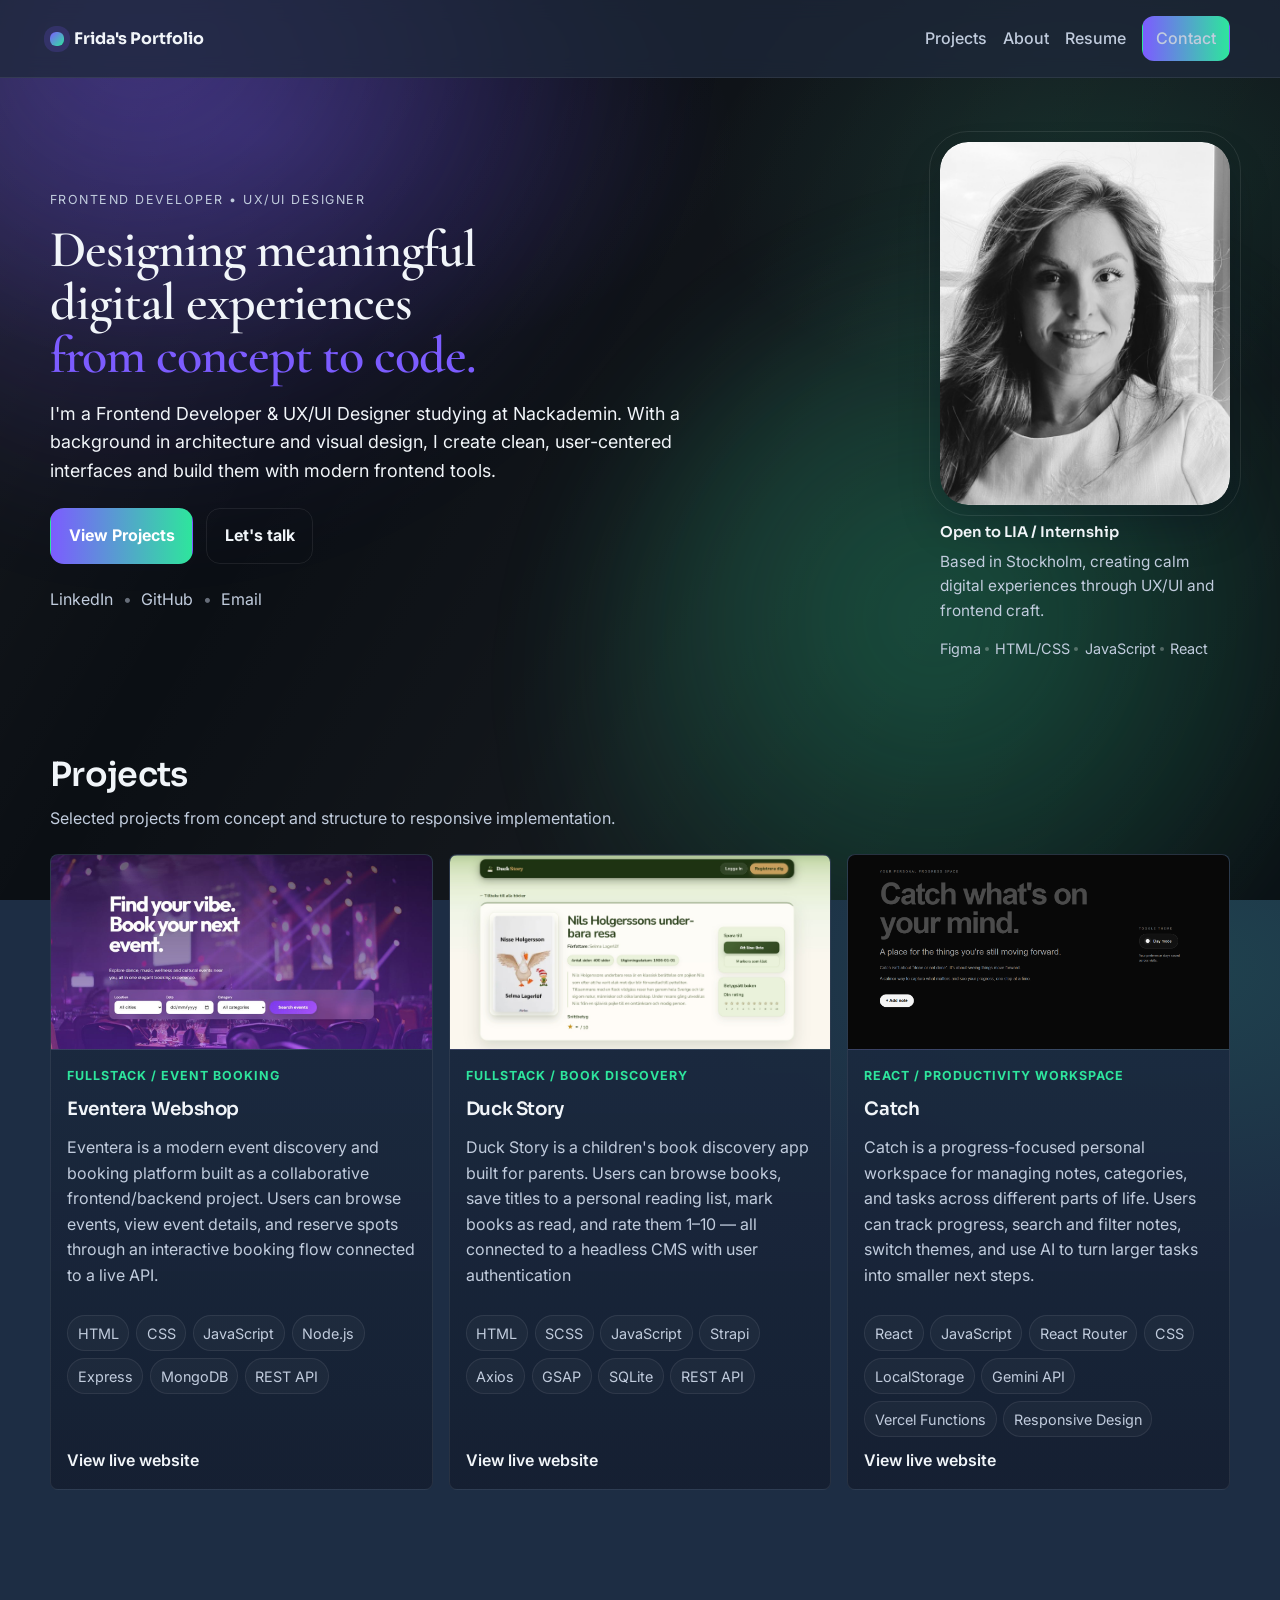
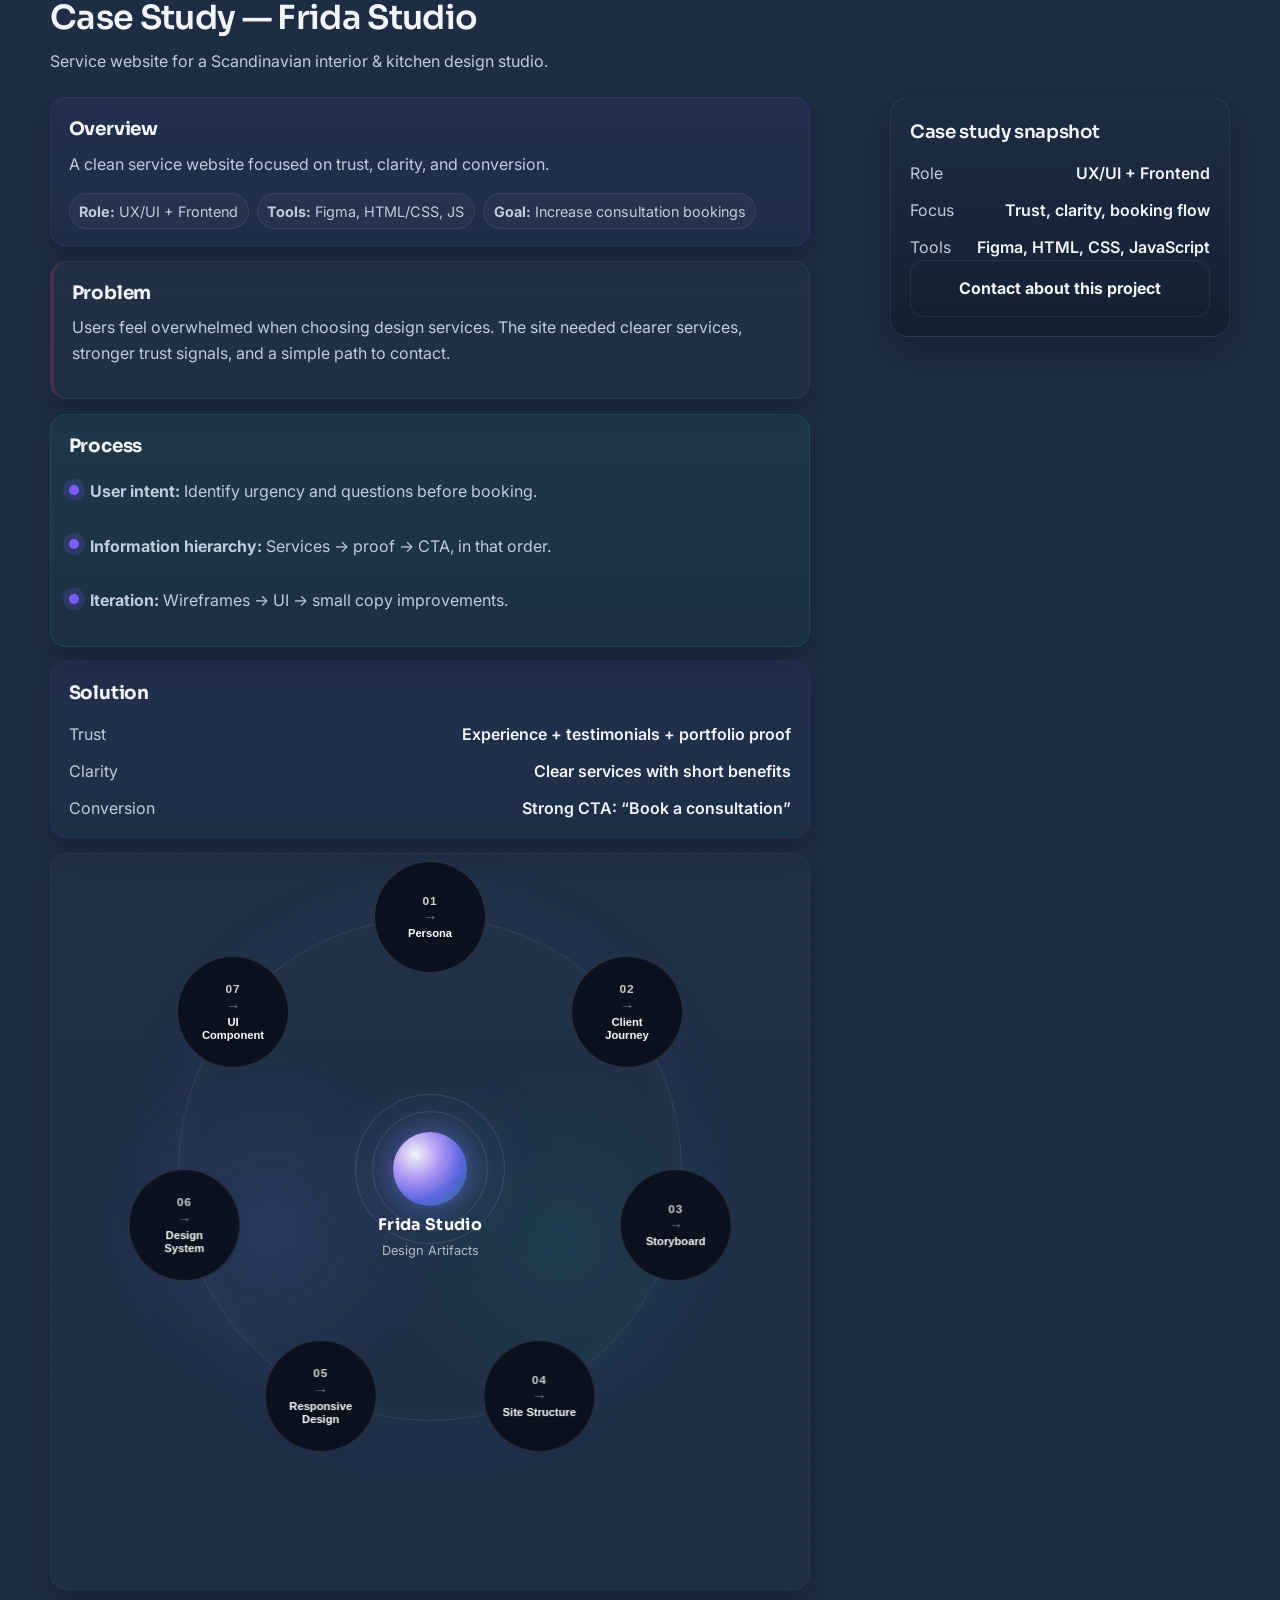
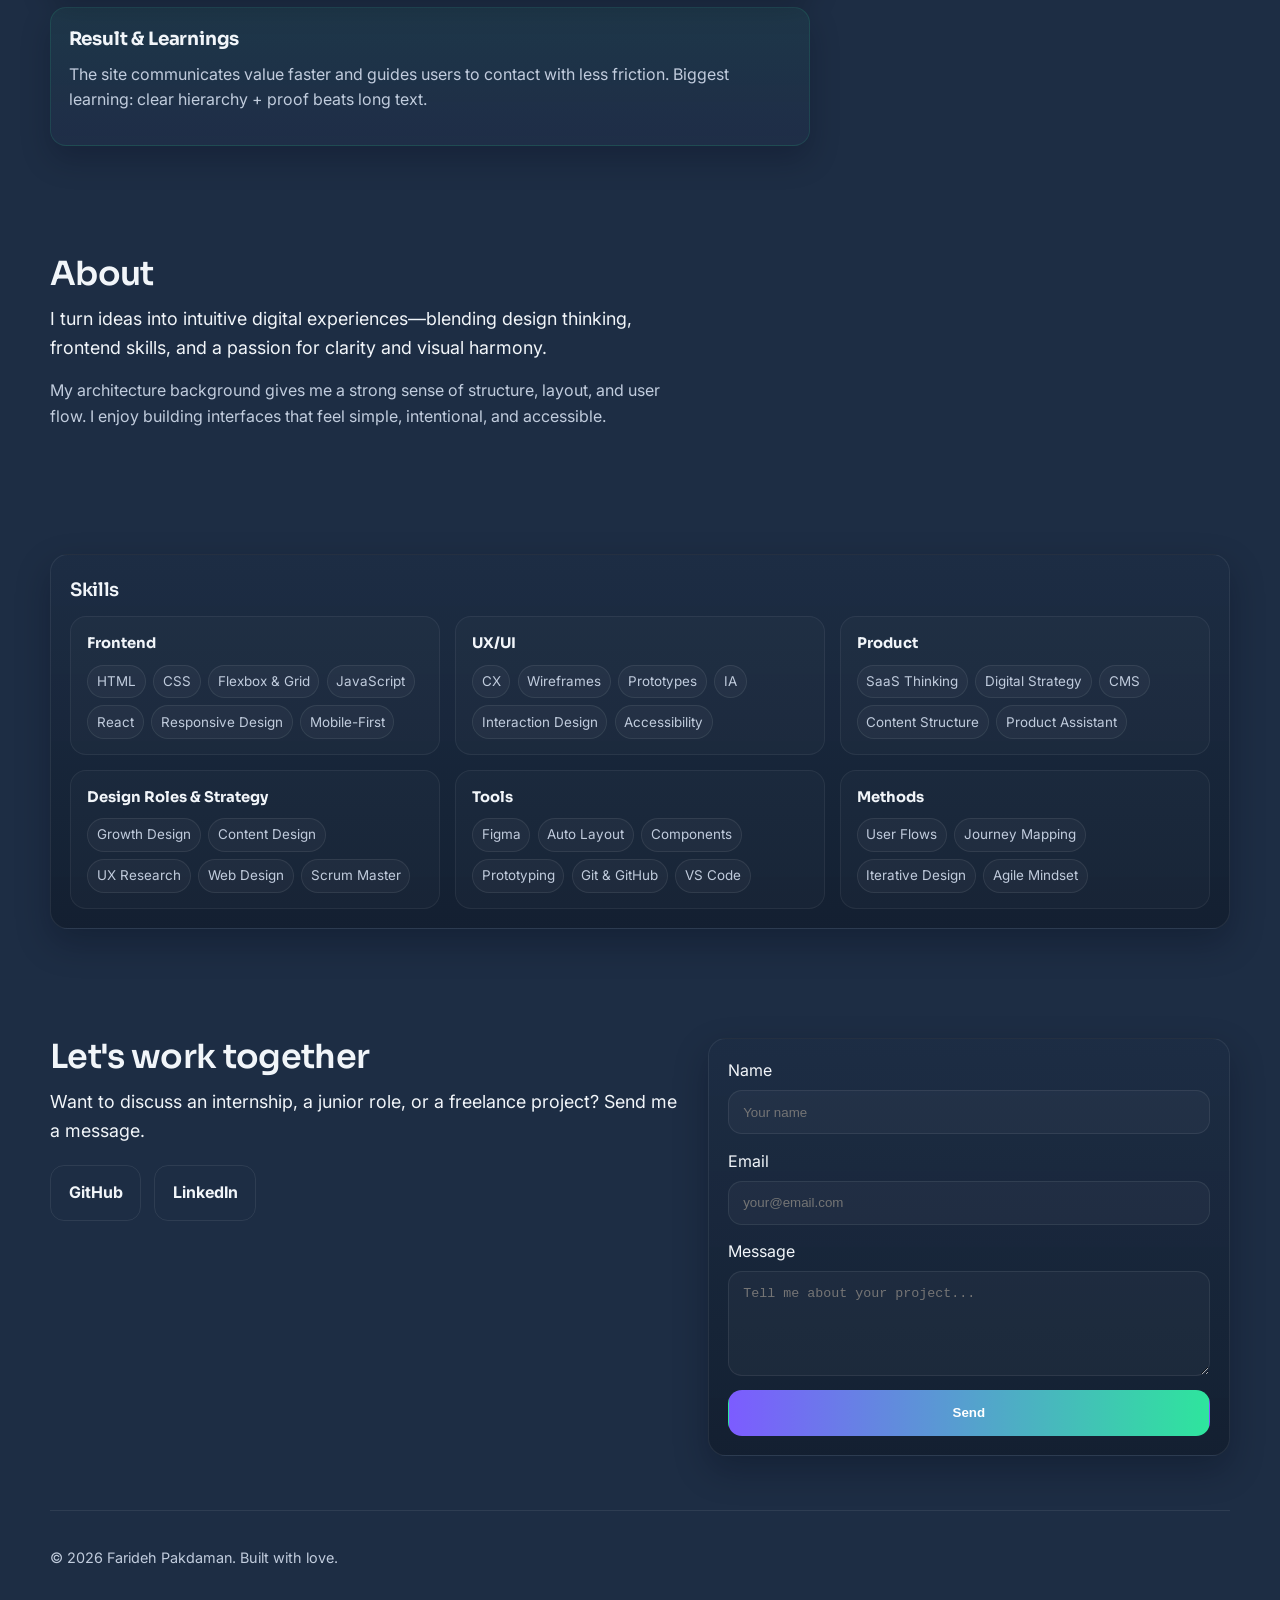
==== commit 33af4c55: "Add Catch project to portfolio" ====
--- a/index.html
+++ b/index.html
@@ -208,13 +208,44 @@
           </article>
 
           <article class="project">
-            <div class="project__thumb project__thumb--placeholder">
-              <span>Work in progress</span>
-            </div>
+            <a
+              class="project__thumb"
+              href="https://catch-virid.vercel.app/"
+              target="_blank"
+              rel="noopener"
+              aria-label="Open Catch workspace app"
+            >
+              <img
+                src="images/catch-workspace.png"
+                alt="Screenshot of the Catch personal workspace landing page"
+              />
+            </a>
             <div class="project__body">
-              <p class="project__eyebrow">Project 03</p>
-              <h3>Work in progress</h3>
-              <p class="muted">More project details will be added soon.</p>
+              <p class="project__eyebrow">React / Productivity Workspace</p>
+              <h3>Catch</h3>
+              <p class="muted">
+                Catch is a progress-focused personal workspace for managing
+                notes, categories, and tasks across different parts of life.
+                Users can track progress, search and filter notes, switch
+                themes, and use AI to turn larger tasks into smaller next steps.
+              </p>
+              <div class="project__tags">
+                <span class="chip">React</span>
+                <span class="chip">JavaScript</span>
+                <span class="chip">React Router</span>
+                <span class="chip">CSS</span>
+                <span class="chip">LocalStorage</span>
+                <span class="chip">Gemini API</span>
+                <span class="chip">Vercel Functions</span>
+                <span class="chip">Responsive Design</span>
+              </div>
+              <a
+                class="project__link"
+                href="https://catch-virid.vercel.app/"
+                target="_blank"
+                rel="noopener"
+                >View live website</a
+              >
             </div>
           </article>
         </div>
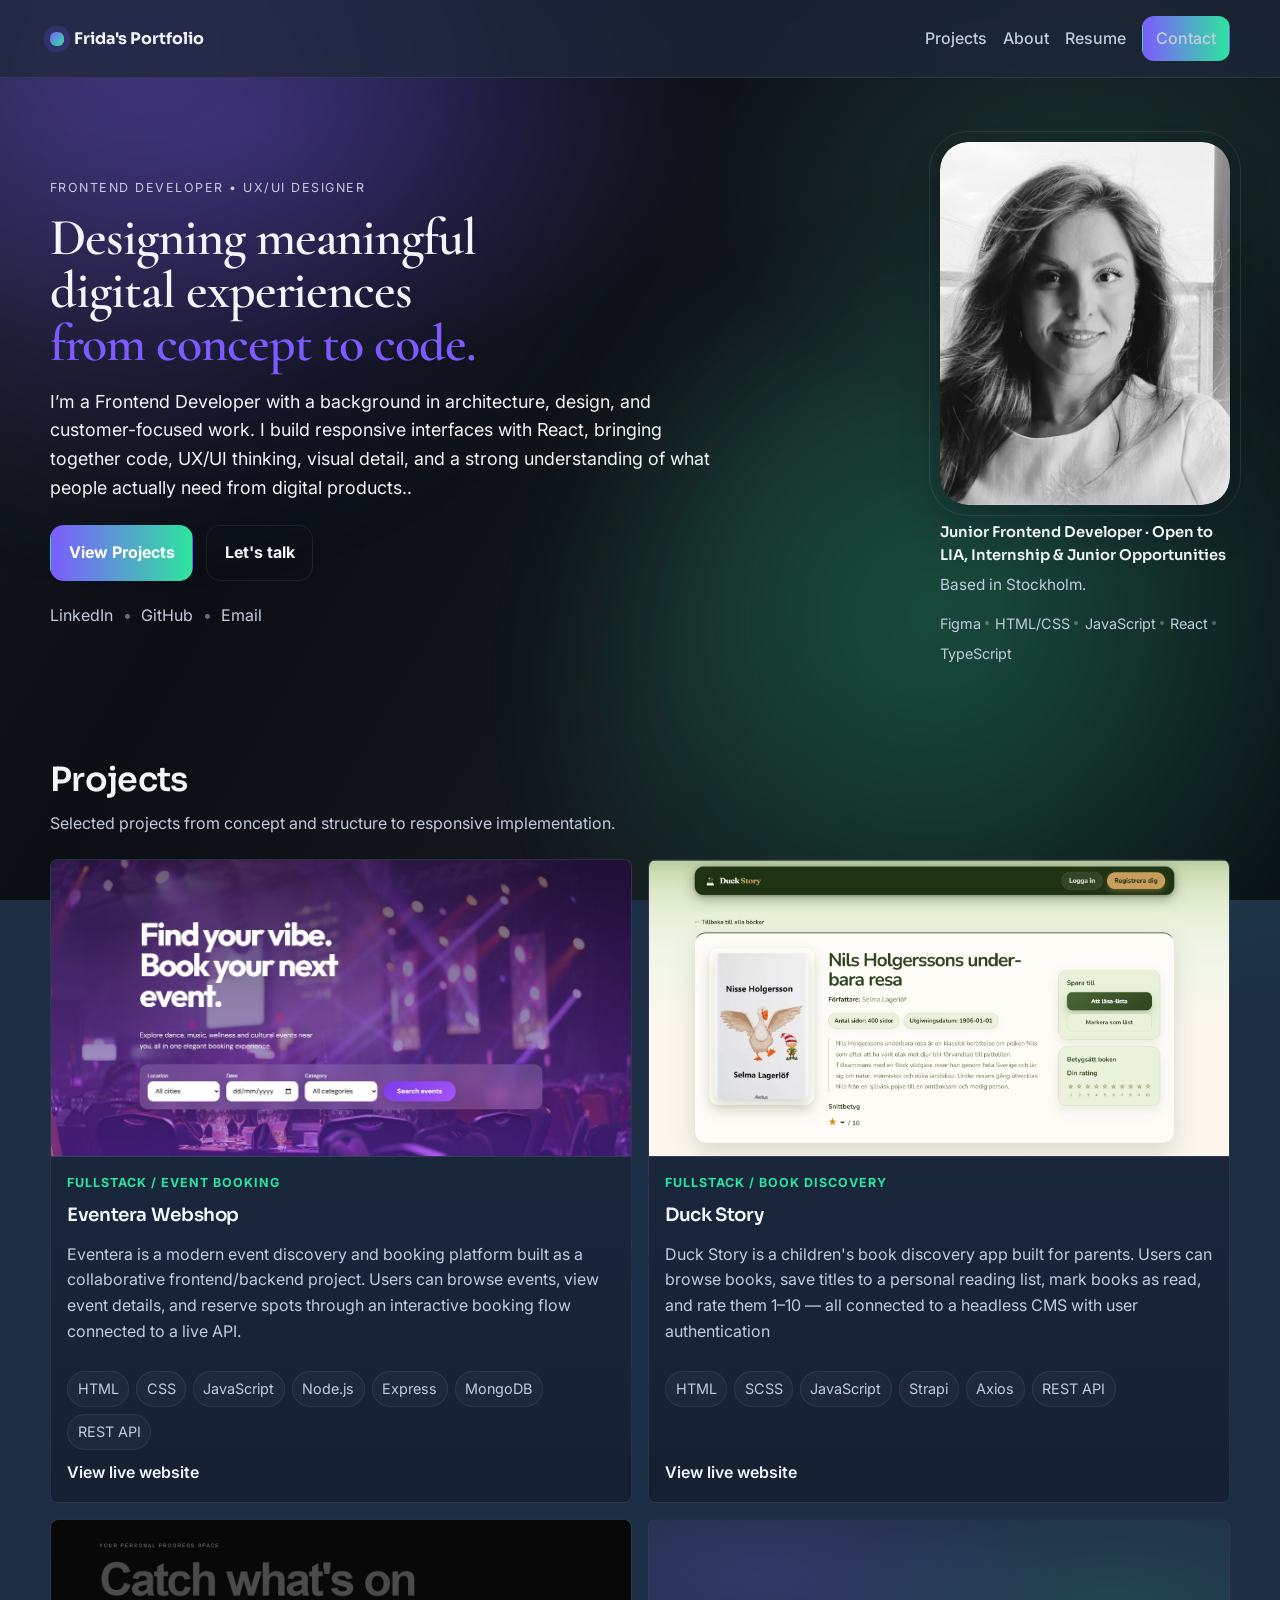
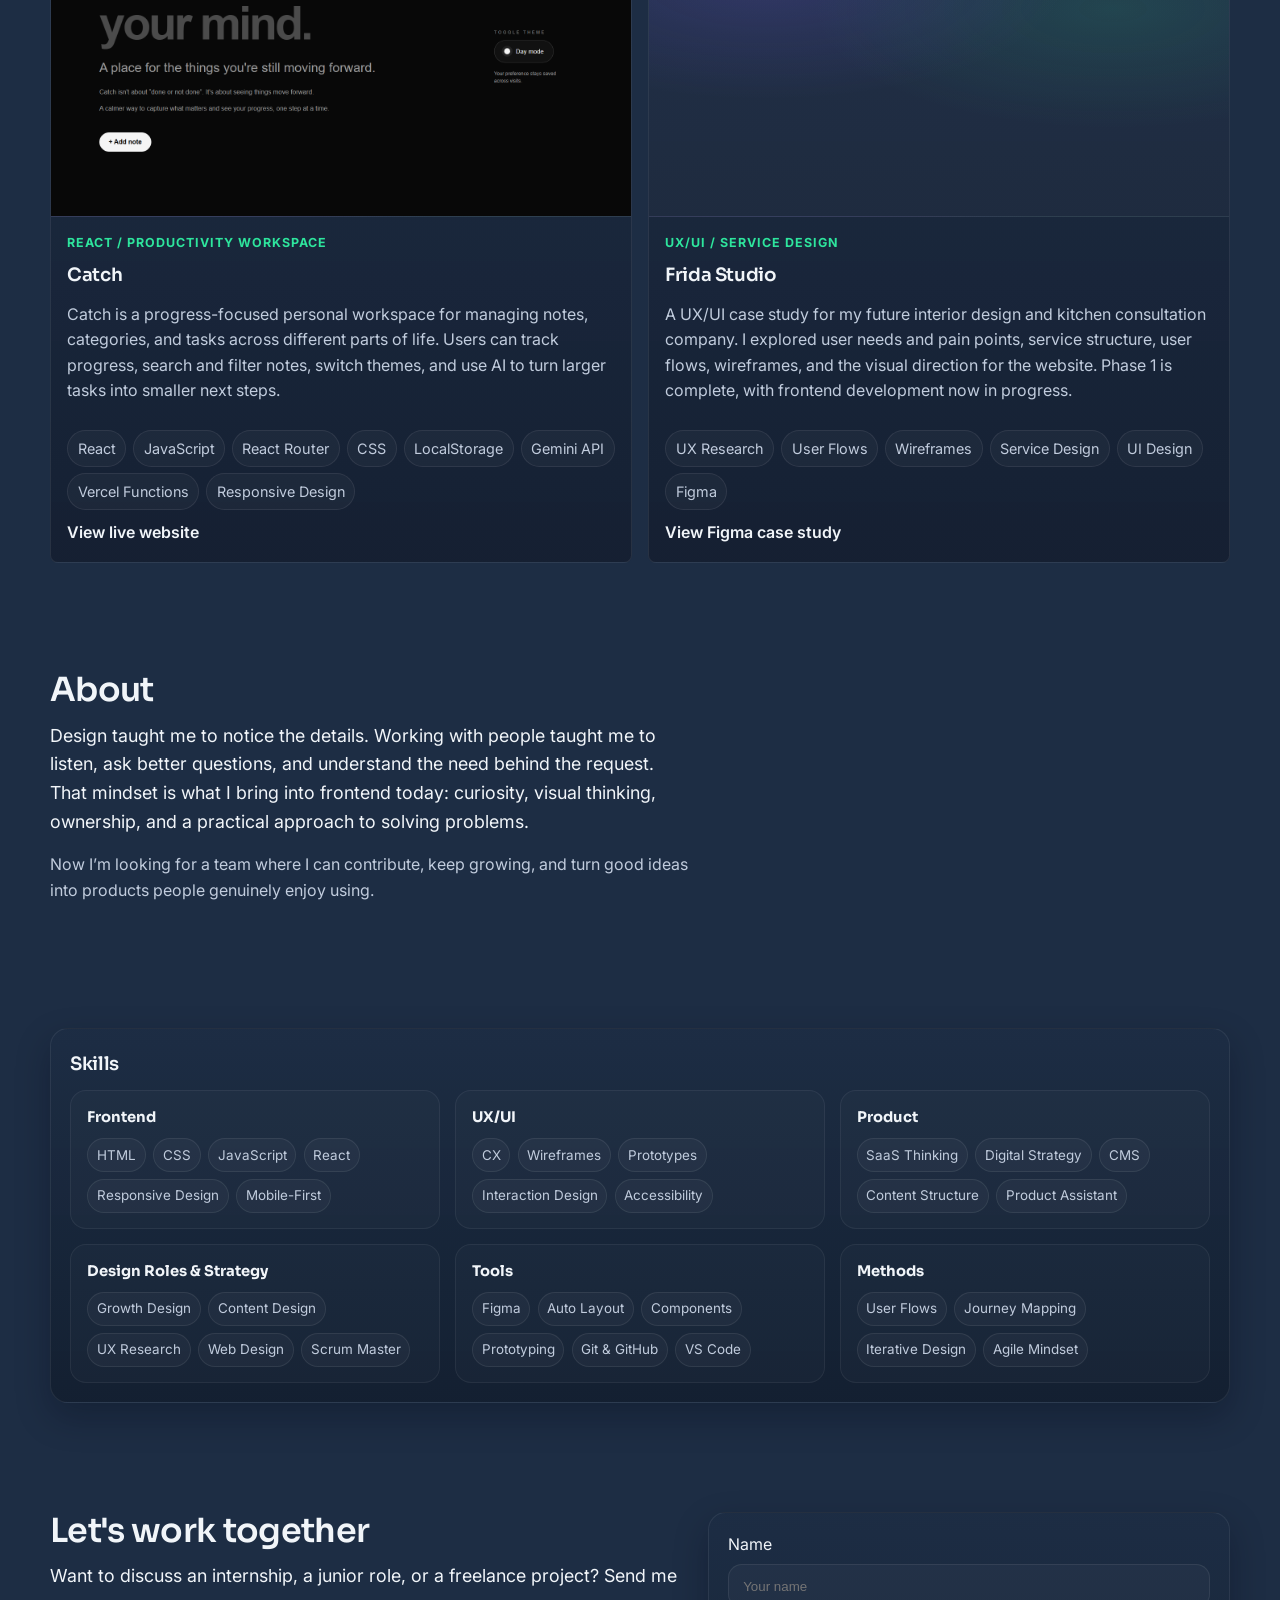
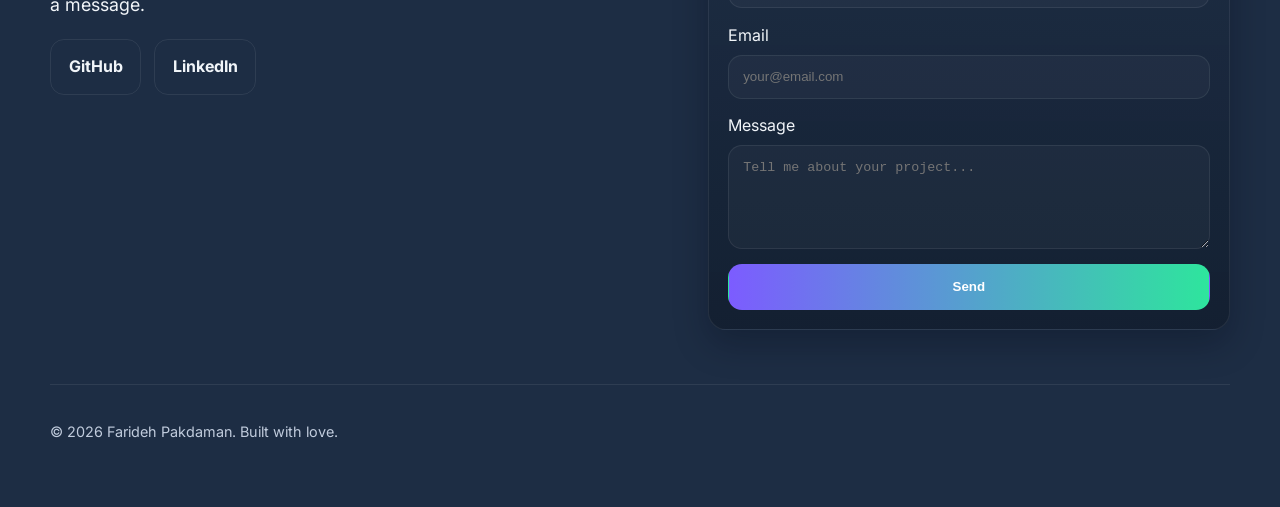
==== commit 8d657b67: "Add Frida Studio case study project" ====
--- a/index.html
+++ b/index.html
@@ -3,7 +3,7 @@
   <head>
     <meta charset="UTF-8" />
     <meta name="viewport" content="width=device-width, initial-scale=1.0" />
-    <title>Farideh Pakdaman — Frontend & UX/UI</title>
+    <title>Frida Pakdaman — Frontend & UX/UI</title>
 
     <!-- Fonts -->
     <link rel="preconnect" href="https://fonts.googleapis.com" />
@@ -55,9 +55,10 @@
             <span class="accent">from concept to code.</span>
           </h1>
           <p class="lead">
-            I'm a Frontend Developer & UX/UI Designer studying at Nackademin.
-            With a background in architecture and visual design, I create clean,
-            user-centered interfaces and build them with modern frontend tools.
+            I’m a Frontend Developer with a background in architecture, design,
+            and customer-focused work. I build responsive interfaces with React,
+            bringing together code, UX/UI thinking, visual detail, and a strong
+            understanding of what people actually need from digital products..
           </p>
 
           <div class="hero__cta">
@@ -98,16 +99,17 @@
           </div>
 
           <div class="hero__note">
-            <p class="hero__note-kicker">Open to LIA / Internship</p>
-            <p class="hero__note-text">
-              Based in Stockholm, creating calm digital experiences through
-              UX/UI and frontend craft.
+            <p class="hero__note-kicker">
+              Junior Frontend Developer · Open to LIA, Internship & Junior
+              Opportunities
             </p>
+            <p class="hero__note-text">Based in Stockholm.</p>
             <div class="hero__skills" aria-label="Core skills">
               <span>Figma</span>
               <span>HTML/CSS</span>
               <span>JavaScript</span>
               <span>React</span>
+              <span>TypeScript</span>
             </div>
           </div>
         </div>
@@ -193,8 +195,6 @@
                 <span class="chip">JavaScript</span>
                 <span class="chip">Strapi</span>
                 <span class="chip">Axios</span>
-                <span class="chip">GSAP</span>
-                <span class="chip">SQLite</span>
                 <span class="chip">REST API</span>
               </div>
               <a
@@ -248,631 +248,53 @@
               >
             </div>
           </article>
-        </div>
-      </section>
-
-      <!-- Case Study — Frida Studio -->
-      <section id="case-frida" class="section container">
-        <div class="section__head">
-          <h2>Case Study — Frida Studio</h2>
-          <p class="muted">
-            Service website for a Scandinavian interior & kitchen design studio.
-          </p>
-        </div>
-
-        <div class="two-col case-study">
-          <div class="content-stack case-study__main">
-            <div class="card case-node case-node--overview">
-              <h3>Overview</h3>
+
+          <article class="project">
+            <a
+              class="project__thumb project__thumb--video"
+              href="https://www.figma.com/design/5IrA8pKhsXyzNtsb5sLPWa/ReadOnlycase-study-2026-08-13?node-id=0-1&amp;t=VuBFuwVH6ku0TAVI-1"
+              target="_blank"
+              rel="noopener"
+              aria-label="Open the Frida Studio UX case study in Figma"
+            >
+              <video
+                src="media/frida-studio-reel.mp4"
+                autoplay
+                muted
+                loop
+                playsinline
+                preload="metadata"
+                disablepictureinpicture
+                aria-hidden="true"
+              ></video>
+            </a>
+            <div class="project__body">
+              <p class="project__eyebrow">UX/UI / Service Design</p>
+              <h3>Frida Studio</h3>
               <p class="muted">
-                A clean service website focused on trust, clarity, and
-                conversion.
+                A UX/UI case study for my future interior design and kitchen
+                consultation company. I explored user needs and pain points,
+                service structure, user flows, wireframes, and the visual
+                direction for the website. Phase 1 is complete, with frontend
+                development now in progress.
               </p>
-
-              <div class="chips">
-                <span class="chip"
-                  ><strong>Role:</strong> UX/UI + Frontend</span
-                >
-                <span class="chip"
-                  ><strong>Tools:</strong> Figma, HTML/CSS, JS</span
-                >
-                <span class="chip"
-                  ><strong>Goal:</strong> Increase consultation bookings</span
-                >
-              </div>
-            </div>
-
-            <div class="card case-node case-node--problem">
-              <h3>Problem</h3>
-              <p class="muted">
-                Users feel overwhelmed when choosing design services. The site
-                needed clearer services, stronger trust signals, and a simple
-                path to contact.
-              </p>
-            </div>
-
-            <div class="card case-node case-node--process">
-              <h3>Process</h3>
-              <div class="bullets">
-                <div class="bullet">
-                  <span class="bullet__dot"></span>
-                  <p>
-                    <strong>User intent:</strong> Identify urgency and questions
-                    before booking.
-                  </p>
-                </div>
-                <div class="bullet">
-                  <span class="bullet__dot"></span>
-                  <p>
-                    <strong>Information hierarchy:</strong> Services → proof →
-                    CTA, in that order.
-                  </p>
-                </div>
-                <div class="bullet">
-                  <span class="bullet__dot"></span>
-                  <p>
-                    <strong>Iteration:</strong> Wireframes → UI → small copy
-                    improvements.
-                  </p>
-                </div>
-              </div>
-            </div>
-
-            <div class="card case-node case-node--solution">
-              <h3>Solution</h3>
-              <ul class="list">
-                <li>
-                  <span>Trust</span
-                  ><span>Experience + testimonials + portfolio proof</span>
-                </li>
-                <li>
-                  <span>Clarity</span
-                  ><span>Clear services with short benefits</span>
-                </li>
-                <li>
-                  <span>Conversion</span
-                  ><span>Strong CTA: “Book a consultation”</span>
-                </li>
-              </ul>
-            </div>
-
-            <div class="card case-node case-node--artifacts">
-              <!-- Design process orbit -->
-              <div id="orbit-journey" class="case-artifacts">
-                <div class="orbit">
-                  <div class="orbit__stage">
-                    <div class="orbit__wrapper orbit__wrapper--artifact">
-                      <div class="orbit__center">
-                        <div class="orbit__core"></div>
-                        <div class="orbit__ring orbit__ring--one"></div>
-                        <div class="orbit__ring orbit__ring--two"></div>
-                        <div class="orbit__label">
-                          <span>Frida Studio</span>
-                          <small>Design Artifacts</small>
-                        </div>
-                      </div>
-
-                      <div class="orbit__path orbit__path--artifact"></div>
-
-                      <button
-                        class="orbit__node orbit__node--1"
-                        type="button"
-                        data-orbit="persona"
-                        aria-label="01 Persona"
-                      >
-                        <span class="orbit__node-number">01</span>
-                        <span class="orbit__node-arrow">&rarr;</span>
-                        <span class="orbit__node-text">Persona</span>
-                      </button>
-
-                      <button
-                        class="orbit__node orbit__node--2"
-                        type="button"
-                        data-orbit="client-journey"
-                        aria-label="02 Client Journey"
-                      >
-                        <span class="orbit__node-number">02</span>
-                        <span class="orbit__node-arrow">&rarr;</span>
-                        <span class="orbit__node-text">Client Journey</span>
-                      </button>
-
-                      <button
-                        class="orbit__node orbit__node--3"
-                        type="button"
-                        data-orbit="storyboard"
-                        aria-label="03 Storyboard"
-                      >
-                        <span class="orbit__node-number">03</span>
-                        <span class="orbit__node-arrow">&rarr;</span>
-                        <span class="orbit__node-text">Storyboard</span>
-                      </button>
-
-                      <button
-                        class="orbit__node orbit__node--4"
-                        type="button"
-                        data-orbit="site-structure"
-                        aria-label="04 Site Structure"
-                      >
-                        <span class="orbit__node-number">04</span>
-                        <span class="orbit__node-arrow">&rarr;</span>
-                        <span class="orbit__node-text">Site Structure</span>
-                      </button>
-
-                      <button
-                        class="orbit__node orbit__node--5"
-                        type="button"
-                        data-orbit="responsive-design"
-                        aria-label="05 Responsive Design"
-                      >
-                        <span class="orbit__node-number">05</span>
-                        <span class="orbit__node-arrow">&rarr;</span>
-                        <span class="orbit__node-text">Responsive Design</span>
-                      </button>
-
-                      <button
-                        class="orbit__node orbit__node--6"
-                        type="button"
-                        data-orbit="design-system"
-                        aria-label="06 Design System"
-                      >
-                        <span class="orbit__node-number">06</span>
-                        <span class="orbit__node-arrow">&rarr;</span>
-                        <span class="orbit__node-text">Design System</span>
-                      </button>
-
-                      <button
-                        class="orbit__node orbit__node--7"
-                        type="button"
-                        data-orbit="ui-component"
-                        aria-label="07 UI Component"
-                      >
-                        <span class="orbit__node-number">07</span>
-                        <span class="orbit__node-arrow">&rarr;</span>
-                        <span class="orbit__node-text">UI Component</span>
-                      </button>
-
-                      <!-- Artifact preview card -->
-                      <div
-                        class="orbit-info orbit-info--overlay card"
-                        aria-hidden="true"
-                      >
-                        <button
-                          class="orbit-info__close"
-                          aria-label="Close artifact card"
-                          type="button"
-                        >
-                          &times;
-                        </button>
-                        <div class="orbit-content" id="persona">
-                          <p class="orbit-info__eyebrow">01 / Persona</p>
-                          <h3>Our Clients</h3>
-                          <p class="orbit-info__lead">
-                            Homeowners seeking professional design help to
-                            increase property value
-                          </p>
-                          <button
-                            class="artifact-thumb orbit-content__preview"
-                            type="button"
-                            data-img="images/Persona.jpg"
-                          >
-                            <img
-                              src="images/Persona.jpg"
-                              alt="Persona board for Frida Studio"
-                            />
-                          </button>
-
-                          <div class="orbit-copy-grid">
-                            <div
-                              class="orbit-copy-block orbit-copy-block--full"
-                            >
-                              <h4>Sarah Nielsen</h4>
-                              <p class="muted">Homeowner, 42 years old</p>
-                            </div>
-
-                            <div class="orbit-copy-block">
-                              <h5>Demographics</h5>
-                              <ul>
-                                <li>Age: 30-60</li>
-                                <li>Urban homeowner</li>
-                                <li>Not a design expert</li>
-                                <li>Values professional guidance</li>
-                              </ul>
-                            </div>
-
-                            <div class="orbit-copy-block">
-                              <h5>Context</h5>
-                              <ul>
-                                <li>Preparing to sell home</li>
-                                <li>Emotionally stressed</li>
-                                <li>Limited design knowledge</li>
-                                <li>Seeking trustworthy experts</li>
-                              </ul>
-                            </div>
-
-                            <div class="orbit-copy-block">
-                              <h5>Goals</h5>
-                              <ul>
-                                <li>Sell house faster</li>
-                                <li>Increase property value</li>
-                                <li>Redesign outdated kitchen</li>
-                                <li>Prepare rental property</li>
-                              </ul>
-                            </div>
-
-                            <div class="orbit-copy-block">
-                              <h5>Needs</h5>
-                              <ul>
-                                <li>Clear service offerings</li>
-                                <li>Proof of expertise</li>
-                                <li>Before/after examples</li>
-                                <li>Easy booking process</li>
-                              </ul>
-                            </div>
-                          </div>
-
-                          <blockquote class="orbit-quote">
-                            “I want my home to look modern and appealing to
-                            buyers, but I don't know where to start. I need
-                            someone I can trust who has done this before.”
-                          </blockquote>
-                        </div>
-
-                        <div class="orbit-content" id="client-journey">
-                          <p class="orbit-info__eyebrow">02 / Client Journey</p>
-                          <h3>Client Journey</h3>
-                          <p class="orbit-info__lead">
-                            Mapping the emotional path from uncertainty to
-                            confidence.
-                          </p>
-                          <button
-                            class="artifact-thumb orbit-content__preview"
-                            type="button"
-                            data-img="images/Client journey.jpg"
-                          >
-                            <img
-                              src="images/Client journey.jpg"
-                              alt="Client journey map for Frida Studio"
-                            />
-                          </button>
-                          <p class="muted">
-                            This artifact highlights how the client moves
-                            through different stages: recognizing a need,
-                            searching for help, comparing options, building
-                            trust, and finally feeling ready to make contact.
-                          </p>
-                          <p class="muted">
-                            It helped define where the website should reassure,
-                            inform, and guide the user toward booking a
-                            consultation.
-                          </p>
-                          <div class="orbit-copy-grid orbit-copy-grid--steps">
-                            <div class="orbit-copy-block">
-                              <h5>01</h5>
-                              <p>Problem awareness<br />Stressed</p>
-                            </div>
-                            <div class="orbit-copy-block">
-                              <h5>02</h5>
-                              <p>Search<br />Uncertain</p>
-                            </div>
-                            <div class="orbit-copy-block">
-                              <h5>03</h5>
-                              <p>Discovery<br />Curious</p>
-                            </div>
-                            <div class="orbit-copy-block">
-                              <h5>04</h5>
-                              <p>Exploration<br />Interested</p>
-                            </div>
-                            <div class="orbit-copy-block">
-                              <h5>05</h5>
-                              <p>Trust Building<br />Confident</p>
-                            </div>
-                            <div class="orbit-copy-block">
-                              <h5>06</h5>
-                              <p>Action<br />Motivated</p>
-                            </div>
-                            <div class="orbit-copy-block">
-                              <h5>07</h5>
-                              <p>Resolution<br />Satisfied</p>
-                            </div>
-                          </div>
-                          <div class="orbit-quote">
-                            Our approach: build trust through portfolio examples
-                            and make consultation booking simple and safe.
-                          </div>
-                        </div>
-
-                        <div class="orbit-content" id="storyboard">
-                          <p class="orbit-info__eyebrow">03 / Storyboard</p>
-                          <h3>Storyboard</h3>
-                          <button
-                            class="artifact-thumb orbit-content__preview orbit-content__preview--dark"
-                            type="button"
-                            data-img="images/Story board.jpg"
-                          >
-                            <img
-                              src="images/Story board.jpg"
-                              alt="Storyboard for Frida Studio"
-                            />
-                          </button>
-                          <p class="orbit-info__lead">
-                            Visualizing the user's real-life situation and
-                            motivations.
-                          </p>
-                          <p class="muted">
-                            The storyboard translates the service into a human
-                            scenario. It shows how a homeowner feels before,
-                            during, and after discovering Frida Studio.
-                          </p>
-                          <p class="muted">
-                            This made it easier to design a website that feels
-                            relevant, clear, and emotionally connected to the
-                            user's needs.
-                          </p>
-                          <div class="orbit-copy-grid">
-                            <div class="orbit-copy-block">
-                              <h5>1</h5>
-                              <p>The Problem<br />Frustrated & Worried</p>
-                            </div>
-                            <div class="orbit-copy-block">
-                              <h5>2</h5>
-                              <p>Searching for Help<br />Hopeful</p>
-                            </div>
-                            <div class="orbit-copy-block">
-                              <h5>3</h5>
-                              <p>First Impression<br />Impressed</p>
-                            </div>
-                            <div class="orbit-copy-block">
-                              <h5>4</h5>
-                              <p>Exploring Services<br />Interested</p>
-                            </div>
-                            <div class="orbit-copy-block">
-                              <h5>5</h5>
-                              <p>Taking Action<br />Confident</p>
-                            </div>
-                            <div class="orbit-copy-block">
-                              <h5>6</h5>
-                              <p>The Result<br />Satisfied & Relieved</p>
-                            </div>
-                          </div>
-                        </div>
-
-                        <div class="orbit-content" id="site-structure">
-                          <p class="orbit-info__eyebrow">04 / Site Structure</p>
-                          <h3>Site Structure</h3>
-                          <button
-                            class="artifact-thumb orbit-content__preview"
-                            type="button"
-                            data-img="images/Site Structure.jpg"
-                          >
-                            <img
-                              src="images/Site Structure.jpg"
-                              alt="Site structure diagram for Frida Studio"
-                            />
-                          </button>
-                          <p class="orbit-info__lead">
-                            Creating a clear information hierarchy for better
-                            navigation.
-                          </p>
-                          <p class="muted">
-                            The site structure defines how content is organized
-                            across the website, helping users quickly understand
-                            services, trust signals, and the path to contact.
-                          </p>
-                          <p class="muted">
-                            It ensures that the experience feels intuitive and
-                            that important content appears in the right order.
-                          </p>
-                          <div class="orbit-copy-grid">
-                            <div class="orbit-copy-block">
-                              <h5>Root</h5>
-                              <p>Home anchors the full experience.</p>
-                            </div>
-                            <div class="orbit-copy-block">
-                              <h5>Main Pages</h5>
-                              <p>
-                                About, Services, Portfolio, Process, Contact.
-                              </p>
-                            </div>
-                            <div class="orbit-copy-block">
-                              <h5>Priority</h5>
-                              <p>Services and portfolio are surfaced early.</p>
-                            </div>
-                            <div class="orbit-copy-block">
-                              <h5>CTA Focus</h5>
-                              <p>Contact remains accessible from every page.</p>
-                            </div>
-                          </div>
-                        </div>
-
-                        <div class="orbit-content" id="responsive-design">
-                          <p class="orbit-info__eyebrow">
-                            05 / Responsive Design
-                          </p>
-                          <h3>Responsive Design</h3>
-                          <button
-                            class="artifact-thumb orbit-content__preview"
-                            type="button"
-                            data-img="images/Responsive design.jpg"
-                          >
-                            <img
-                              src="images/Responsive design.jpg"
-                              alt="Responsive layouts for Frida Studio"
-                            />
-                          </button>
-                          <p class="orbit-info__lead">
-                            Adapting the experience for different devices and
-                            screen sizes.
-                          </p>
-                          <p class="muted">
-                            This artifact explores how the layout shifts between
-                            desktop and mobile while keeping the visual balance,
-                            readability, and CTA clarity.
-                          </p>
-                          <p class="muted">
-                            The goal was to preserve a premium and calm feeling
-                            across all devices.
-                          </p>
-                          <div class="orbit-copy-grid">
-                            <div class="orbit-copy-block">
-                              <h5>Desktop</h5>
-                              <p>
-                                Two-column layout, larger spacing, expanded
-                                navigation.
-                              </p>
-                            </div>
-                            <div class="orbit-copy-block">
-                              <h5>Tablet</h5>
-                              <p>
-                                Flexible grid layout with simpler visual rhythm.
-                              </p>
-                            </div>
-                            <div class="orbit-copy-block">
-                              <h5>Mobile</h5>
-                              <p>
-                                Single-column flow, larger tap targets, focused
-                                CTA.
-                              </p>
-                            </div>
-                          </div>
-                        </div>
-
-                        <div class="orbit-content" id="design-system">
-                          <p class="orbit-info__eyebrow">06 / Design System</p>
-                          <h3>Design System</h3>
-                          <button
-                            class="artifact-thumb orbit-content__preview"
-                            type="button"
-                            data-img="images/Design system.jpg"
-                          >
-                            <img
-                              src="images/Design system.jpg"
-                              alt="Design system board for Frida Studio"
-                            />
-                          </button>
-                          <p class="orbit-info__lead">
-                            Establishing a consistent visual language across the
-                            project.
-                          </p>
-                          <p class="muted">
-                            The design system includes colors, typography,
-                            spacing, and reusable interface rules.
-                          </p>
-                          <p class="muted">
-                            It helped keep the brand expression elegant,
-                            cohesive, and easy to scale through the different
-                            sections of the website.
-                          </p>
-                          <div class="orbit-copy-grid">
-                            <div class="orbit-copy-block">
-                              <h5>Palette</h5>
-                              <p>
-                                Warm white, soft beige, muted green, charcoal.
-                              </p>
-                            </div>
-                            <div class="orbit-copy-block">
-                              <h5>Typography</h5>
-                              <p>
-                                Elegant serif paired with a clean sans-serif.
-                              </p>
-                            </div>
-                            <div
-                              class="orbit-copy-block orbit-copy-block--full"
-                            >
-                              <h5>Feeling</h5>
-                              <p>
-                                Calm, refined, welcoming, and easy to trust.
-                              </p>
-                            </div>
-                          </div>
-                        </div>
-
-                        <div class="orbit-content" id="ui-component">
-                          <p class="orbit-info__eyebrow">07 / UI Component</p>
-                          <h3>UI Component</h3>
-                          <button
-                            class="artifact-thumb orbit-content__preview"
-                            type="button"
-                            data-img="images/UI component.jpg"
-                          >
-                            <img
-                              src="images/UI component.jpg"
-                              alt="UI components board for Frida Studio"
-                            />
-                          </button>
-                          <p class="orbit-info__lead">
-                            Defining reusable interface pieces for a polished
-                            user experience.
-                          </p>
-                          <p class="muted">
-                            This artifact focuses on the smaller building blocks
-                            of the interface, such as buttons, cards, labels,
-                            and layout elements.
-                          </p>
-                          <p class="muted">
-                            Reusable components strengthen consistency and make
-                            the final design feel more professional and
-                            deliberate.
-                          </p>
-                          <div class="orbit-copy-grid">
-                            <div class="orbit-copy-block">
-                              <h5>Buttons</h5>
-                              <p>
-                                Primary, secondary, and text actions with clear
-                                hierarchy.
-                              </p>
-                            </div>
-                            <div class="orbit-copy-block">
-                              <h5>Card Styles</h5>
-                              <p>
-                                Simple presentation blocks for projects and
-                                service content.
-                              </p>
-                            </div>
-                            <div
-                              class="orbit-copy-block orbit-copy-block--full"
-                            >
-                              <h5>Spacing System</h5>
-                              <p>
-                                Consistent small-to-large spacing rhythm across
-                                the UI.
-                              </p>
-                            </div>
-                          </div>
-                        </div>
-                      </div>
-                    </div>
-                  </div>
-                </div>
-              </div>
-            </div>
-
-            <div class="card case-node case-node--result case-node--summary">
-              <h3>Result & Learnings</h3>
-              <p class="muted">
-                The site communicates value faster and guides users to contact
-                with less friction. Biggest learning: clear hierarchy + proof
-                beats long text.
-              </p>
-            </div>
-          </div>
-
-          <aside class="aside case-study__aside">
-            <div class="card">
-              <h3>Case study snapshot</h3>
-              <ul class="list">
-                <li><span>Role</span><span>UX/UI + Frontend</span></li>
-                <li>
-                  <span>Focus</span><span>Trust, clarity, booking flow</span>
-                </li>
-                <li>
-                  <span>Tools</span><span>Figma, HTML, CSS, JavaScript</span>
-                </li>
-              </ul>
-              <a class="btn btn--ghost btn--full" href="#contact"
-                >Contact about this project</a
+              <div class="project__tags">
+                <span class="chip">UX Research</span>
+                <span class="chip">User Flows</span>
+                <span class="chip">Wireframes</span>
+                <span class="chip">Service Design</span>
+                <span class="chip">UI Design</span>
+                <span class="chip">Figma</span>
+              </div>
+              <a
+                class="project__link"
+                href="https://www.figma.com/design/5IrA8pKhsXyzNtsb5sLPWa/ReadOnlycase-study-2026-08-13?node-id=0-1&amp;t=VuBFuwVH6ku0TAVI-1"
+                target="_blank"
+                rel="noopener"
+                >View Figma case study</a
               >
             </div>
-          </aside>
+          </article>
         </div>
       </section>
 
@@ -883,14 +305,14 @@
           <div>
             <h2>About</h2>
             <p class="lead">
-              I turn ideas into intuitive digital experiences—blending design
-              thinking, frontend skills, and a passion for clarity and visual
-              harmony.
+            Design taught me to notice the details. Working with people taught me to listen, ask better questions, and understand the need behind the request.
+
+That mindset is what I bring into frontend today: curiosity, visual thinking, ownership, and a practical approach to solving problems.
+
+
+            <p class="muted">
+              Now I’m looking for a team where I can contribute, keep growing, and turn good ideas into products people genuinely enjoy using.
             </p>
-            <p class="muted">
-              My architecture background gives me a strong sense of structure,
-              layout, and user flow. I enjoy building interfaces that feel
-              simple, intentional, and accessible.
             </p>
           </div>
         </div>
@@ -907,7 +329,7 @@
                 <div class="chips">
                   <span class="chip">HTML</span>
                   <span class="chip">CSS</span>
-                  <span class="chip">Flexbox &amp; Grid</span>
+
                   <span class="chip">JavaScript </span>
                   <span class="chip">React</span>
                   <span class="chip">Responsive Design</span>
@@ -920,7 +342,7 @@
                   <span class="chip">CX</span>
                   <span class="chip">Wireframes</span>
                   <span class="chip">Prototypes</span>
-                  <span class="chip">IA</span>
+
                   <span class="chip">Interaction Design</span>
                   <span class="chip">Accessibility</span>
                 </div>
@@ -1046,23 +468,6 @@
         © <span id="year"></span> Farideh Pakdaman. Built with love.
       </p>
     </footer>
-
-    <!-- Image Lightbox Modal (for artifacts) -->
-    <div
-      id="img-modal"
-      class="img-modal"
-      aria-hidden="true"
-      role="dialog"
-      aria-label="Image preview"
-    >
-      <div class="img-modal__overlay" data-img-close></div>
-      <div class="img-modal__dialog">
-        <button class="img-modal__close" aria-label="Close image" type="button">
-          ✕
-        </button>
-        <img id="img-modal-img" src="" alt="Preview" />
-      </div>
-    </div>
 
     <!-- Resume Modal -->
     <div
--- a/styles.css
+++ b/styles.css
@@ -414,7 +414,7 @@
   gap: 1rem;
 }
 .grid--projects {
-  grid-template-columns: repeat(3, minmax(0, 1fr));
+  grid-template-columns: repeat(2, minmax(0, 1fr));
 }
 .project {
   border: 1px solid rgba(255, 255, 255, 0.08);
@@ -455,12 +455,16 @@
   overflow: hidden;
 }
 
-/* Project images */
-.project__thumb img {
+/* Project media */
+.project__thumb img,
+.project__thumb video {
   width: 100%;
   height: 100%;
   object-fit: cover;
   display: block;
+}
+.project__thumb--video video {
+  pointer-events: none;
 }
 .project__thumb--logo {
   padding: 1.2rem;
@@ -516,155 +520,6 @@
   grid-template-columns: minmax(0, 1.1fr) minmax(300px, 0.9fr);
   gap: 1rem;
   align-items: start;
-}
-.content-stack {
-  display: grid;
-  gap: 0.9rem;
-}
-.aside {
-  display: grid;
-  gap: 0.9rem;
-}
-.bullets {
-  display: grid;
-  gap: 0.8rem;
-  margin-top: 1.2rem;
-}
-.bullet {
-  display: flex;
-  gap: 0.7rem;
-  align-items: flex-start;
-}
-.bullet__dot {
-  width: 10px;
-  height: 10px;
-  border-radius: 999px;
-  background: var(--accent);
-  margin-top: 0.35rem;
-  box-shadow: 0 0 0 6px var(--accent-soft);
-}
-.list {
-  list-style: none;
-  padding: 0;
-  margin: 0.9rem 0 0;
-  display: grid;
-  gap: 0.7rem;
-}
-.list li {
-  display: flex;
-  justify-content: space-between;
-  gap: 1rem;
-  color: var(--muted);
-}
-.list li span:last-child {
-  color: var(--text);
-  font-weight: 600;
-}
-.list li a {
-  color: var(--text);
-}
-
-.case-study {
-  align-items: start;
-  grid-template-columns: minmax(0, 760px) minmax(280px, 340px);
-  justify-content: space-between;
-}
-.case-study__main {
-  min-width: 0;
-}
-.case-study__aside {
-  position: sticky;
-  top: 92px;
-}
-
-/* Frida case study styling */
-#case-frida .case-node {
-  background: linear-gradient(
-    180deg,
-    rgba(255, 255, 255, 0.02),
-    rgba(255, 255, 255, 0.01)
-  );
-  border: 1px solid rgba(255, 255, 255, 0.06);
-  border-radius: 16px;
-  padding: 1rem 1.1rem;
-  box-shadow: 0 14px 30px rgba(2, 6, 23, 0.22);
-  transition:
-    transform 200ms ease,
-    box-shadow 200ms ease;
-}
-
-#case-frida .case-node h3 {
-  font-family: var(--font-head);
-  font-weight: 700;
-  letter-spacing: -0.01em;
-  margin: 0 0 0.5rem 0;
-  color: var(--text);
-}
-
-#case-frida .case-node p,
-#case-frida .case-node .list {
-  color: var(--muted);
-}
-
-#case-frida .case-node:hover {
-  transform: translateY(-2px);
-  box-shadow: 0 18px 34px rgba(2, 6, 23, 0.28);
-}
-
-/* Case study card colors */
-#case-frida .case-node--overview {
-  background: linear-gradient(
-    180deg,
-    rgba(124, 92, 255, 0.06),
-    rgba(124, 92, 255, 0.02)
-  );
-  border-color: rgba(124, 92, 255, 0.14);
-}
-#case-frida .case-node--problem {
-  background: linear-gradient(
-    180deg,
-    rgba(255, 255, 255, 0.02),
-    rgba(255, 255, 255, 0.01)
-  );
-  border-left: 4px solid rgba(239, 68, 68, 0.18); /* Problem card accent */
-}
-#case-frida .case-node--process {
-  background: linear-gradient(
-    180deg,
-    rgba(46, 229, 157, 0.06),
-    rgba(46, 229, 157, 0.02)
-  );
-  border-color: rgba(46, 229, 157, 0.12);
-}
-#case-frida .case-node--solution {
-  background: linear-gradient(
-    180deg,
-    rgba(124, 92, 255, 0.05),
-    rgba(46, 229, 157, 0.02)
-  );
-  border-color: rgba(124, 92, 255, 0.08);
-}
-#case-frida .case-node--artifacts {
-  background: linear-gradient(
-    180deg,
-    rgba(255, 255, 255, 0.02),
-    rgba(255, 255, 255, 0.01)
-  );
-  border-style: dashed;
-}
-#case-frida .case-node--result {
-  background: linear-gradient(
-    180deg,
-    rgba(46, 229, 157, 0.05),
-    rgba(124, 92, 255, 0.02)
-  );
-  border-color: rgba(46, 229, 157, 0.12);
-}
-
-@media (max-width: 980px) {
-  #case-frida .case-node {
-    padding: 0.85rem;
-  }
 }
 
 /* Resume */
@@ -814,9 +669,6 @@
   }
   .two-col {
     grid-template-columns: 1fr;
-  }
-  .case-study__aside {
-    position: static;
   }
   .resume {
     grid-template-columns: 1fr;
@@ -931,1389 +783,3 @@
     transform: translate(3vmax, -3vmax) scale(1.05);
   }
 }
-
-/* Artifacts gallery */
-.artifacts-gallery {
-  display: grid;
-  grid-template-columns: repeat(auto-fit, minmax(120px, 1fr));
-  gap: 0.6rem;
-  margin-top: 0.9rem;
-}
-.artifact-thumb {
-  border: 1px solid var(--border);
-  background: rgba(255, 255, 255, 0.02);
-  padding: 0;
-  border-radius: 10px;
-  overflow: hidden;
-  cursor: pointer;
-}
-.artifact-thumb img {
-  display: block;
-  width: 100%;
-  height: 140px; /* Larger thumbnail for clearer previews */
-  object-fit: cover;
-  image-rendering: auto;
-}
-
-/* Simple image lightbox modal */
-.img-modal {
-  position: fixed;
-  inset: 0;
-  display: none;
-  align-items: center;
-  justify-content: center;
-  z-index: 3000;
-}
-.img-modal.is-open {
-  display: flex;
-}
-.img-modal__overlay {
-  position: absolute;
-  inset: 0;
-  background: rgba(2, 6, 23, 0.6);
-  backdrop-filter: blur(4px);
-}
-.img-modal__dialog {
-  position: relative;
-  max-width: 92%;
-  max-height: 86vh;
-  border-radius: 10px;
-  padding: 12px;
-  background: rgba(12, 16, 22, 0.9);
-  display: flex;
-  align-items: center;
-  justify-content: center;
-}
-.img-modal__dialog img {
-  max-width: 92vw;
-  max-height: 92vh;
-  width: auto;
-  height: auto;
-  object-fit: contain; /* Keep the full image visible */
-  border-radius: 8px;
-}
-.img-modal__close {
-  position: absolute;
-  right: 8px;
-  top: 8px;
-  background: transparent;
-  border: none;
-  color: var(--text);
-  font-size: 1.1rem;
-  cursor: pointer;
-}
-
-@media (max-width: 600px) {
-  .artifact-thumb img {
-    height: 72px;
-  }
-}
-
-/* =========================
-   Design process orbit
-========================= */
-
-.orbit--center-card {
-  margin-top: 2rem;
-}
-
-.orbit__stage {
-  position: relative;
-  min-height: 760px;
-  display: flex;
-  justify-content: center;
-  align-items: flex-start;
-}
-
-.orbit__wrapper--artifact {
-  position: relative;
-  width: 100%;
-  max-width: 860px;
-  min-height: 760px;
-  display: flex;
-  align-items: flex-start;
-  justify-content: center;
-}
-
-.orbit__center {
-  position: absolute;
-  top: 140px;
-  width: 150px;
-  height: 150px;
-  border-radius: 50%;
-  display: grid;
-  place-items: center;
-  z-index: 3;
-}
-
-.orbit__core {
-  width: 74px;
-  height: 74px;
-  border-radius: 50%;
-  background: radial-gradient(
-    circle at 30% 30%,
-    rgba(255, 255, 255, 0.95),
-    rgba(181, 156, 255, 0.95) 34%,
-    rgba(104, 111, 255, 0.82) 64%,
-    rgba(29, 185, 177, 0.48) 100%
-  );
-  box-shadow:
-    0 0 28px rgba(124, 132, 255, 0.45),
-    0 0 70px rgba(124, 132, 255, 0.28),
-    0 0 120px rgba(20, 184, 166, 0.14);
-  animation: orbitPulse 3.5s ease-in-out infinite;
-}
-
-.orbit__ring {
-  position: absolute;
-  border-radius: 50%;
-  border: 1px solid rgba(255, 255, 255, 0.12);
-}
-
-.orbit__ring--one {
-  width: 116px;
-  height: 116px;
-  animation: orbitPing 3s ease-out infinite;
-}
-
-.orbit__ring--two {
-  width: 150px;
-  height: 150px;
-  animation: orbitPing 3s ease-out infinite 1.3s;
-}
-
-.orbit__label {
-  position: absolute;
-  text-align: center;
-  color: #fff;
-  pointer-events: none;
-}
-
-.orbit__label span {
-  display: block;
-  font-family: "Sora", sans-serif;
-  font-size: 1rem;
-  font-weight: 700;
-  letter-spacing: 0.02em;
-  margin-top: 8.5rem;
-}
-
-.orbit__label small {
-  display: block;
-  color: rgba(255, 255, 255, 0.66);
-  font-size: 0.8rem;
-  margin-top: 0.25rem;
-}
-
-.orbit__path--artifact {
-  margin-top: 58px;
-  width: 470px;
-  height: 470px;
-  border-radius: 50%;
-  border: 1px solid rgba(255, 255, 255, 0.09);
-  box-shadow:
-    inset 0 0 40px rgba(255, 255, 255, 0.03),
-    0 0 90px rgba(88, 103, 255, 0.06);
-}
-
-.orbit__node {
-  position: absolute;
-  width: 82px;
-  height: 82px;
-  border-radius: 999px;
-  border: 1px solid rgba(255, 255, 255, 0.14);
-  background: linear-gradient(
-    180deg,
-    rgba(12, 18, 28, 0.92),
-    rgba(18, 28, 42, 0.88)
-  );
-  color: #fff;
-  display: flex;
-  flex-direction: column;
-  align-items: center;
-  justify-content: center;
-  gap: 0.15rem;
-  text-align: center;
-  cursor: pointer;
-  padding: 0.5rem;
-  z-index: 5;
-  transition:
-    transform 0.28s ease,
-    border-color 0.28s ease,
-    box-shadow 0.28s ease,
-    background 0.28s ease;
-  backdrop-filter: blur(8px);
-}
-
-.orbit__node:hover {
-  transform: scale(1.06);
-  border-color: rgba(255, 255, 255, 0.28);
-  box-shadow: 0 10px 28px rgba(108, 123, 255, 0.14);
-}
-
-.orbit__node.is-active {
-  background: rgba(255, 255, 255, 0.96);
-  color: #0f172a;
-  border-color: rgba(255, 255, 255, 0.96);
-  box-shadow:
-    0 0 20px rgba(255, 255, 255, 0.22),
-    0 0 42px rgba(117, 128, 255, 0.24);
-}
-
-.orbit__node-number {
-  font-size: 0.62rem;
-  font-weight: 700;
-  letter-spacing: 0.08em;
-  opacity: 0.8;
-}
-
-.orbit__node-arrow {
-  font-size: 0.78rem;
-  line-height: 1;
-  opacity: 0.45;
-}
-
-.orbit__node-text {
-  font-size: 0.6rem;
-  font-weight: 600;
-  line-height: 1.15;
-  max-width: 58px;
-}
-
-/* Orbit button positions */
-.orbit__node--1 {
-  top: 5%;
-  left: 50%;
-  transform: translateX(-50%);
-}
-
-.orbit__node--2 {
-  top: 15%;
-  right: 16%;
-}
-
-.orbit__node--3 {
-  top: 44%;
-  right: 8%;
-  transform: translateY(-50%);
-}
-
-.orbit__node--4 {
-  bottom: 26%;
-  right: 16%;
-}
-
-.orbit__node--5 {
-  bottom: 15%;
-  left: 50%;
-  transform: translateX(-50%);
-}
-
-.orbit__node--6 {
-  bottom: 26%;
-  left: 16%;
-}
-
-.orbit__node--7 {
-  top: 44%;
-  left: 8%;
-  transform: translateY(-50%);
-}
-
-.orbit__node--1.is-active,
-.orbit__node--5.is-active {
-  transform: translateX(-50%) scale(1.1);
-}
-
-.orbit__node--3.is-active,
-.orbit__node--7.is-active {
-  transform: translateY(-50%) scale(1.1);
-}
-
-/* Orbit preview card */
-.orbit-info--overlay {
-  position: absolute;
-  top: 520px;
-  left: 50%;
-  width: min(620px, calc(100% - 3rem));
-  min-height: auto;
-  max-height: none;
-  transform: translate(-50%, 16px);
-  z-index: 4;
-  padding: 1.1rem;
-  border-radius: 22px;
-  background:
-    linear-gradient(
-      180deg,
-      rgba(255, 255, 255, 0.03),
-      rgba(255, 255, 255, 0.012)
-    ),
-    rgba(7, 10, 18, 0.92);
-  border: 1px solid rgba(255, 255, 255, 0.11);
-  box-shadow:
-    0 22px 70px rgba(0, 0, 0, 0.35),
-    0 0 40px rgba(255, 255, 255, 0.03),
-    inset 0 1px 0 rgba(255, 255, 255, 0.03);
-  overflow: hidden;
-  opacity: 0;
-  pointer-events: none;
-  visibility: hidden;
-  transition:
-    opacity 220ms ease,
-    transform 220ms ease,
-    visibility 220ms ease;
-}
-
-.orbit-info--overlay.is-open {
-  opacity: 1;
-  pointer-events: auto;
-  visibility: visible;
-  transform: translate(-50%, 0);
-}
-
-.orbit-info--overlay::-webkit-scrollbar {
-  width: 8px;
-}
-
-.orbit-info--overlay::-webkit-scrollbar-thumb {
-  background: rgba(255, 255, 255, 0.14);
-  border-radius: 999px;
-}
-
-.orbit-info__close {
-  position: absolute;
-  top: 10px;
-  right: 10px;
-  width: 34px;
-  height: 34px;
-  border-radius: 999px;
-  border: 1px solid rgba(255, 255, 255, 0.08);
-  background: rgba(255, 255, 255, 0.04);
-  color: var(--text);
-  cursor: pointer;
-}
-
-.orbit-info__eyebrow {
-  font-size: 0.76rem;
-  text-transform: uppercase;
-  letter-spacing: 0.16em;
-  color: #a2b1ff;
-  font-weight: 700;
-  margin-bottom: 0.85rem;
-}
-
-.orbit-info__lead {
-  font-size: 0.96rem;
-  line-height: 1.6;
-  color: rgba(255, 255, 255, 0.9);
-  margin-bottom: 1rem;
-}
-
-.orbit-content {
-  display: none;
-  animation: orbitFade 0.3s ease;
-}
-
-.orbit-content.is-visible {
-  display: block;
-}
-
-.orbit-content h3 {
-  margin-bottom: 0.7rem;
-}
-
-.orbit-copy-grid {
-  display: grid;
-  grid-template-columns: 1fr 1fr;
-  gap: 0.85rem;
-  margin-top: 1rem;
-}
-
-.orbit-copy-block {
-  padding: 1.15rem;
-  border-radius: 16px;
-  background: rgba(255, 255, 255, 0.035);
-  border: 1px solid rgba(255, 255, 255, 0.06);
-}
-
-.orbit-copy-block--full {
-  grid-column: 1 / -1;
-}
-
-.orbit-copy-block h4,
-.orbit-copy-block h5 {
-  margin-bottom: 0.45rem;
-}
-
-.orbit-copy-block h5 {
-  font-size: 0.78rem;
-  letter-spacing: 0.08em;
-  text-transform: uppercase;
-  color: #a8b4ff;
-}
-
-.orbit-copy-block ul {
-  margin: 0;
-  padding-left: 1rem;
-}
-
-.orbit-copy-block li {
-  margin-bottom: 0.3rem;
-  color: rgba(255, 255, 255, 0.84);
-  font-size: 0.92rem;
-}
-
-.orbit-quote {
-  margin: 1rem 0 0;
-  padding: 0.95rem 1rem;
-  border-left: 3px solid rgba(160, 171, 255, 0.72);
-  background: rgba(255, 255, 255, 0.04);
-  color: rgba(255, 255, 255, 0.9);
-  font-style: italic;
-  border-radius: 0 16px 16px 0;
-  font-size: 0.93rem;
-}
-
-.case-artifacts {
-  position: relative;
-  padding-top: 0.2rem;
-}
-
-.case-artifacts::before {
-  content: "";
-  position: absolute;
-  inset: 90px 0 0 0;
-  background:
-    radial-gradient(
-      circle at 28% 44%,
-      rgba(91, 104, 255, 0.12),
-      transparent 28%
-    ),
-    radial-gradient(
-      circle at 68% 46%,
-      rgba(20, 184, 166, 0.08),
-      transparent 32%
-    );
-  pointer-events: none;
-  z-index: 0;
-}
-
-.case-artifacts .section__head,
-.case-artifacts .orbit {
-  position: relative;
-  z-index: 1;
-}
-
-@keyframes orbitPulse {
-  0%,
-  100% {
-    transform: scale(1);
-    opacity: 0.96;
-  }
-  50% {
-    transform: scale(1.08);
-    opacity: 1;
-  }
-}
-
-@keyframes orbitPing {
-  0% {
-    transform: scale(0.92);
-    opacity: 0.55;
-  }
-  100% {
-    transform: scale(1.18);
-    opacity: 0;
-  }
-}
-
-@keyframes orbitFade {
-  from {
-    opacity: 0;
-    transform: translateY(8px);
-  }
-  to {
-    opacity: 1;
-    transform: translateY(0);
-  }
-}
-
-/* Tablet */
-@media (max-width: 900px) {
-  .orbit__stage,
-  .orbit__wrapper--artifact {
-    min-height: 760px;
-  }
-
-  .orbit__path--artifact {
-    width: 460px;
-    height: 460px;
-  }
-
-  .orbit__node {
-    width: 94px;
-    height: 94px;
-  }
-
-  .orbit__node-text {
-    max-width: 68px;
-    font-size: 0.64rem;
-  }
-
-  .orbit-info--overlay {
-    width: 340px;
-    min-height: 320px;
-    max-height: 390px;
-    padding: 1.15rem;
-  }
-
-  .orbit-copy-grid {
-    grid-template-columns: 1fr;
-  }
-}
-
-/* Mobile */
-@media (max-width: 640px) {
-  .orbit__stage,
-  .orbit__wrapper--artifact {
-    min-height: auto;
-  }
-
-  .orbit__center,
-  .orbit__path--artifact {
-    display: none;
-  }
-
-  .orbit__wrapper--artifact {
-    display: block;
-    max-width: 100%;
-  }
-
-  .orbit__node {
-    position: static;
-    width: 100%;
-    height: auto;
-    min-height: 62px;
-    margin-bottom: 0.75rem;
-    border-radius: 18px;
-    transform: none !important;
-    flex-direction: row;
-    justify-content: flex-start;
-    gap: 0.55rem;
-    padding: 0.95rem 1rem;
-    text-align: left;
-  }
-
-  .orbit__node-number {
-    min-width: 28px;
-  }
-
-  .orbit__node-text {
-    max-width: none;
-  }
-
-  .orbit-info--overlay {
-    position: static;
-    width: 100%;
-    min-height: auto;
-    max-height: none;
-    transform: none;
-    margin-top: 1rem;
-    overflow: visible;
-  }
-
-  .orbit-copy-grid {
-    grid-template-columns: 1fr;
-  }
-}
-
-/* Orbit layout */
-.orbit__stage {
-  min-height: 1120px;
-  align-items: flex-start;
-  padding-top: 1rem;
-}
-
-.orbit__wrapper--artifact {
-  max-width: 980px;
-  min-height: 1120px;
-  align-items: flex-start;
-}
-
-.orbit__center {
-  top: 200px;
-}
-
-.orbit__path--artifact {
-  margin-top: 110px;
-  width: 560px;
-  height: 560px;
-}
-
-.orbit__node {
-  width: 118px;
-  height: 118px;
-  background: rgba(9, 14, 24, 0.88);
-}
-
-.orbit__node-text {
-  max-width: 84px;
-}
-
-.orbit-info--overlay {
-  top: 470px;
-  left: 50%;
-  width: min(760px, calc(100% - 2rem));
-  min-height: auto;
-  max-height: none;
-  transform: translateX(-50%);
-  padding: 1.35rem;
-  overflow: visible;
-}
-
-.orbit-content__preview {
-  width: 100%;
-  margin: 0.95rem 0 1rem;
-  border-radius: 18px;
-  border-color: rgba(255, 255, 255, 0.08);
-  background: rgba(248, 246, 240, 0.96);
-}
-
-.orbit-content__preview img {
-  width: 100%;
-  height: auto;
-  max-height: 180px;
-  object-fit: contain;
-  background: #f6f2ea;
-}
-
-.orbit-copy-grid--steps {
-  grid-template-columns: repeat(4, minmax(0, 1fr));
-}
-
-.orbit-copy-block p {
-  margin: 0;
-  color: rgba(255, 255, 255, 0.86);
-}
-
-.orbit-copy-block strong {
-  color: #fff;
-}
-
-@media (max-width: 900px) {
-  .orbit__stage,
-  .orbit__wrapper--artifact {
-    min-height: 720px;
-  }
-
-  .orbit__path--artifact {
-    width: 390px;
-    height: 390px;
-  }
-
-  .orbit__center {
-    top: 120px;
-  }
-
-  .orbit-info--overlay {
-    top: 430px;
-    width: min(560px, calc(100% - 1rem));
-  }
-
-  .orbit-copy-grid--steps {
-    grid-template-columns: repeat(3, minmax(0, 1fr));
-  }
-}
-
-@media (max-width: 640px) {
-  .orbit-content__preview img {
-    max-height: none;
-  }
-
-  .orbit-info--overlay {
-    position: static;
-    width: 100%;
-    transform: none;
-    margin-top: 1rem;
-  }
-
-  .orbit-info--overlay.is-open {
-    transform: none;
-  }
-
-  .orbit-copy-grid--steps {
-    grid-template-columns: 1fr 1fr;
-  }
-}
-
-/* Orbit alignment */
-.orbit__wrapper--artifact {
-  --orbit-center-y: 230px;
-  --orbit-radius: 235px;
-  --orbit-diagonal: 166px;
-  --node-size: 82px;
-  max-width: 760px;
-  min-height: 700px;
-}
-
-.orbit__stage {
-  min-height: 700px;
-  padding-top: 0;
-}
-
-.orbit__center {
-  top: var(--orbit-center-y);
-  left: 50%;
-  transform: translate(-50%, -50%);
-  width: 150px;
-  height: 150px;
-}
-
-.orbit__path--artifact {
-  position: absolute;
-  top: var(--orbit-center-y);
-  left: 50%;
-  width: calc(var(--orbit-radius) * 2);
-  height: calc(var(--orbit-radius) * 2);
-  margin-top: 0;
-  transform: translate(-50%, -50%);
-}
-
-.orbit__node {
-  width: var(--node-size);
-  height: var(--node-size);
-  transform: translate(-50%, -50%);
-}
-
-.orbit__node:hover,
-.orbit__node.is-active {
-  transform: translate(-50%, -50%) scale(1.06);
-}
-
-.orbit__node--1 {
-  top: calc(var(--orbit-center-y) - var(--orbit-radius));
-  left: 50%;
-}
-
-.orbit__node--2 {
-  top: calc(var(--orbit-center-y) - var(--orbit-diagonal));
-  left: calc(50% + var(--orbit-diagonal));
-}
-
-.orbit__node--3 {
-  top: var(--orbit-center-y);
-  left: calc(50% + var(--orbit-radius));
-}
-
-.orbit__node--4 {
-  top: calc(var(--orbit-center-y) + var(--orbit-diagonal));
-  left: calc(50% + var(--orbit-diagonal));
-}
-
-.orbit__node--5 {
-  top: calc(var(--orbit-center-y) + var(--orbit-radius));
-  left: 50%;
-}
-
-.orbit__node--6 {
-  top: calc(var(--orbit-center-y) + var(--orbit-diagonal));
-  left: calc(50% - var(--orbit-diagonal));
-}
-
-.orbit__node--7 {
-  top: var(--orbit-center-y);
-  left: calc(50% - var(--orbit-radius));
-}
-
-.orbit__node--1.is-active,
-.orbit__node--3.is-active,
-.orbit__node--5.is-active,
-.orbit__node--7.is-active {
-  transform: translate(-50%, -50%) scale(1.06);
-}
-
-.orbit-info--overlay {
-  top: calc(var(--orbit-center-y) + var(--orbit-radius) + 78px);
-  width: 300px;
-  padding: 0.5rem;
-  border-radius: 18px;
-  clip-path: polygon(
-    14px 0,
-    100% 0,
-    100% calc(100% - 14px),
-    calc(100% - 14px) 100%,
-    0 100%,
-    0 14px
-  );
-  background: rgba(11, 16, 24, 0.94);
-}
-
-.orbit-info__close {
-  top: 8px;
-  right: 8px;
-  width: 28px;
-  height: 28px;
-  font-size: 0.95rem;
-}
-
-.orbit-info__eyebrow,
-.orbit-content h3,
-.orbit-info__lead,
-.orbit-content .muted,
-.orbit-copy-grid,
-.orbit-quote {
-  display: none;
-}
-
-.orbit-content__preview {
-  margin: 0;
-  border: 0;
-  background: transparent;
-  border-radius: 14px;
-}
-
-.orbit-content__preview img {
-  max-height: 190px;
-  border-radius: 14px;
-  background: #f5f1e9;
-}
-
-@media (max-width: 900px) {
-  .orbit__wrapper--artifact {
-    --orbit-center-y: 185px;
-    --orbit-radius: 180px;
-    --orbit-diagonal: 127px;
-    --node-size: 72px;
-    min-height: 600px;
-  }
-
-  .orbit__stage {
-    min-height: 600px;
-  }
-
-  .orbit-info--overlay {
-    top: calc(var(--orbit-center-y) + var(--orbit-radius) + 62px);
-    width: 260px;
-  }
-}
-
-@media (max-width: 640px) {
-  .orbit-info__eyebrow,
-  .orbit-content h3,
-  .orbit-info__lead,
-  .orbit-content .muted,
-  .orbit-copy-grid,
-  .orbit-quote {
-    display: none;
-  }
-
-  .orbit-content__preview {
-    margin: 0;
-  }
-}
-
-/* Orbit sizing */
-.orbit__wrapper--artifact {
-  --orbit-center-y: 240px;
-  --orbit-radius: 262px;
-  --orbit-diagonal: 185px;
-  --node-size: 104px;
-  --panel-x: 50%;
-  --panel-y: var(--orbit-center-y);
-  min-height: 760px;
-}
-
-.orbit__stage {
-  min-height: 760px;
-}
-
-.orbit__center {
-  top: var(--orbit-center-y);
-  left: 50%;
-  transform: translate(-50%, -50%);
-}
-
-.orbit__path--artifact {
-  top: var(--orbit-center-y);
-  left: 50%;
-  width: calc(var(--orbit-radius) * 2);
-  height: calc(var(--orbit-radius) * 2);
-  transform: translate(-50%, -50%);
-}
-
-.orbit__node {
-  width: var(--node-size);
-  height: var(--node-size);
-  transform: translate(-50%, -50%);
-}
-
-.orbit__node:hover,
-.orbit__node.is-active,
-.orbit__node--1.is-active,
-.orbit__node--3.is-active,
-.orbit__node--5.is-active,
-.orbit__node--7.is-active {
-  transform: translate(-50%, -50%) scale(1.06);
-}
-
-.orbit__node-number {
-  font-size: 0.72rem;
-}
-
-.orbit__node-arrow {
-  font-size: 0.9rem;
-}
-
-.orbit__node-text {
-  max-width: 72px;
-  font-size: 0.68rem;
-}
-
-.orbit__node--1 {
-  top: calc(var(--orbit-center-y) - var(--orbit-radius));
-  left: 50%;
-}
-
-.orbit__node--2 {
-  top: calc(var(--orbit-center-y) - var(--orbit-diagonal));
-  left: calc(50% + var(--orbit-diagonal));
-}
-
-.orbit__node--3 {
-  top: var(--orbit-center-y);
-  left: calc(50% + var(--orbit-radius));
-}
-
-.orbit__node--4 {
-  top: calc(var(--orbit-center-y) + var(--orbit-diagonal));
-  left: calc(50% + var(--orbit-diagonal));
-}
-
-.orbit__node--5 {
-  top: calc(var(--orbit-center-y) + var(--orbit-radius));
-  left: 50%;
-}
-
-.orbit__node--6 {
-  top: calc(var(--orbit-center-y) + var(--orbit-diagonal));
-  left: calc(50% - var(--orbit-diagonal));
-}
-
-.orbit__node--7 {
-  top: var(--orbit-center-y);
-  left: calc(50% - var(--orbit-radius));
-}
-
-.orbit-info--overlay {
-  top: var(--panel-y);
-  left: var(--panel-x);
-  width: 270px;
-  transform: translate(-50%, -50%) scale(0.96);
-}
-
-.orbit-info--overlay.is-open {
-  transform: translate(-50%, -50%) scale(1);
-}
-
-.orbit-content__preview img {
-  max-height: 175px;
-}
-
-@media (max-width: 900px) {
-  .orbit__wrapper--artifact {
-    --orbit-center-y: 196px;
-    --orbit-radius: 206px;
-    --orbit-diagonal: 146px;
-    --node-size: 84px;
-    min-height: 640px;
-  }
-
-  .orbit__stage {
-    min-height: 640px;
-  }
-
-  .orbit-info--overlay {
-    width: 230px;
-  }
-}
-
-/* Orbit equal spacing */
-.case-artifacts .section__head {
-  margin-bottom: 0;
-}
-
-.orbit__wrapper--artifact {
-  --orbit-center-y: 296px;
-  --orbit-radius: 252px;
-  --node-size: 112px;
-}
-
-.orbit__stage,
-.orbit__wrapper--artifact {
-  min-height: 700px;
-}
-
-.orbit__stage {
-  padding-top: 0;
-}
-
-.orbit__center {
-  top: var(--orbit-center-y);
-  left: 50%;
-  transform: translate(-50%, -50%);
-}
-
-.orbit__path--artifact {
-  top: var(--orbit-center-y);
-  left: 50%;
-  width: calc(var(--orbit-radius) * 2);
-  height: calc(var(--orbit-radius) * 2);
-  transform: translate(-50%, -50%);
-}
-
-.orbit__node {
-  top: var(--orbit-center-y);
-  left: 50%;
-  width: var(--node-size);
-  height: var(--node-size);
-}
-
-.orbit__node--1 {
-  --angle: 0deg;
-}
-.orbit__node--2 {
-  --angle: 51.4286deg;
-}
-.orbit__node--3 {
-  --angle: 102.8571deg;
-}
-.orbit__node--4 {
-  --angle: 154.2857deg;
-}
-.orbit__node--5 {
-  --angle: 205.7143deg;
-}
-.orbit__node--6 {
-  --angle: 257.1429deg;
-}
-.orbit__node--7 {
-  --angle: 308.5714deg;
-}
-
-.orbit__node,
-.orbit__node--1,
-.orbit__node--2,
-.orbit__node--3,
-.orbit__node--4,
-.orbit__node--5,
-.orbit__node--6,
-.orbit__node--7 {
-  transform: translate(-50%, -50%) rotate(var(--angle))
-    translateY(calc(var(--orbit-radius) * -1)) rotate(calc(var(--angle) * -1));
-}
-
-.orbit__node:hover,
-.orbit__node.is-active,
-.orbit__node--1.is-active,
-.orbit__node--3.is-active,
-.orbit__node--5.is-active,
-.orbit__node--7.is-active {
-  transform: translate(-50%, -50%) rotate(var(--angle))
-    translateY(calc(var(--orbit-radius) * -1)) rotate(calc(var(--angle) * -1))
-    scale(1.06);
-}
-
-.orbit__node-number {
-  font-size: 0.74rem;
-}
-
-.orbit__node-arrow {
-  font-size: 0.92rem;
-}
-
-.orbit__node-text {
-  max-width: 74px;
-  font-size: 0.7rem;
-}
-
-.orbit-info--overlay {
-  width: 300px;
-  z-index: 8;
-  transform: translate(-50%, -50%) scale(0.94);
-}
-
-.orbit-info--overlay.is-open {
-  transform: translate(-50%, -50%) scale(1);
-}
-
-.orbit-content__preview img {
-  max-height: 190px;
-}
-
-.case-node--summary {
-  margin-top: 0.2rem;
-}
-
-.case-node--artifacts {
-  margin-bottom: 0;
-}
-
-.case-study__aside .card {
-  min-height: auto;
-}
-
-@media (max-width: 900px) {
-  .case-artifacts .section__head {
-    margin-bottom: 0;
-  }
-
-  .orbit__wrapper--artifact {
-    --orbit-center-y: 252px;
-    --orbit-radius: 210px;
-    --node-size: 88px;
-  }
-
-  .orbit__stage,
-  .orbit__wrapper--artifact {
-    min-height: 560px;
-  }
-
-  .orbit__stage {
-    padding-top: 0;
-  }
-
-  .orbit-info--overlay {
-    width: 240px;
-  }
-}
-
-/* Orbit on mobile */
-@media (max-width: 640px) {
-  .modal__dialog {
-    width: calc(100% - 1rem);
-    max-height: 94vh;
-    border-radius: 18px;
-  }
-
-  .modal__dialog iframe {
-    height: 62vh;
-  }
-
-  .modal__actions {
-    flex-direction: column;
-  }
-
-  .modal__actions .btn {
-    width: 100%;
-  }
-
-  .orbit__stage,
-  .orbit__wrapper--artifact {
-    min-height: auto;
-  }
-
-  .orbit__center,
-  .orbit__path--artifact {
-    display: none;
-  }
-
-  .orbit__wrapper--artifact {
-    display: block;
-    max-width: 100%;
-    min-height: auto;
-  }
-
-  .orbit__node,
-  .orbit__node:hover,
-  .orbit__node.is-active,
-  .orbit__node--1.is-active,
-  .orbit__node--3.is-active,
-  .orbit__node--5.is-active,
-  .orbit__node--7.is-active {
-    position: static;
-    width: 100%;
-    height: auto;
-    min-height: 62px;
-    margin-bottom: 0.75rem;
-    border-radius: 18px;
-    transform: none;
-    flex-direction: row;
-    justify-content: flex-start;
-    gap: 0.55rem;
-    padding: 0.95rem 1rem;
-    text-align: left;
-  }
-
-  .orbit__node-number {
-    min-width: 28px;
-  }
-
-  .orbit__node-text {
-    max-width: none;
-  }
-
-  .orbit-info--overlay,
-  .orbit-info--overlay.is-open {
-    position: static;
-    width: 100%;
-    min-height: auto;
-    max-height: none;
-    transform: none;
-    margin-top: 1rem;
-    overflow: visible;
-  }
-
-  .orbit-copy-grid,
-  .orbit-copy-grid--steps {
-    grid-template-columns: 1fr;
-  }
-}
-/* Orbit preview readability */
-.orbit-info__eyebrow,
-.orbit-content h3,
-.orbit-info__lead,
-.orbit-content .muted,
-.orbit-copy-grid,
-.orbit-quote {
-  display: none;
-}
-
-.orbit-info--overlay {
-  width: min(720px, calc(100% - 1.5rem));
-  max-width: 720px;
-  max-height: min(84vh, 860px);
-  padding: 1.15rem;
-  overflow-y: auto;
-}
-
-.orbit-content__preview {
-  margin: 0;
-}
-
-.orbit-content__preview img {
-  max-height: 420px;
-}
-
-@media (max-width: 900px) {
-  .orbit-info--overlay {
-    width: min(560px, calc(100% - 1rem));
-    max-width: 560px;
-  }
-
-  .orbit-content__preview img {
-    max-height: 320px;
-  }
-}
-
-@media (max-width: 640px) {
-  .orbit-info__eyebrow,
-  .orbit-content h3,
-  .orbit-info__lead,
-  .orbit-content .muted,
-  .orbit-copy-grid,
-  .orbit-quote {
-    display: none;
-  }
-
-  .orbit-info--overlay,
-  .orbit-info--overlay.is-open {
-    width: 100%;
-    max-width: none;
-    max-height: none;
-    overflow: visible;
-  }
-
-  .orbit-content__preview {
-    margin: 0;
-  }
-
-  .orbit-content__preview img {
-    max-height: none;
-  }
-}
-/* Orbit mobile interaction */
-@media (max-width: 640px) {
-  .case-node--artifacts {
-    padding: 1rem;
-  }
-
-  .orbit__wrapper--artifact {
-    display: grid;
-    gap: 0.7rem;
-  }
-
-  .orbit__node,
-  .orbit__node:hover,
-  .orbit__node.is-active,
-  .orbit__node--1.is-active,
-  .orbit__node--3.is-active,
-  .orbit__node--5.is-active,
-  .orbit__node--7.is-active {
-    min-height: 72px;
-    margin-bottom: 0;
-    padding: 1rem 1rem;
-    border-radius: 20px;
-    gap: 0.7rem;
-    align-items: center;
-    box-shadow: 0 12px 30px rgba(2, 6, 23, 0.18);
-  }
-
-  .orbit__node-arrow {
-    margin-left: auto;
-    font-size: 1rem;
-    opacity: 0.72;
-    transition: transform 180ms ease, opacity 180ms ease;
-  }
-
-  .orbit__node.is-active .orbit__node-arrow {
-    transform: rotate(90deg);
-    opacity: 1;
-  }
-
-  .orbit__node-number {
-    min-width: 2rem;
-    font-size: 0.78rem;
-  }
-
-  .orbit__node-text {
-    font-size: 0.88rem;
-    line-height: 1.25;
-    padding-right: 0.35rem;
-  }
-
-  .orbit-info--overlay,
-  .orbit-info--overlay.is-open {
-    position: static;
-    width: 100%;
-    max-width: none;
-    max-height: none;
-    margin-top: -0.1rem;
-    margin-bottom: 0.35rem;
-    padding: 0.75rem;
-    border-radius: 20px;
-    overflow: hidden;
-    transform: none;
-    clip-path: none;
-  }
-
-  .orbit-info__close {
-    width: 32px;
-    height: 32px;
-  }
-
-  .orbit-content__preview,
-  .orbit-content__preview img {
-    border-radius: 16px;
-  }
-
-  .orbit-content__preview img {
-    width: 100%;
-    max-height: none;
-    min-height: 180px;
-    object-fit: contain;
-  }
-}
-.orbit-content__preview,
-.orbit-content__preview img {
-  background: #0f172a;
-}
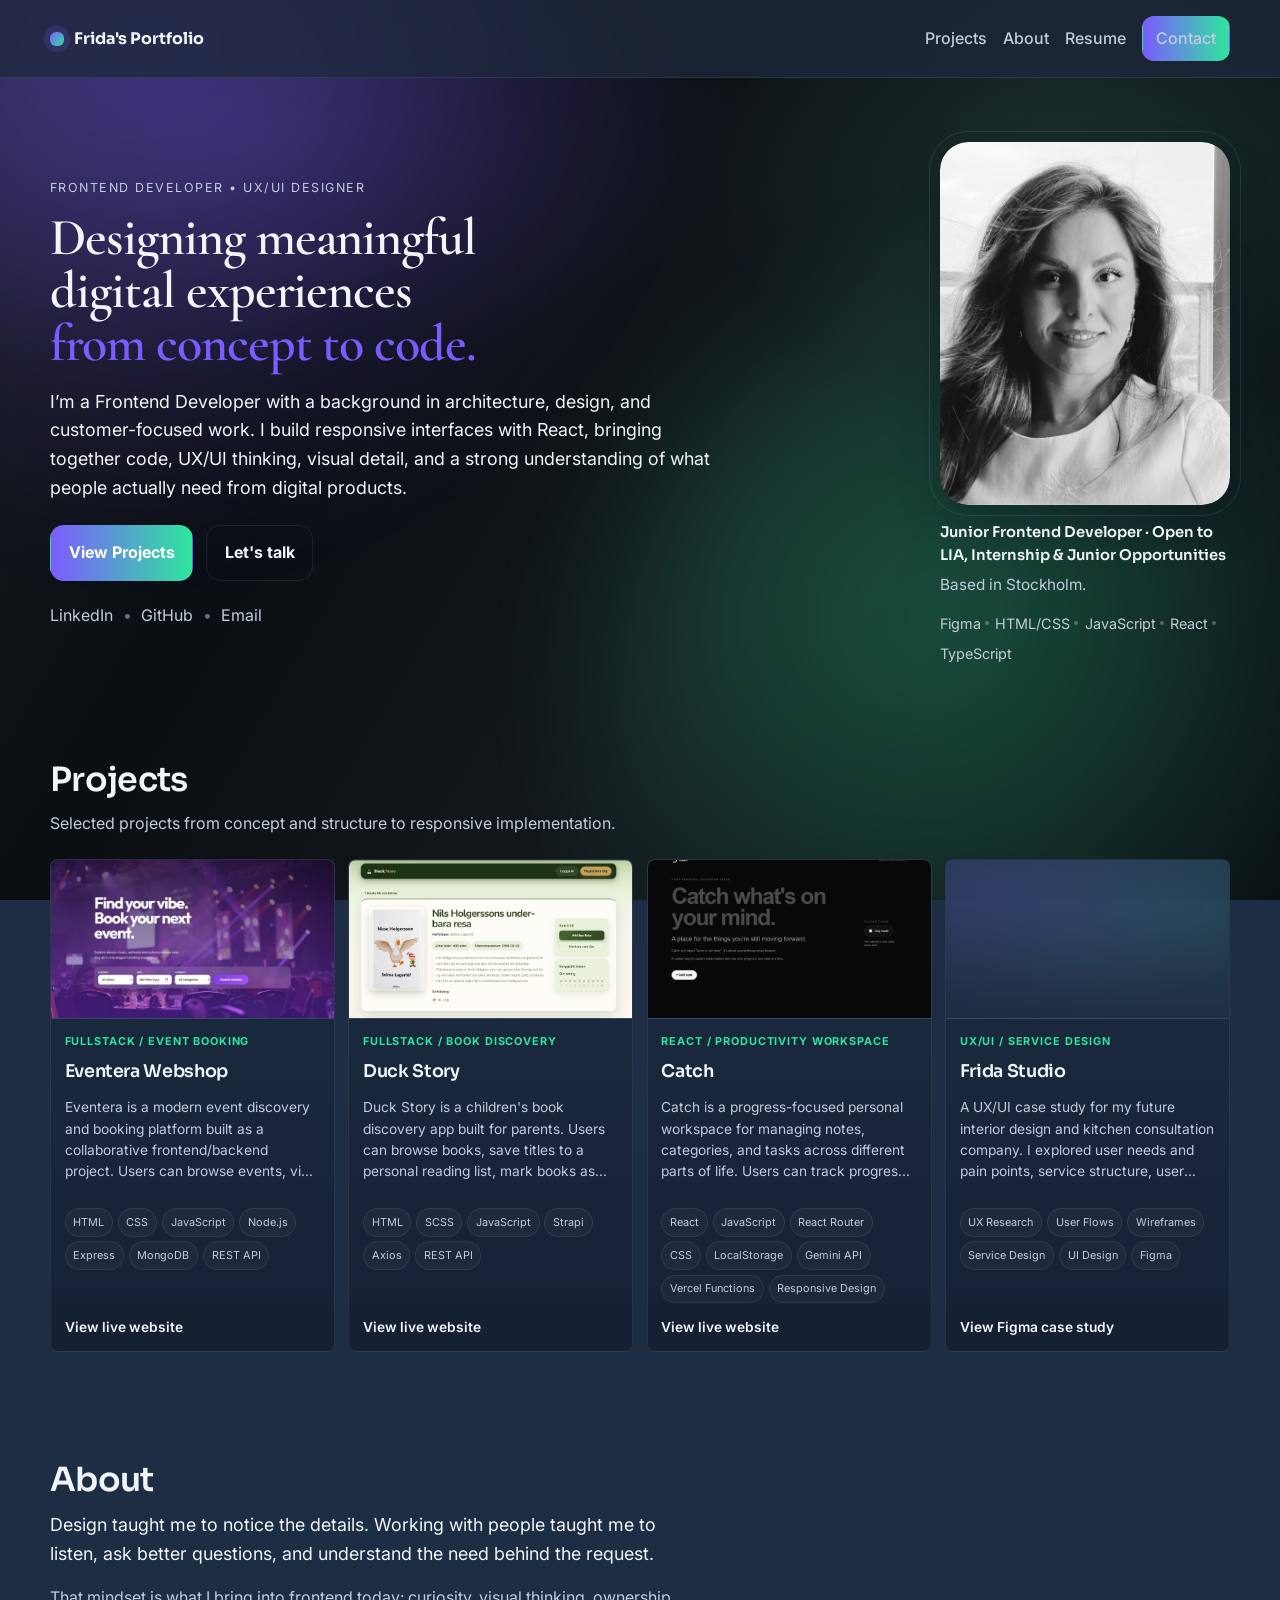
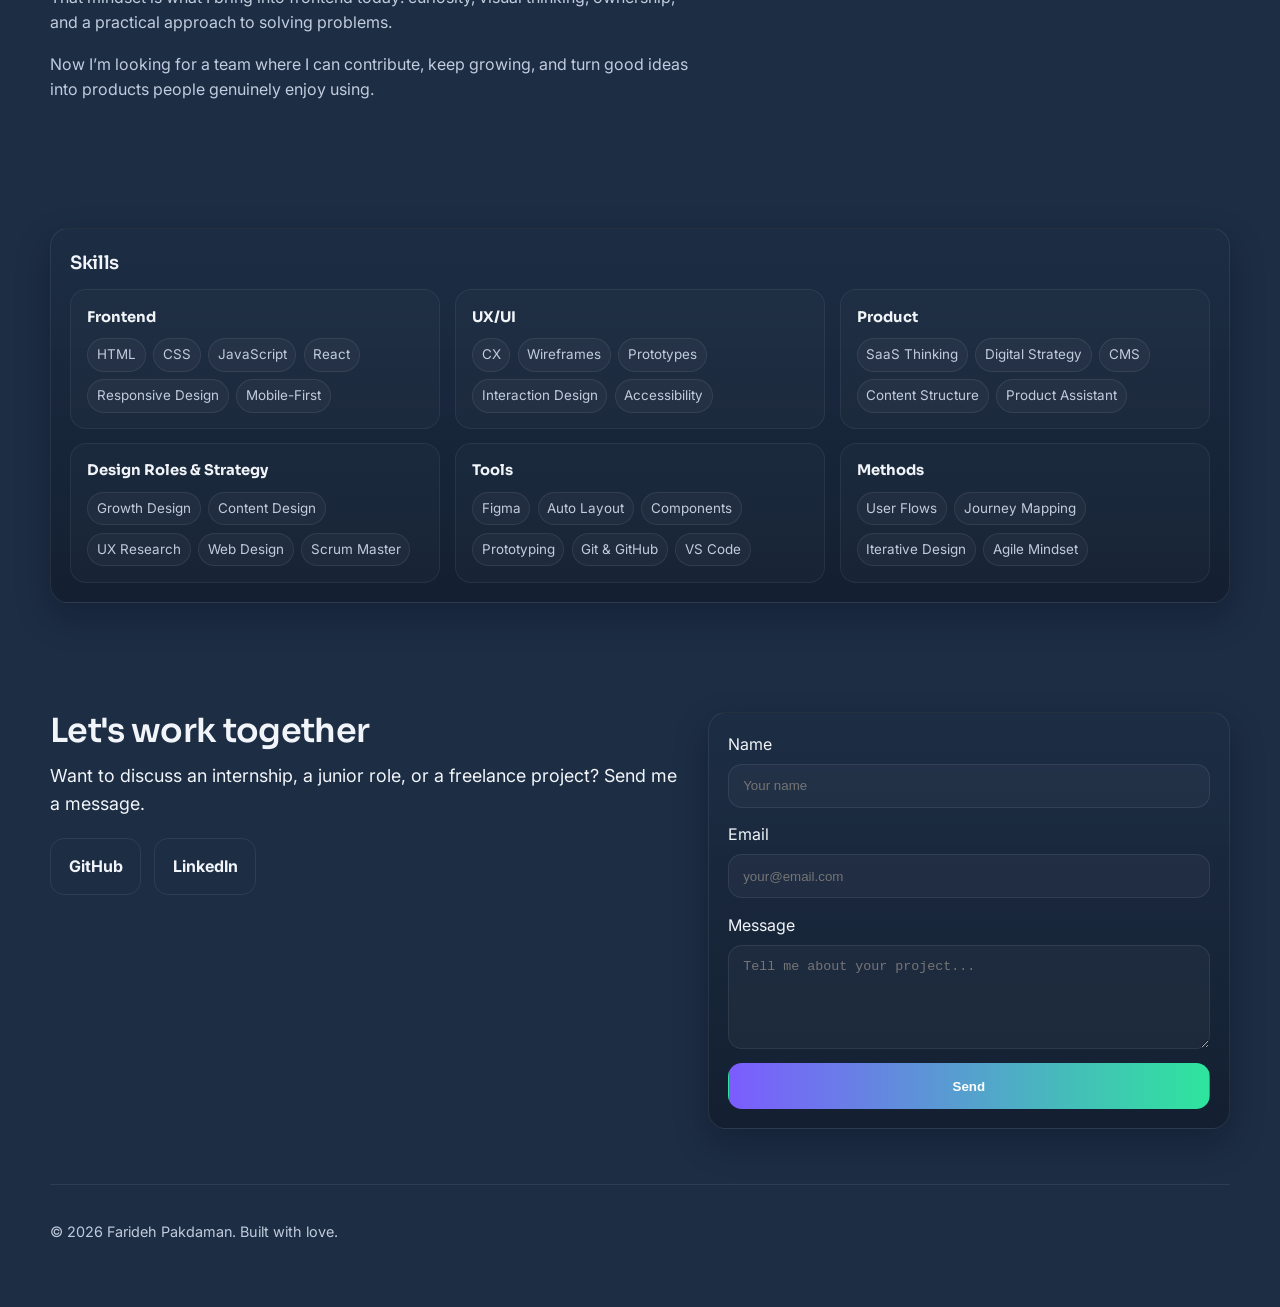
==== commit ab6c274b: "Improve portfolio project responsiveness" ====
--- a/index.html
+++ b/index.html
@@ -58,7 +58,7 @@
             I’m a Frontend Developer with a background in architecture, design,
             and customer-focused work. I build responsive interfaces with React,
             bringing together code, UX/UI thinking, visual detail, and a strong
-            understanding of what people actually need from digital products..
+            understanding of what people actually need from digital products.
           </p>
 
           <div class="hero__cta">
@@ -199,7 +199,7 @@
               </div>
               <a
                 class="project__link"
-                href="https://https://duck-story.netlify.app/landing/"
+                href="https://duck-story.netlify.app/landing/"
                 target="_blank"
                 rel="noopener"
                 >View live website</a
@@ -305,14 +305,18 @@
           <div>
             <h2>About</h2>
             <p class="lead">
-            Design taught me to notice the details. Working with people taught me to listen, ask better questions, and understand the need behind the request.
-
-That mindset is what I bring into frontend today: curiosity, visual thinking, ownership, and a practical approach to solving problems.
-
-
+              Design taught me to notice the details. Working with people
+              taught me to listen, ask better questions, and understand the
+              need behind the request.
+            </p>
             <p class="muted">
-              Now I’m looking for a team where I can contribute, keep growing, and turn good ideas into products people genuinely enjoy using.
+              That mindset is what I bring into frontend today: curiosity,
+              visual thinking, ownership, and a practical approach to solving
+              problems.
             </p>
+            <p class="muted">
+              Now I’m looking for a team where I can contribute, keep growing,
+              and turn good ideas into products people genuinely enjoy using.
             </p>
           </div>
         </div>
--- a/styles.css
+++ b/styles.css
@@ -414,7 +414,8 @@
   gap: 1rem;
 }
 .grid--projects {
-  grid-template-columns: repeat(2, minmax(0, 1fr));
+  grid-template-columns: repeat(4, minmax(0, 1fr));
+  gap: 0.85rem;
 }
 .project {
   border: 1px solid rgba(255, 255, 255, 0.08);
@@ -434,7 +435,7 @@
   transform: translateY(-2px);
 }
 .project__thumb {
-  aspect-ratio: 16 / 8.2;
+  aspect-ratio: 16 / 9;
   min-height: 0;
   display: flex;
   align-items: center;
@@ -487,13 +488,24 @@
   font-weight: 700;
 }
 .project__body {
-  padding: 1rem;
+  padding: 0.85rem;
   display: flex;
   flex-direction: column;
+}
+.project__body h3 {
+  font-size: 1.1rem;
+}
+.project__body > .muted {
+  display: -webkit-box;
+  overflow: hidden;
+  font-size: 0.86rem;
+  line-height: 1.55;
+  -webkit-box-orient: vertical;
+  -webkit-line-clamp: 4;
 }
 .project__eyebrow {
   color: var(--accent-2);
-  font-size: 0.78rem;
+  font-size: 0.68rem;
   font-weight: 700;
   letter-spacing: 0.08em;
   margin-bottom: 0.45rem;
@@ -502,11 +514,16 @@
 .project__tags {
   display: flex;
   flex-wrap: wrap;
-  gap: 0.42rem;
-  margin: 0.65rem 0;
+  gap: 0.3rem;
+  margin: 0.6rem 0 0.8rem;
+}
+.project__tags .chip {
+  padding: 0.28rem 0.48rem;
+  font-size: 0.68rem;
 }
 .project__link {
   color: var(--text);
+  font-size: 0.86rem;
   font-weight: 600;
   margin-top: auto;
 }
@@ -641,6 +658,12 @@
 }
 
 /* Responsive */
+@media (max-width: 1180px) {
+  .grid--projects {
+    grid-template-columns: repeat(2, minmax(0, 1fr));
+  }
+}
+
 @media (max-width: 980px) {
   .hero {
     grid-template-columns: 1fr;
@@ -659,11 +682,14 @@
   .grid {
     grid-template-columns: 1fr;
   }
+  .grid--projects {
+    grid-template-columns: repeat(2, minmax(0, 1fr));
+  }
   .project {
     grid-template-columns: 1fr;
   }
   .project__thumb {
-    min-height: 180px;
+    min-height: 0;
     border-right: 0;
     border-bottom: 1px solid rgba(255, 255, 255, 0.07);
   }
@@ -701,6 +727,12 @@
 }
 
 @media (max-width: 640px) {
+  .grid--projects {
+    grid-template-columns: 1fr;
+  }
+  .project__body > .muted {
+    -webkit-line-clamp: 5;
+  }
   .skills-groups {
     grid-template-columns: 1fr;
   }
